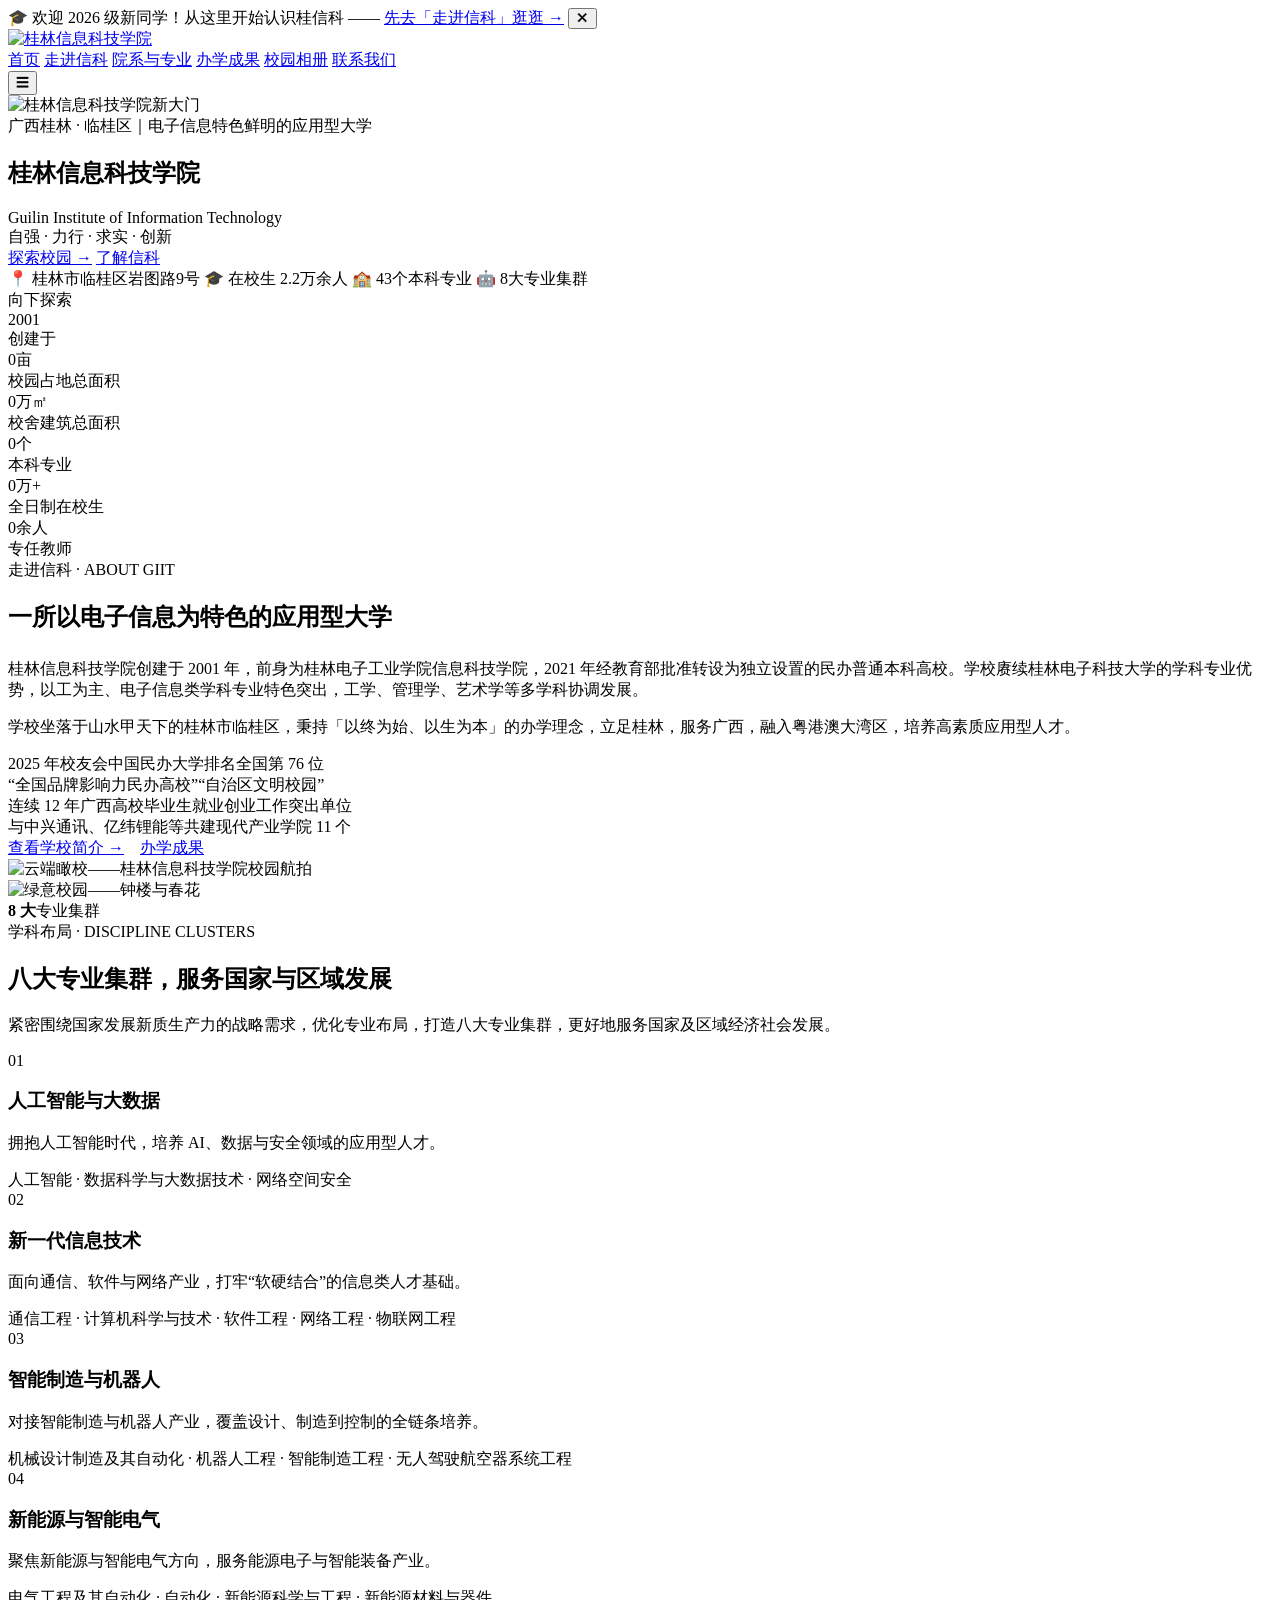
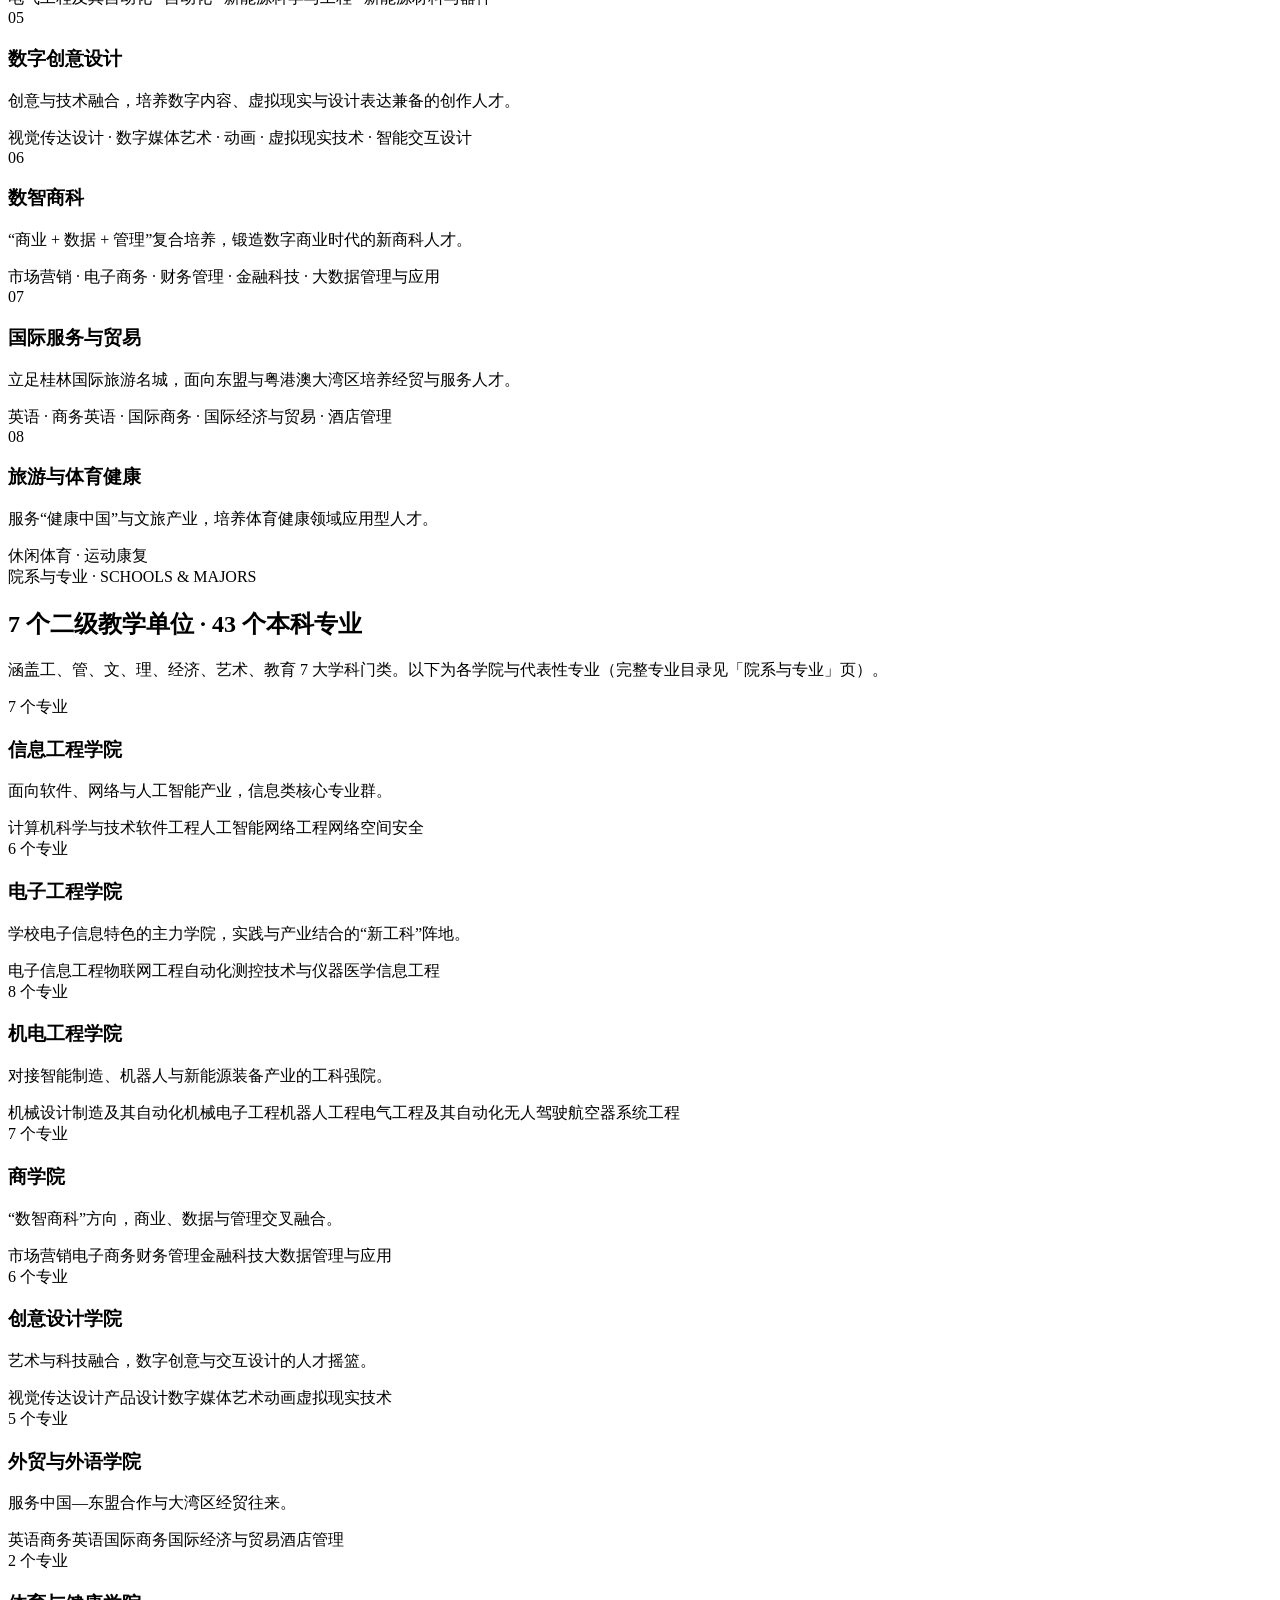
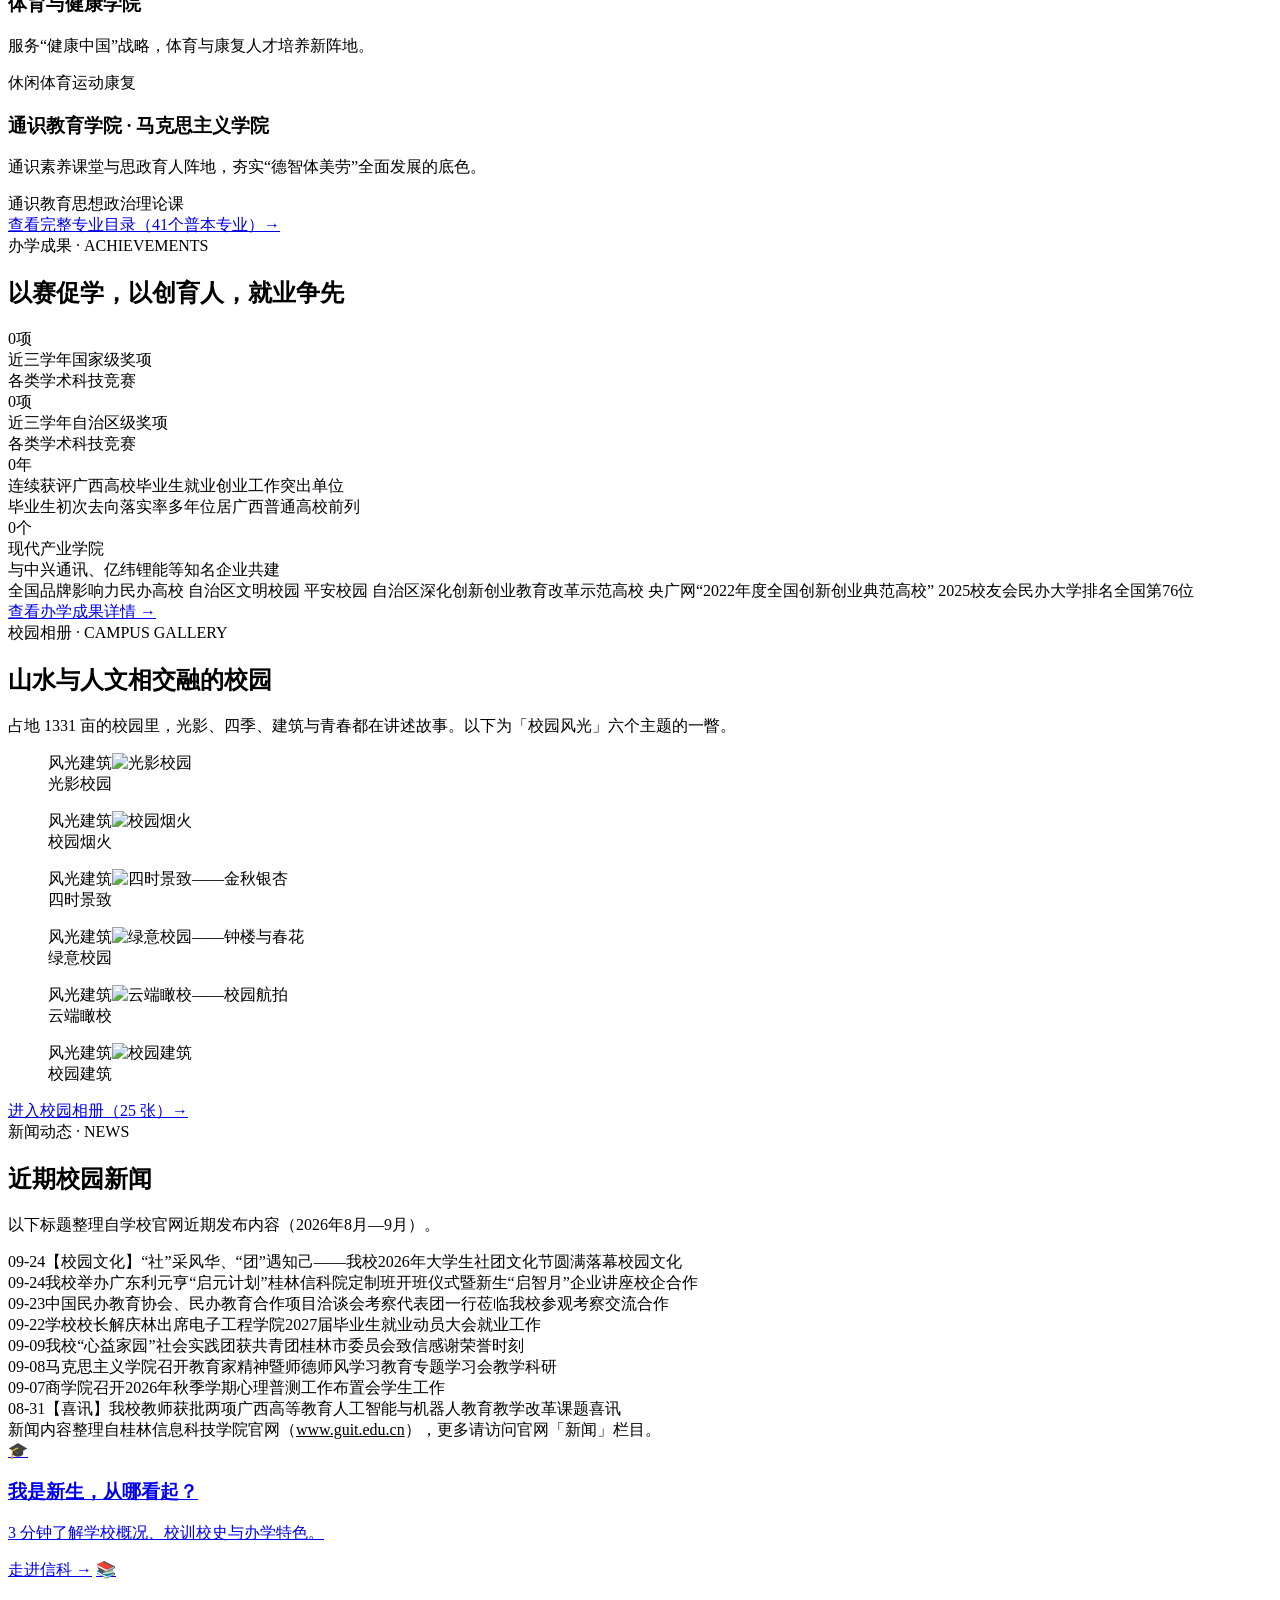
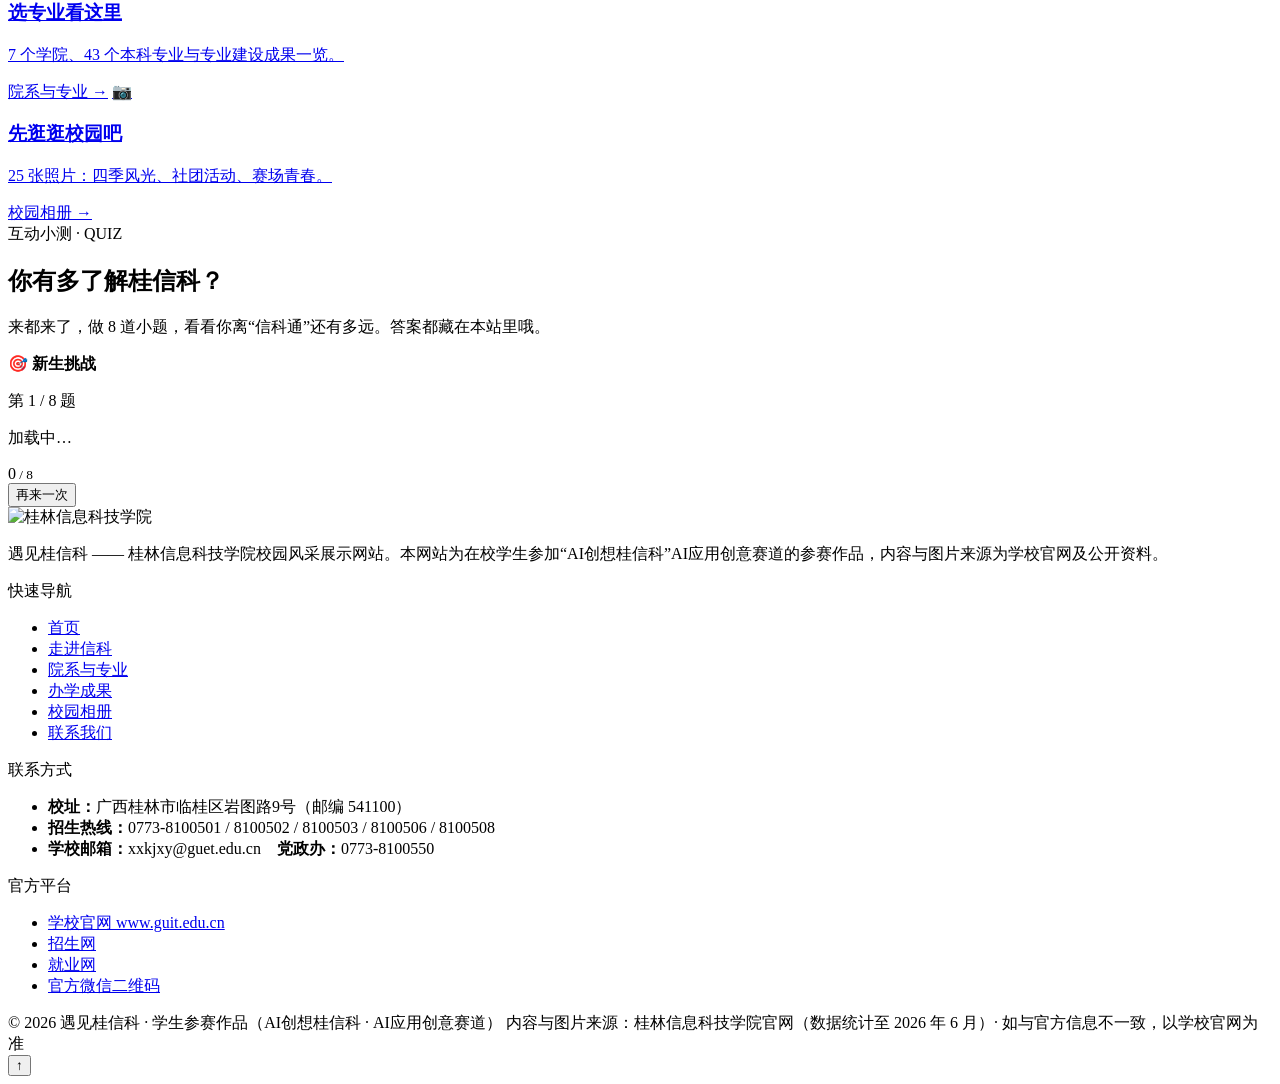
==== index.html @ e8f22104 "Add files via upload" ====
<!DOCTYPE html>
<html lang="zh-CN">
<head>
<meta charset="UTF-8">
<meta name="viewport" content="width=device-width, initial-scale=1.0">
<title>遇见桂信科 | 桂林信息科技学院校园风采展示网站</title>
<meta name="description" content="遇见桂信科——桂林信息科技学院（GIIT）校园风采展示网站：学校简介、院系专业、办学成果、校园相册与联系方式。校训：自强 力行 求实 创新。">
<link rel="icon" href="assets/img/favicon.png">
<link rel="stylesheet" href="assets/css/style.css">
</head>
<body>

<!-- 顶部公告 -->
<div class="topbar" id="topbar">
  <div class="container">
    <span>🎓 欢迎 2026 级新同学！从这里开始认识桂信科 —— <a href="about.html">先去「走进信科」逛逛 →</a></span>
    <button class="tb-close" title="关闭" aria-label="关闭">✕</button>
  </div>
</div>

<!-- 页头导航 -->
<header class="site-header">
  <div class="container nav">
    <a class="brand" href="index.html"><img src="assets/img/logo-red.png" alt="桂林信息科技学院"></a>
    <nav class="nav-menu">
      <a href="index.html" class="active">首页</a>
      <a href="about.html">走进信科</a>
      <a href="majors.html">院系与专业</a>
      <a href="honors.html">办学成果</a>
      <a href="campus.html">校园相册</a>
      <a href="contact.html">联系我们</a>
    </nav>
    <button class="nav-burger" aria-label="菜单">☰</button>
  </div>
</header>

<!-- 主视觉 -->
<section class="hero">
  <img class="hero-bg" src="assets/img/hero-gate-1440.jpg"
       srcset="assets/img/hero-gate-1440.jpg 1440w, assets/img/hero-gate-2560.jpg 2560w"
       sizes="100vw" alt="桂林信息科技学院新大门">
  <div class="container">
    <span class="hero-kicker"><span class="dot"></span>广西桂林 · 临桂区｜电子信息特色鲜明的应用型大学</span>
    <h1>桂林信息科技学院</h1>
    <div class="hero-en">Guilin Institute of Information Technology</div>
    <div class="hero-motto">自强 · 力行 · 求实 · 创新</div>
    <div class="hero-actions">
      <a class="btn btn-red" href="campus.html">探索校园 →</a>
      <a class="btn btn-ghost" href="about.html">了解信科</a>
    </div>
    <div class="hero-chips">
      <span class="chip">📍 桂林市临桂区岩图路9号</span>
      <span class="chip">🎓 在校生 2.2万余人</span>
      <span class="chip">🏫 43个本科专业</span>
      <span class="chip">🤖 8大专业集群</span>
    </div>
  </div>
  <div class="hero-scroll">向下探索</div>
</section>

<!-- 数据速览 -->
<section class="stats">
  <div class="container">
    <div class="stats-grid">
      <div class="stat reveal"><div class="num"><span class="counter" data-count="2001">2001</span></div><div class="lbl">创建于</div></div>
      <div class="stat reveal" data-delay="80"><div class="num"><span class="counter" data-count="1331">0</span><span class="unit">亩</span></div><div class="lbl">校园占地总面积</div></div>
      <div class="stat reveal" data-delay="160"><div class="num"><span class="counter" data-count="58.72" data-dec="2">0</span><span class="unit">万㎡</span></div><div class="lbl">校舍建筑总面积</div></div>
      <div class="stat reveal" data-delay="240"><div class="num"><span class="counter" data-count="43">0</span><span class="unit">个</span></div><div class="lbl">本科专业</div></div>
      <div class="stat reveal" data-delay="320"><div class="num"><span class="counter" data-count="2.2" data-dec="1">0</span><span class="unit">万+</span></div><div class="lbl">全日制在校生</div></div>
      <div class="stat reveal" data-delay="400"><div class="num"><span class="counter" data-count="1330">0</span><span class="unit">余人</span></div><div class="lbl">专任教师</div></div>
    </div>
  </div>
</section>

<!-- 走进信科（预览） -->
<section class="section">
  <div class="container about-split">
    <div class="about-text">
      <div class="sec-head" style="margin-bottom:26px">
        <span class="eyebrow">走进信科 · ABOUT GIIT</span>
        <h2 class="sec-title">一所以电子信息为特色的应用型大学</h2>
      </div>
      <p>桂林信息科技学院创建于 2001 年，前身为桂林电子工业学院信息科技学院，2021 年经教育部批准转设为独立设置的民办普通本科高校。学校赓续桂林电子科技大学的学科专业优势，<span class="hl">以工为主、电子信息类学科专业特色突出</span>，工学、管理学、艺术学等多学科协调发展。</p>
      <p>学校坐落于山水甲天下的桂林市临桂区，秉持「<span class="hl">以终为始、以生为本</span>」的办学理念，立足桂林，服务广西，融入粤港澳大湾区，培养高素质应用型人才。</p>
      <div class="about-points">
        <div class="pt">2025 年校友会中国民办大学排名全国第 76 位</div>
        <div class="pt">“全国品牌影响力民办高校”“自治区文明校园”</div>
        <div class="pt">连续 12 年广西高校毕业生就业创业工作突出单位</div>
        <div class="pt">与中兴通讯、亿纬锂能等共建现代产业学院 11 个</div>
      </div>
      <a class="btn btn-red" href="about.html">查看学校简介 →</a>
      <a class="btn btn-line" href="honors.html" style="margin-left:12px">办学成果</a>
    </div>
    <div class="about-imgs reveal">
      <div class="im-main"><img src="assets/img/gallery/fg-5.jpg" alt="云端瞰校——桂林信息科技学院校园航拍" loading="lazy"></div>
      <div class="im-sub"><img src="assets/img/gallery/fg-4.jpg" alt="绿意校园——钟楼与春花" loading="lazy"></div>
      <div class="badge"><b>8 大</b><span>专业集群</span></div>
    </div>
  </div>
</section>

<!-- 八大专业集群 -->
<section class="section white">
  <div class="container">
    <div class="sec-head center">
      <span class="eyebrow">学科布局 · DISCIPLINE CLUSTERS</span>
      <h2 class="sec-title">八大专业集群，服务国家与区域发展</h2>
      <p class="sec-sub">紧密围绕国家发展新质生产力的战略需求，优化专业布局，打造八大专业集群，更好地服务国家及区域经济社会发展。</p>
    </div>
    <div class="grid-2x4">
      <div class="card reveal"><div class="no">01</div><h3>人工智能与大数据</h3><p>拥抱人工智能时代，培养 AI、数据与安全领域的应用型人才。</p><div class="tagline">人工智能 · 数据科学与大数据技术 · 网络空间安全</div></div>
      <div class="card reveal" data-delay="60"><div class="no">02</div><h3>新一代信息技术</h3><p>面向通信、软件与网络产业，打牢“软硬结合”的信息类人才基础。</p><div class="tagline">通信工程 · 计算机科学与技术 · 软件工程 · 网络工程 · 物联网工程</div></div>
      <div class="card reveal" data-delay="120"><div class="no">03</div><h3>智能制造与机器人</h3><p>对接智能制造与机器人产业，覆盖设计、制造到控制的全链条培养。</p><div class="tagline">机械设计制造及其自动化 · 机器人工程 · 智能制造工程 · 无人驾驶航空器系统工程</div></div>
      <div class="card reveal" data-delay="180"><div class="no">04</div><h3>新能源与智能电气</h3><p>聚焦新能源与智能电气方向，服务能源电子与智能装备产业。</p><div class="tagline">电气工程及其自动化 · 自动化 · 新能源科学与工程 · 新能源材料与器件</div></div>
      <div class="card reveal"><div class="no">05</div><h3>数字创意设计</h3><p>创意与技术融合，培养数字内容、虚拟现实与设计表达兼备的创作人才。</p><div class="tagline">视觉传达设计 · 数字媒体艺术 · 动画 · 虚拟现实技术 · 智能交互设计</div></div>
      <div class="card reveal" data-delay="60"><div class="no">06</div><h3>数智商科</h3><p>“商业 + 数据 + 管理”复合培养，锻造数字商业时代的新商科人才。</p><div class="tagline">市场营销 · 电子商务 · 财务管理 · 金融科技 · 大数据管理与应用</div></div>
      <div class="card reveal" data-delay="120"><div class="no">07</div><h3>国际服务与贸易</h3><p>立足桂林国际旅游名城，面向东盟与粤港澳大湾区培养经贸与服务人才。</p><div class="tagline">英语 · 商务英语 · 国际商务 · 国际经济与贸易 · 酒店管理</div></div>
      <div class="card reveal" data-delay="180"><div class="no">08</div><h3>旅游与体育健康</h3><p>服务“健康中国”与文旅产业，培养体育健康领域应用型人才。</p><div class="tagline">休闲体育 · 运动康复</div></div>
    </div>
  </div>
</section>

<!-- 院系与专业（预览） -->
<section class="section">
  <div class="container">
    <div class="sec-head">
      <span class="eyebrow">院系与专业 · SCHOOLS &amp; MAJORS</span>
      <h2 class="sec-title">7 个二级教学单位 · 43 个本科专业</h2>
      <p class="sec-sub">涵盖工、管、文、理、经济、艺术、教育 7 大学科门类。以下为各学院与代表性专业（完整专业目录见「院系与专业」页）。</p>
    </div>
    <div class="grid-2x4">
      <div class="card college-card reveal"><span class="count">7 个专业</span><h3>信息工程学院</h3><p>面向软件、网络与人工智能产业，信息类核心专业群。</p><div class="majors"><span class="hot">计算机科学与技术</span><span>软件工程</span><span>人工智能</span><span>网络工程</span><span>网络空间安全</span></div></div>
      <div class="card college-card reveal" data-delay="60"><span class="count">6 个专业</span><h3>电子工程学院</h3><p>学校电子信息特色的主力学院，实践与产业结合的“新工科”阵地。</p><div class="majors"><span class="hot">电子信息工程</span><span>物联网工程</span><span>自动化</span><span>测控技术与仪器</span><span>医学信息工程</span></div></div>
      <div class="card college-card reveal" data-delay="120"><span class="count">8 个专业</span><h3>机电工程学院</h3><p>对接智能制造、机器人与新能源装备产业的工科强院。</p><div class="majors"><span class="hot">机械设计制造及其自动化</span><span>机械电子工程</span><span>机器人工程</span><span>电气工程及其自动化</span><span>无人驾驶航空器系统工程</span></div></div>
      <div class="card college-card reveal" data-delay="180"><span class="count">7 个专业</span><h3>商学院</h3><p>“数智商科”方向，商业、数据与管理交叉融合。</p><div class="majors"><span class="hot">市场营销</span><span>电子商务</span><span>财务管理</span><span>金融科技</span><span>大数据管理与应用</span></div></div>
      <div class="card college-card reveal"><span class="count">6 个专业</span><h3>创意设计学院</h3><p>艺术与科技融合，数字创意与交互设计的人才摇篮。</p><div class="majors"><span>视觉传达设计</span><span>产品设计</span><span>数字媒体艺术</span><span>动画</span><span>虚拟现实技术</span></div></div>
      <div class="card college-card reveal" data-delay="60"><span class="count">5 个专业</span><h3>外贸与外语学院</h3><p>服务中国—东盟合作与大湾区经贸往来。</p><div class="majors"><span>英语</span><span>商务英语</span><span>国际商务</span><span>国际经济与贸易</span><span>酒店管理</span></div></div>
      <div class="card college-card reveal" data-delay="120"><span class="count">2 个专业</span><h3>体育与健康学院</h3><p>服务“健康中国”战略，体育与康复人才培养新阵地。</p><div class="majors"><span>休闲体育</span><span>运动康复</span></div></div>
      <div class="card college-card reveal" data-delay="180"><h3>通识教育学院 · 马克思主义学院</h3><p>通识素养课堂与思政育人阵地，夯实“德智体美劳”全面发展的底色。</p><div class="majors"><span>通识教育</span><span>思想政治理论课</span></div></div>
    </div>
    <div class="sec-more">
      <a class="btn btn-red" href="majors.html">查看完整专业目录（41个普本专业）→</a>
    </div>
  </div>
</section>

<!-- 办学成果（预览） -->
<section class="section white">
  <div class="container">
    <div class="sec-head">
      <span class="eyebrow">办学成果 · ACHIEVEMENTS</span>
      <h2 class="sec-title">以赛促学，以创育人，就业争先</h2>
    </div>
    <div class="result-cards">
      <div class="result-card reveal"><div class="num"><span class="counter" data-count="428">0</span><span class="unit">项</span></div><div class="lb">近三学年国家级奖项</div><div class="ps">各类学术科技竞赛</div></div>
      <div class="result-card reveal" data-delay="80"><div class="num"><span class="counter" data-count="2010">0</span><span class="unit">项</span></div><div class="lb">近三学年自治区级奖项</div><div class="ps">各类学术科技竞赛</div></div>
      <div class="result-card reveal" data-delay="160"><div class="num"><span class="counter" data-count="12">0</span><span class="unit">年</span></div><div class="lb">连续获评广西高校毕业生就业创业工作突出单位</div><div class="ps">毕业生初次去向落实率多年位居广西普通高校前列</div></div>
      <div class="result-card reveal" data-delay="240"><div class="num"><span class="counter" data-count="11">0</span><span class="unit">个</span></div><div class="lb">现代产业学院</div><div class="ps">与中兴通讯、亿纬锂能等知名企业共建</div></div>
    </div>
    <div class="honor-chips reveal">
      <span>全国品牌影响力民办高校</span>
      <span>自治区文明校园</span>
      <span>平安校园</span>
      <span>自治区深化创新创业教育改革示范高校</span>
      <span>央广网“2022年度全国创新创业典范高校”</span>
      <span>2025校友会民办大学排名全国第76位</span>
    </div>
    <div class="sec-more"><a class="btn btn-line" href="honors.html">查看办学成果详情 →</a></div>
  </div>
</section>

<!-- 校园相册（预览） -->
<section class="section">
  <div class="container">
    <div class="sec-head">
      <span class="eyebrow">校园相册 · CAMPUS GALLERY</span>
      <h2 class="sec-title">山水与人文相交融的校园</h2>
      <p class="sec-sub">占地 1331 亩的校园里，光影、四季、建筑与青春都在讲述故事。以下为「校园风光」六个主题的一瞥。</p>
    </div>
    <div class="g-grid">
      <figure class="g-item reveal"><span class="g-cat">风光建筑</span><img src="assets/img/gallery/fg-1.jpg" alt="光影校园" loading="lazy"><figcaption class="g-cap">光影校园</figcaption></figure>
      <figure class="g-item reveal" data-delay="60"><span class="g-cat">风光建筑</span><img src="assets/img/gallery/fg-2.jpg" alt="校园烟火" loading="lazy"><figcaption class="g-cap">校园烟火</figcaption></figure>
      <figure class="g-item reveal" data-delay="120"><span class="g-cat">风光建筑</span><img src="assets/img/gallery/fg-3.jpg" alt="四时景致——金秋银杏" loading="lazy"><figcaption class="g-cap">四时景致</figcaption></figure>
      <figure class="g-item reveal" data-delay="180"><span class="g-cat">风光建筑</span><img src="assets/img/gallery/fg-4.jpg" alt="绿意校园——钟楼与春花" loading="lazy"><figcaption class="g-cap">绿意校园</figcaption></figure>
      <figure class="g-item reveal" data-delay="240"><span class="g-cat">风光建筑</span><img src="assets/img/gallery/fg-5.jpg" alt="云端瞰校——校园航拍" loading="lazy"><figcaption class="g-cap">云端瞰校</figcaption></figure>
      <figure class="g-item reveal" data-delay="300"><span class="g-cat">风光建筑</span><img src="assets/img/gallery/fg-6.jpg" alt="校园建筑" loading="lazy"><figcaption class="g-cap">校园建筑</figcaption></figure>
    </div>
    <div class="sec-more"><a class="btn btn-red" href="campus.html">进入校园相册（25 张）→</a></div>
  </div>
</section>

<!-- 新闻动态 -->
<section class="section white">
  <div class="container">
    <div class="sec-head">
      <span class="eyebrow">新闻动态 · NEWS</span>
      <h2 class="sec-title">近期校园新闻</h2>
      <p class="sec-sub">以下标题整理自学校官网近期发布内容（2026年8月—9月）。</p>
    </div>
    <div class="news-wrap">
      <div class="news-item reveal"><span class="n-date">09-24</span><span class="n-main"><span class="n-title">【校园文化】“社”采风华、“团”遇知己——我校2026年大学生社团文化节圆满落幕<span class="n-tag">校园文化</span></span></span></div>
      <div class="news-item reveal" data-delay="60"><span class="n-date">09-24</span><span class="n-main"><span class="n-title">我校举办广东利元亨“启元计划”桂林信科院定制班开班仪式暨新生“启智月”企业讲座<span class="n-tag">校企合作</span></span></span></div>
      <div class="news-item reveal"><span class="n-date">09-23</span><span class="n-main"><span class="n-title">中国民办教育协会、民办教育合作项目洽谈会考察代表团一行莅临我校参观考察<span class="n-tag">交流合作</span></span></span></div>
      <div class="news-item reveal" data-delay="60"><span class="n-date">09-22</span><span class="n-main"><span class="n-title">学校校长解庆林出席电子工程学院2027届毕业生就业动员大会<span class="n-tag">就业工作</span></span></span></div>
      <div class="news-item reveal"><span class="n-date">09-09</span><span class="n-main"><span class="n-title">我校“心益家园”社会实践团获共青团桂林市委员会致信感谢<span class="n-tag">荣誉时刻</span></span></span></div>
      <div class="news-item reveal" data-delay="60"><span class="n-date">09-08</span><span class="n-main"><span class="n-title">马克思主义学院召开教育家精神暨师德师风学习教育专题学习会<span class="n-tag">教学科研</span></span></span></div>
      <div class="news-item reveal"><span class="n-date">09-07</span><span class="n-main"><span class="n-title">商学院召开2026年秋季学期心理普测工作布置会<span class="n-tag">学生工作</span></span></span></div>
      <div class="news-item reveal" data-delay="60"><span class="n-date">08-31</span><span class="n-main"><span class="n-title">【喜讯】我校教师获批两项广西高等教育人工智能与机器人教育教学改革课题<span class="n-tag">喜讯</span></span></span></div>
    </div>
    <div class="news-note">新闻内容整理自桂林信息科技学院官网（<a href="https://www.guit.edu.cn/" target="_blank" rel="noopener" style="color:var(--red)">www.guit.edu.cn</a>），更多请访问官网「新闻」栏目。</div>
  </div>
</section>

<!-- 快捷入口 -->
<section class="section tight">
  <div class="container">
    <div class="quick-cards">
      <a class="quick-card reveal" href="about.html"><span class="qc-ico">🎓</span><h3>我是新生，从哪看起？</h3><p>3 分钟了解学校概况、校训校史与办学特色。</p><span class="go">走进信科 →</span></a>
      <a class="quick-card reveal" data-delay="80" href="majors.html"><span class="qc-ico">📚</span><h3>选专业看这里</h3><p>7 个学院、43 个本科专业与专业建设成果一览。</p><span class="go">院系与专业 →</span></a>
      <a class="quick-card reveal" data-delay="160" href="campus.html"><span class="qc-ico">📷</span><h3>先逛逛校园吧</h3><p>25 张照片：四季风光、社团活动、赛场青春。</p><span class="go">校园相册 →</span></a>
    </div>
  </div>
</section>

<!-- 新生小测试 -->
<section class="section">
  <div class="container">
    <div class="sec-head">
      <span class="eyebrow">互动小测 · QUIZ</span>
      <h2 class="sec-title">你有多了解桂信科？</h2>
      <p class="sec-sub">来都来了，做 8 道小题，看看你离“信科通”还有多远。答案都藏在本站里哦。</p>
    </div>
    <div class="quiz reveal" id="quiz">
      <div class="quiz-body">
        <div class="quiz-head">
          <h3 style="color:var(--ink);font-size:16px">🎯 新生挑战</h3>
          <span class="quiz-progress">第 1 / 8 题</span>
        </div>
        <p class="q-text">加载中…</p>
        <div class="q-opts"></div>
        <p class="q-feedback"></p>
        <div class="quiz-bar"><i></i></div>
      </div>
      <div class="quiz-result">
        <div class="score">0<small> / 8</small></div>
        <div class="msg"></div>
        <div class="sub"></div>
        <button type="button" class="btn btn-red quiz-again">再来一次</button>
      </div>
    </div>
  </div>
</section>

<!-- 页脚 -->
<footer class="footer">
  <div class="container">
    <div class="f-grid">
      <div class="f-brand">
        <img src="assets/img/logo-white.png" alt="桂林信息科技学院">
        <p>遇见桂信科 —— 桂林信息科技学院校园风采展示网站。本网站为在校学生参加“AI创想桂信科”AI应用创意赛道的参赛作品，内容与图片来源为学校官网及公开资料。</p>
      </div>
      <div>
        <div class="f-title">快速导航</div>
        <ul class="f-links">
          <li><a href="index.html">首页</a></li>
          <li><a href="about.html">走进信科</a></li>
          <li><a href="majors.html">院系与专业</a></li>
          <li><a href="honors.html">办学成果</a></li>
          <li><a href="campus.html">校园相册</a></li>
          <li><a href="contact.html">联系我们</a></li>
        </ul>
      </div>
      <div>
        <div class="f-title">联系方式</div>
        <ul class="f-contact">
          <li><b>校址：</b>广西桂林市临桂区岩图路9号（邮编 541100）</li>
          <li><b>招生热线：</b>0773-8100501 / 8100502 / 8100503 / 8100506 / 8100508</li>
          <li><b>学校邮箱：</b>xxkjxy@guet.edu.cn　<b>党政办：</b>0773-8100550</li>
        </ul>
      </div>
      <div>
        <div class="f-title">官方平台</div>
        <ul class="f-links">
          <li><a href="https://www.guit.edu.cn/" target="_blank" rel="noopener">学校官网 www.guit.edu.cn</a></li>
          <li><a href="https://www.guit.edu.cn/zs/" target="_blank" rel="noopener">招生网</a></li>
          <li><a href="https://www.guit.edu.cn/xjy/" target="_blank" rel="noopener">就业网</a></li>
          <li><a href="contact.html">官方微信二维码</a></li>
        </ul>
      </div>
    </div>
    <div class="f-bottom">
      <span>© <span class="js-year">2026</span> 遇见桂信科 · 学生参赛作品（AI创想桂信科 · AI应用创意赛道）</span>
      <span>内容与图片来源：桂林信息科技学院官网（数据统计至 2026 年 6 月）· 如与官方信息不一致，以学校官网为准</span>
    </div>
  </div>
</footer>

<button class="backtop" aria-label="返回顶部">↑</button>
<script src="assets/js/main.js"></script>
</body>
</html>
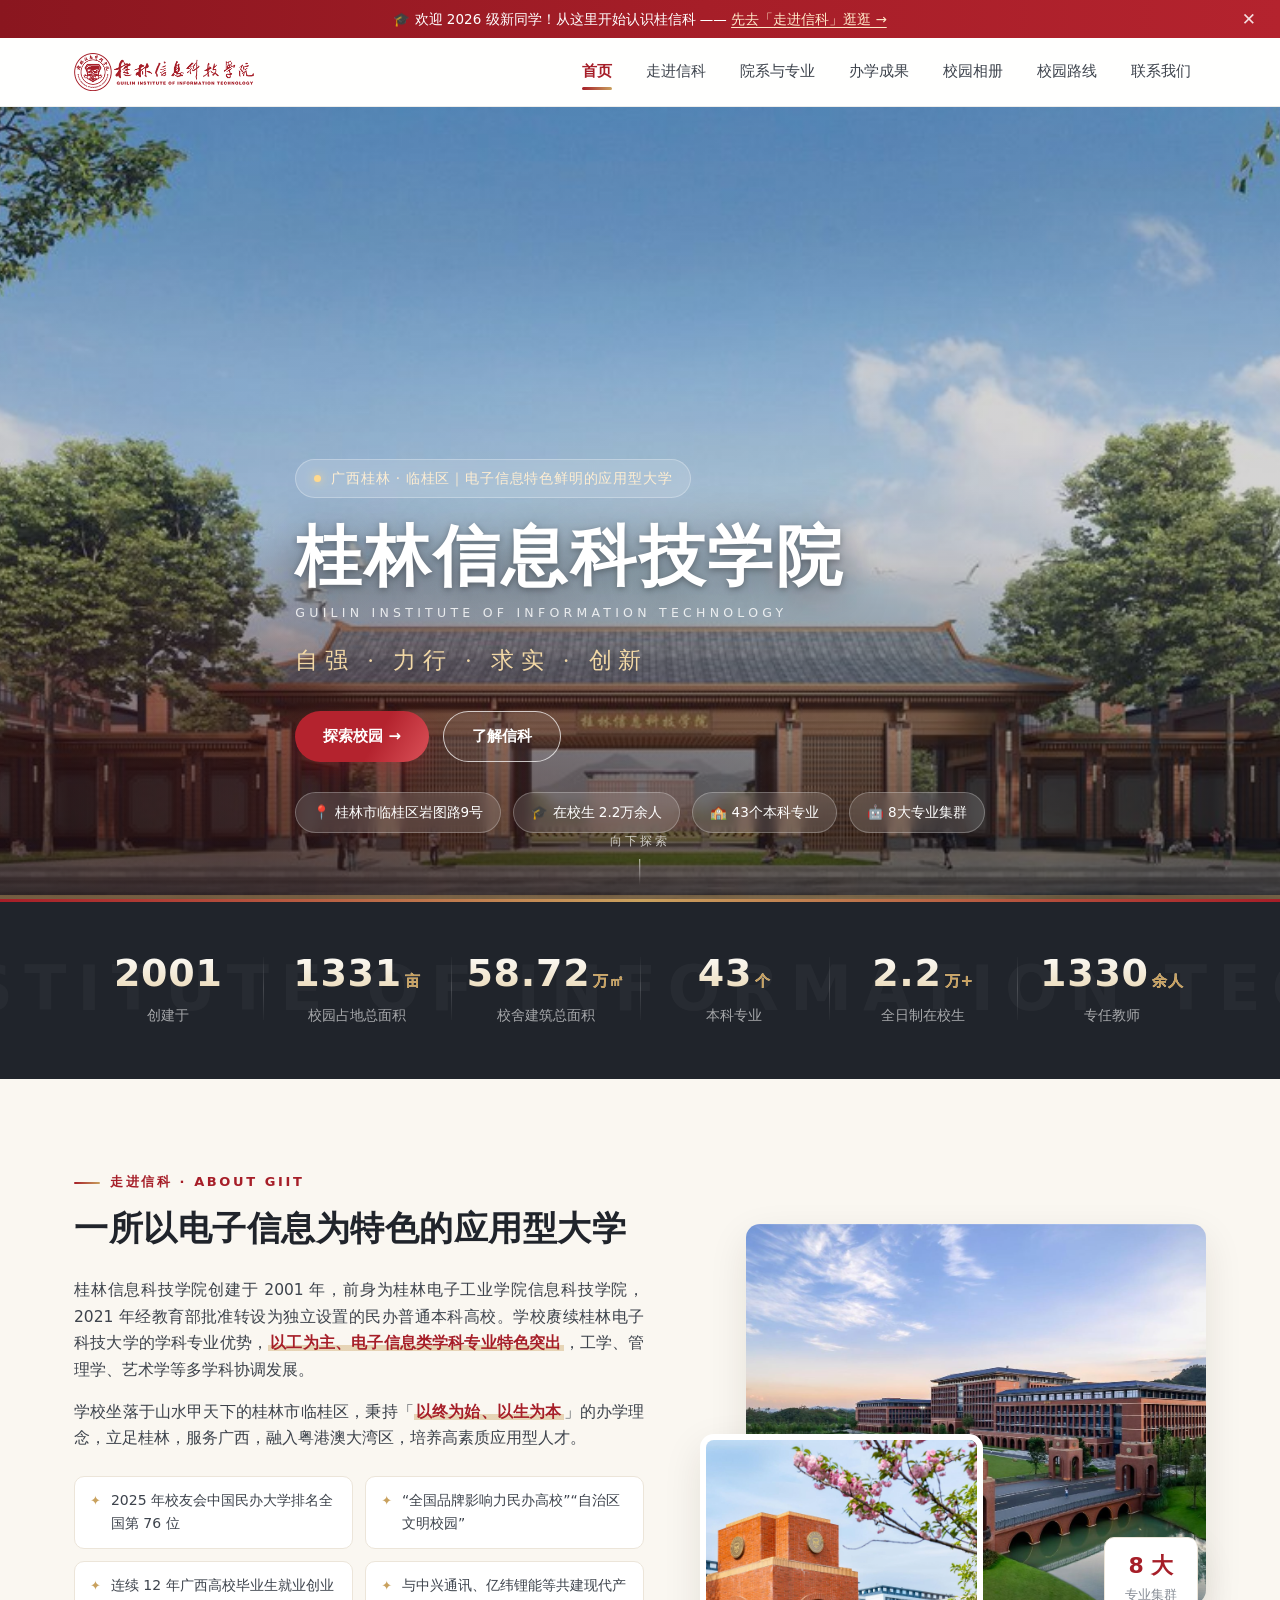
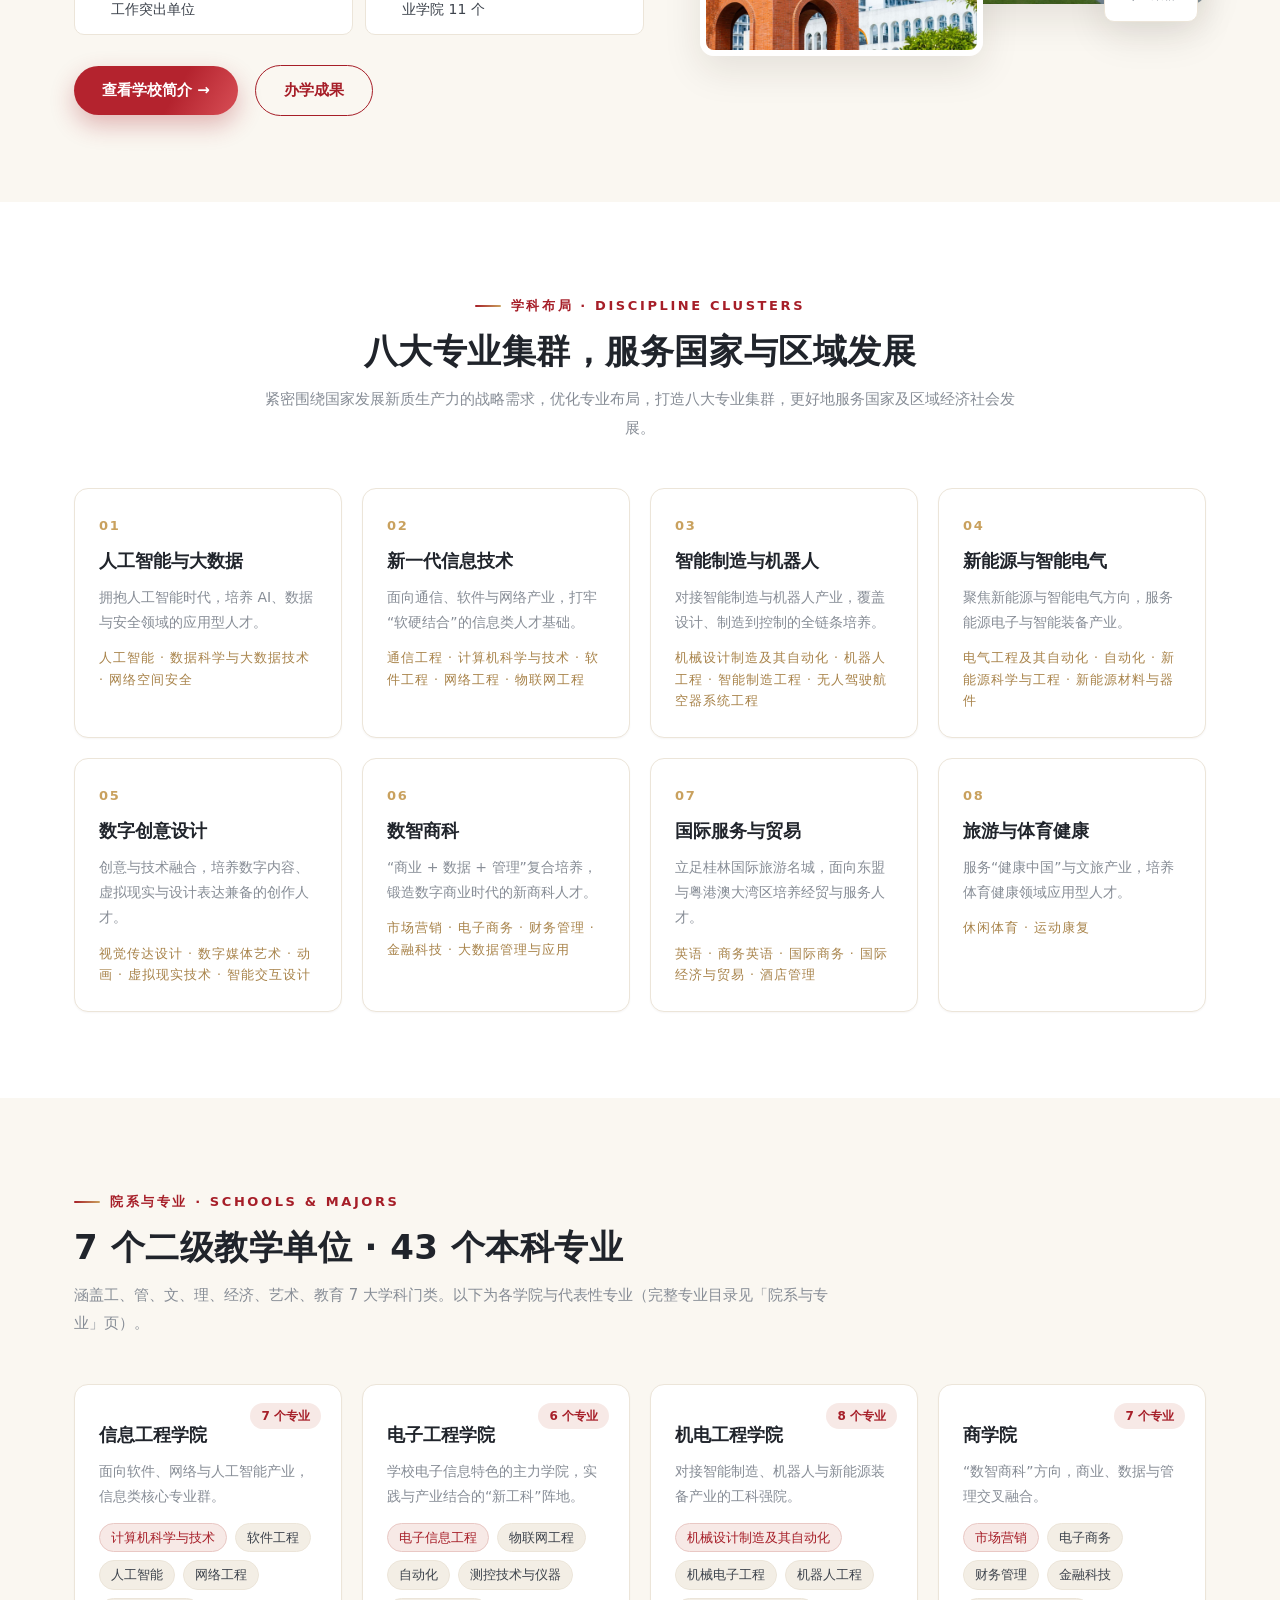
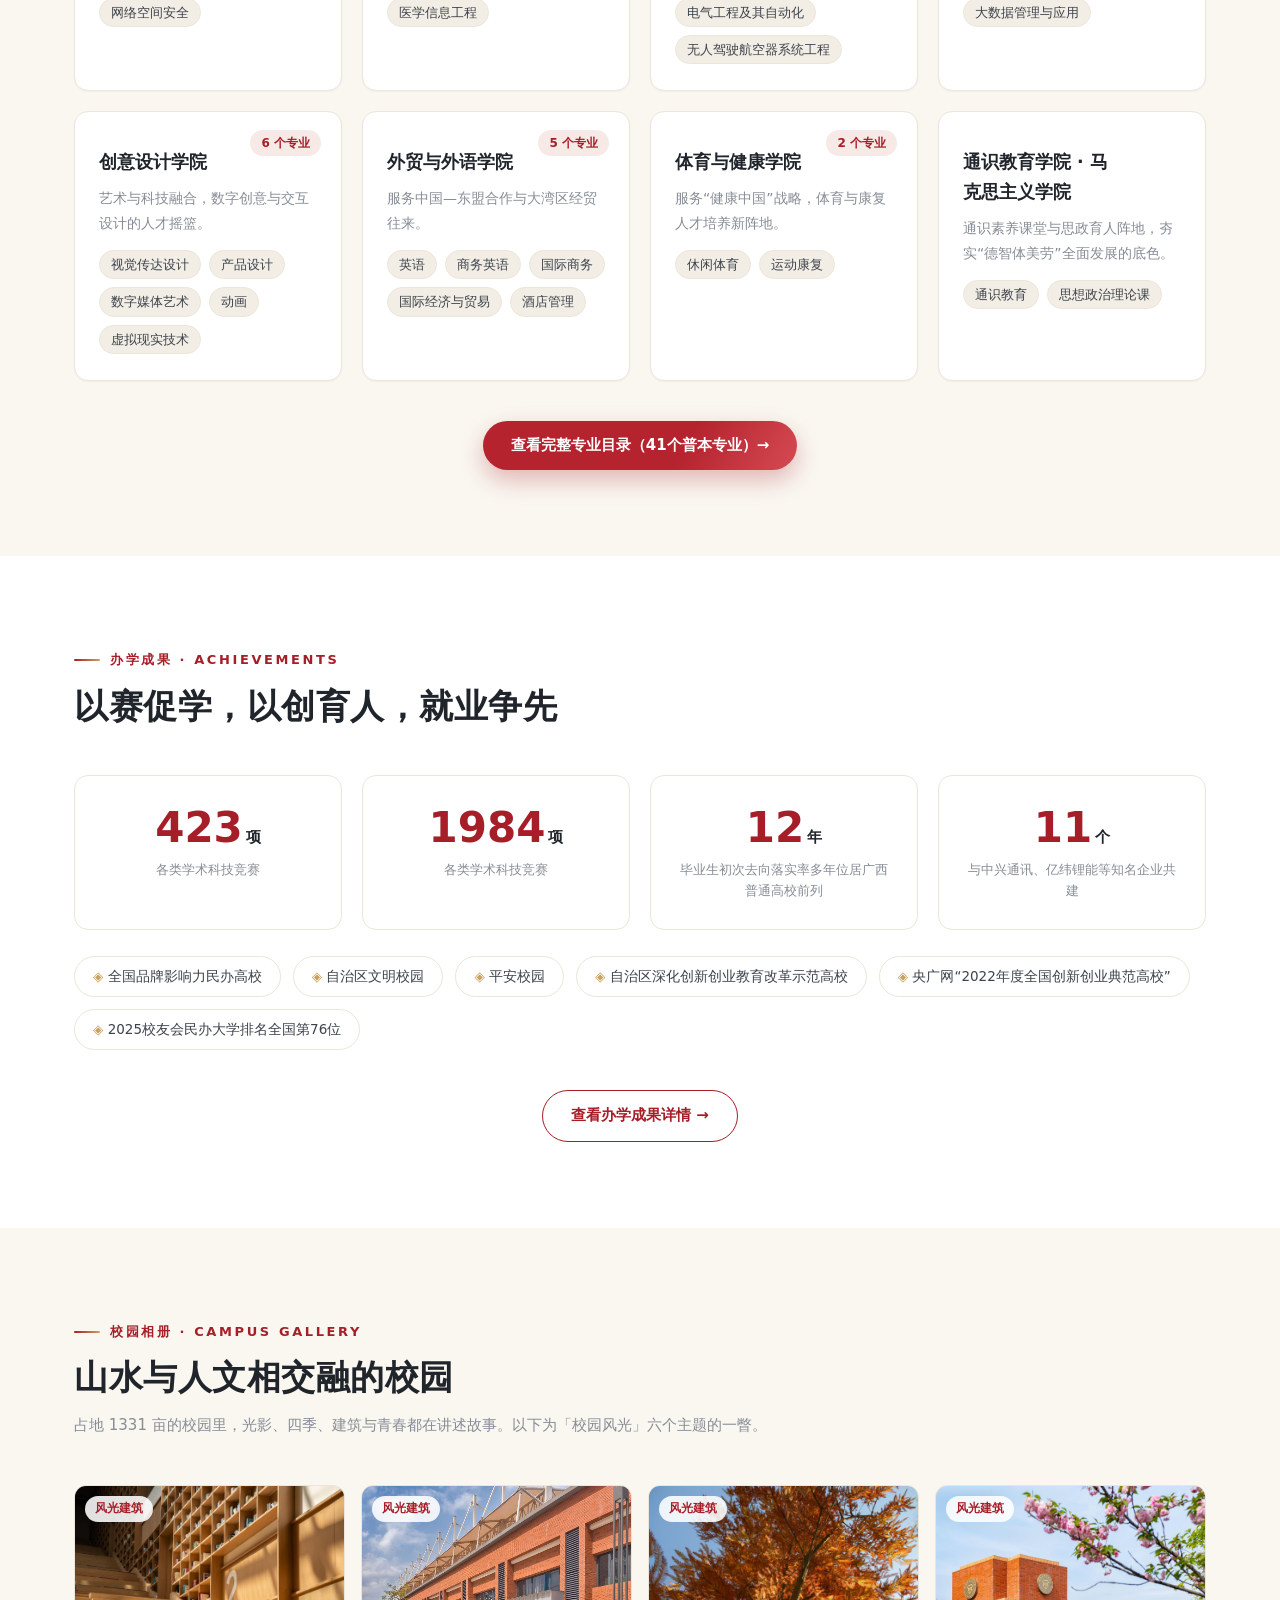
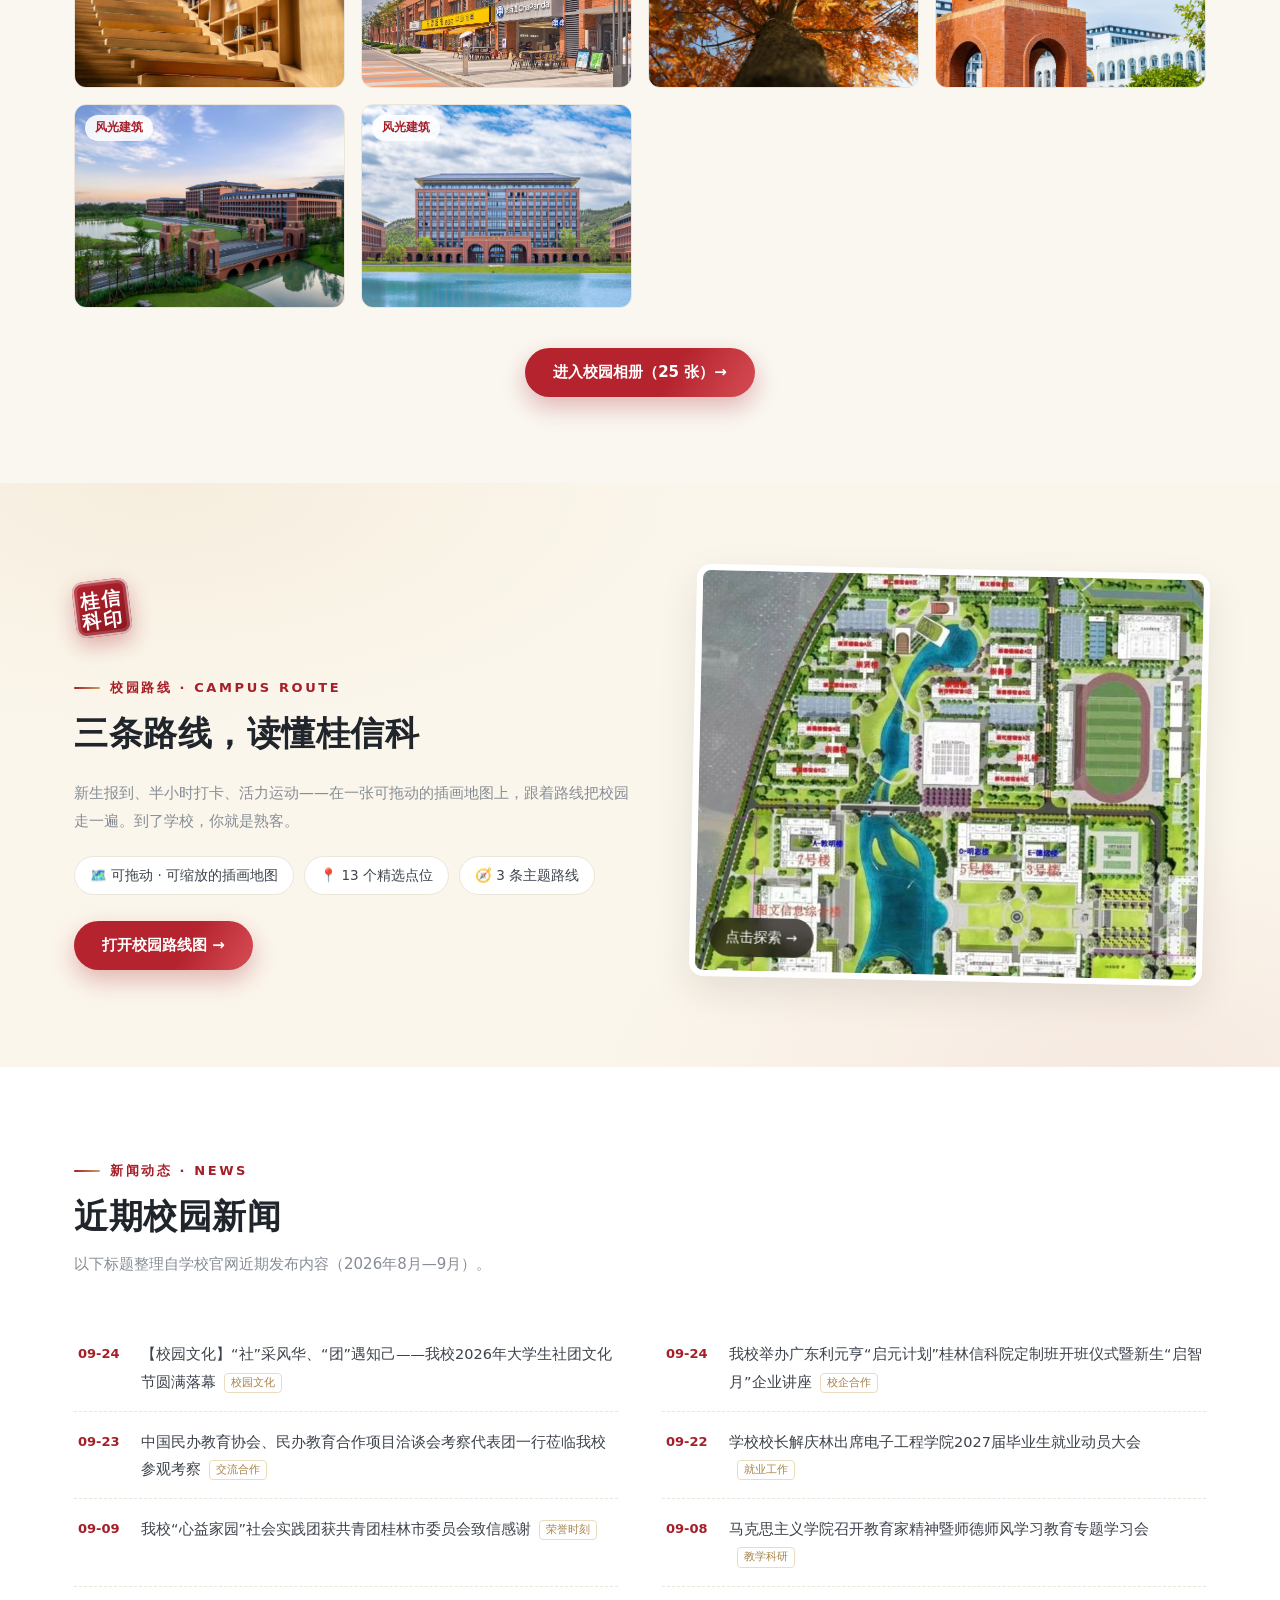
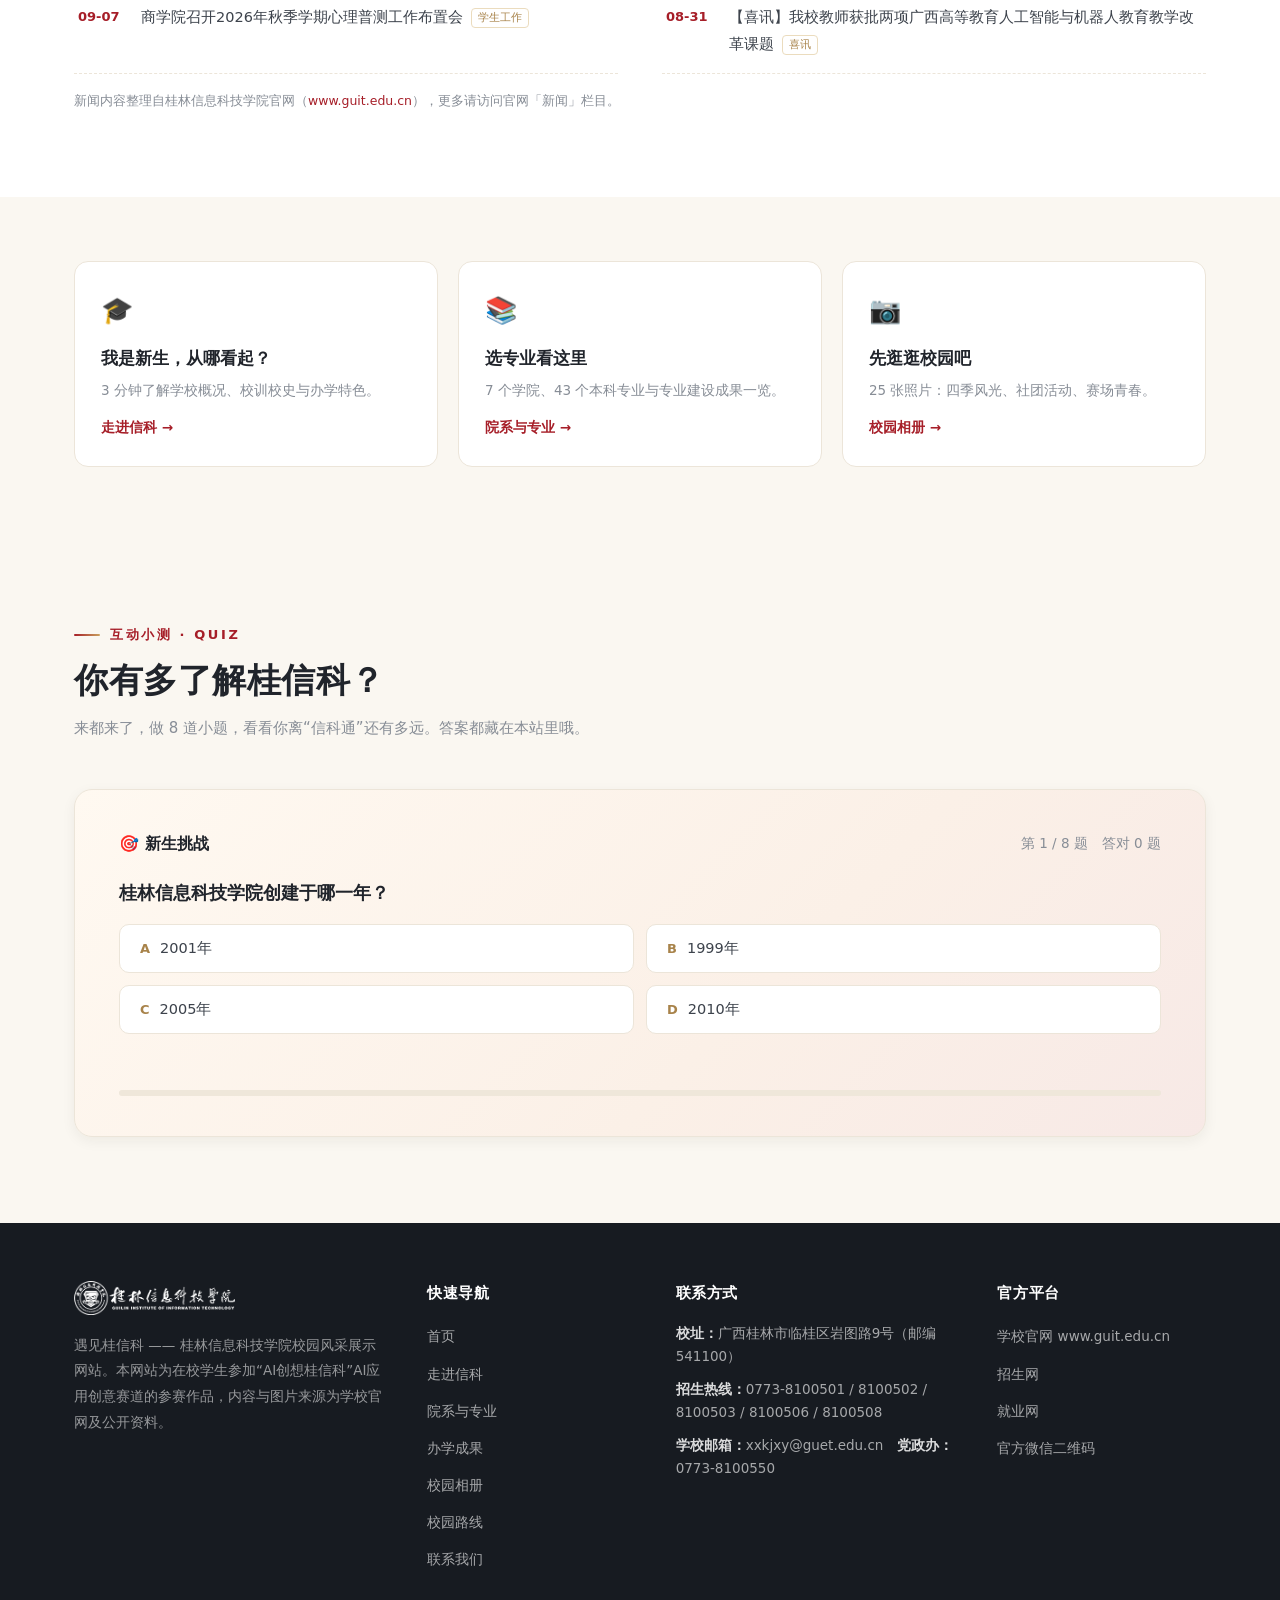
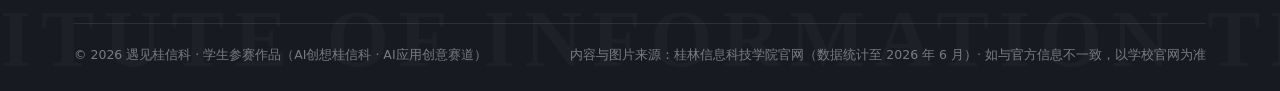
==== commit 444741b6: "质感升级 + 新增互动校园路线图（13站点/3路线/可拖动地图）；文档同步更新" ====
--- a/index.html
+++ b/index.html
@@ -7,6 +7,7 @@
 <meta name="description" content="遇见桂信科——桂林信息科技学院（GIIT）校园风采展示网站：学校简介、院系专业、办学成果、校园相册与联系方式。校训：自强 力行 求实 创新。">
 <link rel="icon" href="assets/img/favicon.png">
 <link rel="stylesheet" href="assets/css/style.css">
+<link rel="stylesheet" href="assets/css/polish.css">
 </head>
 <body>
 
@@ -28,6 +29,7 @@
       <a href="majors.html">院系与专业</a>
       <a href="honors.html">办学成果</a>
       <a href="campus.html">校园相册</a>
+      <a href="route.html">校园路线</a>
       <a href="contact.html">联系我们</a>
     </nav>
     <button class="nav-burger" aria-label="菜单">☰</button>
@@ -186,6 +188,30 @@
       <figure class="g-item reveal" data-delay="300"><span class="g-cat">风光建筑</span><img src="assets/img/gallery/fg-6.jpg" alt="校园建筑" loading="lazy"><figcaption class="g-cap">校园建筑</figcaption></figure>
     </div>
     <div class="sec-more"><a class="btn btn-red" href="campus.html">进入校园相册（25 张）→</a></div>
+  </div>
+</section>
+
+<!-- 校园路线 -->
+<section class="section tint">
+  <div class="container route-promo">
+    <div>
+      <span class="seal">桂信科印</span>
+      <div class="sec-head" style="margin:20px 0 22px">
+        <span class="eyebrow">校园路线 · CAMPUS ROUTE</span>
+        <h2 class="sec-title">三条路线，读懂桂信科</h2>
+      </div>
+      <p class="sec-sub">新生报到、半小时打卡、活力运动——在一张可拖动的插画地图上，跟着路线把校园走一遍。到了学校，你就是熟客。</p>
+      <div class="rp-points">
+        <span>🗺️ 可拖动 · 可缩放的插画地图</span>
+        <span>📍 13 个精选点位</span>
+        <span>🧭 3 条主题路线</span>
+      </div>
+      <a class="btn btn-red" href="route.html">打开校园路线图 →</a>
+    </div>
+    <a class="route-promo-map" href="route.html">
+      <img src="assets/img/map/campus-map-thumb.jpg" alt="校园插画地图预览" loading="lazy">
+      <span class="rp-badge">点击探索 →</span>
+    </a>
   </div>
 </section>
 
@@ -267,6 +293,7 @@
           <li><a href="majors.html">院系与专业</a></li>
           <li><a href="honors.html">办学成果</a></li>
           <li><a href="campus.html">校园相册</a></li>
+          <li><a href="route.html">校园路线</a></li>
           <li><a href="contact.html">联系我们</a></li>
         </ul>
       </div>
@@ -297,5 +324,6 @@
 
 <button class="backtop" aria-label="返回顶部">↑</button>
 <script src="assets/js/main.js"></script>
+<script src="assets/js/route.js"></script>
 </body>
 </html>
--- a/assets/css/style.css
+++ b/assets/css/style.css
@@ -0,0 +1,575 @@
+/* ============================================================
+   遇见桂信科 · 桂林信息科技学院校园风采展示网站
+   样式系统 style.css
+   ============================================================ */
+
+:root{
+  --red:#A61E28;
+  --red-2:#8A161F;
+  --red-3:#C0392B;
+  --red-soft:#F7E9E6;
+  --gold:#C9A15E;
+  --gold-2:#A8834A;
+  --gold-soft:#EBDCBE;
+  --ink:#20242B;
+  --ink-2:#2B3038;
+  --text:#3D434C;
+  --muted:#878D96;
+  --paper:#FAF7F1;
+  --card:#FFFFFF;
+  --line:#ECE5D9;
+  --line-2:#F3EEE5;
+  --shadow-s:0 4px 14px rgba(40,28,16,.06);
+  --shadow-m:0 14px 38px rgba(40,28,16,.10);
+  --radius:14px;
+  --radius-s:10px;
+  --w:1180px;
+  --font-sans:"Microsoft YaHei","PingFang SC","Noto Sans SC","Source Han Sans SC",system-ui,-apple-system,"Segoe UI",Arial,sans-serif;
+  --font-serif:"Songti SC","Noto Serif SC","Source Han Serif SC","SimSun",serif;
+  --font-kai:"KaiTi","STKaiti","楷体","Kaiti SC",serif;
+}
+
+*{margin:0;padding:0;box-sizing:border-box}
+html{scroll-behavior:smooth}
+body{
+  font-family:var(--font-sans);
+  color:var(--text);
+  background:var(--paper);
+  line-height:1.7;
+  -webkit-font-smoothing:antialiased;
+}
+img{display:block;max-width:100%}
+a{color:inherit;text-decoration:none}
+ul{list-style:none}
+button{font-family:inherit;cursor:pointer}
+::selection{background:rgba(166,30,40,.85);color:#fff}
+
+.container{max-width:var(--w);margin:0 auto;padding:0 24px}
+
+/* ---------- 顶部公告条 ---------- */
+.topbar{
+  background:linear-gradient(90deg,var(--red-2),var(--red) 55%,#B4232E);
+  color:#fff;font-size:13.5px;position:relative;z-index:60;
+}
+.topbar .container{display:flex;align-items:center;justify-content:center;gap:10px;min-height:38px;padding-top:6px;padding-bottom:6px}
+.topbar a{color:#FFE9C9;text-decoration:underline;text-underline-offset:3px}
+.topbar a:hover{color:#fff}
+.tb-close{
+  position:absolute;right:18px;top:50%;transform:translateY(-50%);
+  background:none;border:0;color:rgba(255,255,255,.85);font-size:17px;line-height:1;
+  padding:4px 6px;border-radius:6px;
+}
+.tb-close:hover{background:rgba(255,255,255,.15);color:#fff}
+
+/* ---------- 页头导航 ---------- */
+.site-header{
+  position:sticky;top:0;z-index:50;
+  background:rgba(255,255,255,.93);
+  -webkit-backdrop-filter:blur(12px);backdrop-filter:blur(12px);
+  border-bottom:1px solid rgba(32,28,20,.08);
+  transition:box-shadow .25s;
+}
+.site-header.scrolled{box-shadow:0 6px 24px rgba(40,28,16,.08)}
+.nav{display:flex;align-items:center;justify-content:space-between;height:68px}
+.brand{display:flex;align-items:center;gap:12px}
+.brand img{height:38px;width:auto}
+.nav-menu{display:flex;gap:4px}
+.nav-menu a{
+  display:block;padding:9px 15px;border-radius:9px;
+  color:var(--text);font-size:15px;font-weight:500;
+  transition:color .2s,background .2s;position:relative;
+}
+.nav-menu a:hover{color:var(--red);background:var(--red-soft)}
+.nav-menu a.active{color:var(--red);font-weight:700}
+.nav-menu a.active::after{
+  content:"";position:absolute;left:15px;right:15px;bottom:4px;height:3px;
+  border-radius:3px;background:linear-gradient(90deg,var(--red),var(--gold));
+}
+.nav-burger{
+  display:none;background:none;border:1px solid var(--line);
+  width:42px;height:42px;border-radius:10px;color:var(--ink);font-size:20px;
+}
+
+/* ---------- 主视觉 hero ---------- */
+.hero{
+  position:relative;min-height:min(88vh,800px);
+  display:flex;align-items:flex-end;overflow:hidden;background:#26303E;
+}
+.hero-bg{position:absolute;inset:0;width:100%;height:100%;object-fit:cover;object-position:center 38%}
+.hero::after{
+  content:"";position:absolute;inset:0;
+  background:
+    linear-gradient(to top, rgba(18,14,12,.68) 0%, rgba(18,14,12,.18) 46%, rgba(18,14,12,.16) 100%),
+    radial-gradient(1200px 500px at 18% 90%, rgba(120,16,24,.38), transparent 60%);
+}
+.hero .container{position:relative;z-index:2;padding-bottom:66px;color:#fff}
+.hero-kicker{
+  display:inline-flex;align-items:center;gap:10px;
+  background:rgba(255,255,255,.14);border:1px solid rgba(255,255,255,.28);
+  -webkit-backdrop-filter:blur(6px);backdrop-filter:blur(6px);
+  padding:7px 18px;border-radius:999px;font-size:13.5px;letter-spacing:.06em;
+  color:#FFEED2;
+}
+.hero-kicker .dot{width:7px;height:7px;border-radius:50%;background:#FFD98E;box-shadow:0 0 10px #FFD98E}
+.hero h1{
+  font-family:var(--font-serif);
+  font-size:clamp(38px,5.8vw,66px);
+  font-weight:700;letter-spacing:.04em;line-height:1.18;
+  margin:20px 0 6px;text-shadow:0 6px 34px rgba(0,0,0,.42);
+}
+.hero-en{
+  font-size:12.5px;letter-spacing:.34em;color:rgba(255,255,255,.82);
+  text-transform:uppercase;font-weight:400;
+}
+.hero-motto{
+  font-family:var(--font-kai);
+  margin-top:18px;font-size:clamp(17px,2vw,23px);
+  letter-spacing:.3em;color:#F3D9A6;text-shadow:0 2px 16px rgba(0,0,0,.4);
+}
+.hero .hero-actions{display:flex;gap:14px;flex-wrap:wrap;margin-top:30px}
+.hero-chips{display:flex;gap:12px;flex-wrap:wrap;margin-top:30px}
+.hero-chips .chip{
+  -webkit-backdrop-filter:blur(6px);backdrop-filter:blur(6px);
+  background:rgba(255,255,255,.13);border:1px solid rgba(255,255,255,.26);
+  color:#fff;padding:8px 17px;border-radius:999px;font-size:13.5px;
+}
+.hero-scroll{
+  position:absolute;left:50%;bottom:14px;transform:translateX(-50%);z-index:3;
+  color:rgba(255,255,255,.7);font-size:12px;letter-spacing:.24em;text-align:center;
+}
+.hero-scroll::after{
+  content:"";display:block;width:1px;height:26px;margin:8px auto 0;
+  background:linear-gradient(rgba(255,255,255,.75),transparent);
+  animation:drop 1.8s ease-in-out infinite;
+}
+@keyframes drop{0%{transform:scaleY(.3);transform-origin:top}55%{transform:scaleY(1)}100%{transform:scaleY(.3);transform-origin:top}}
+
+/* ---------- 按钮 ---------- */
+.btn{
+  display:inline-flex;align-items:center;justify-content:center;gap:9px;
+  padding:12px 28px;border-radius:999px;font-weight:600;font-size:15px;
+  border:0;transition:transform .22s,box-shadow .22s,background .22s,color .22s;
+  white-space:nowrap;
+}
+.btn-red{
+  background:linear-gradient(135deg,#B4232E,#8A161F);color:#fff;
+  box-shadow:0 10px 24px rgba(166,30,40,.30);
+}
+.btn-red:hover{transform:translateY(-2px);box-shadow:0 14px 30px rgba(166,30,40,.38)}
+.btn-ghost{border:1.5px solid rgba(255,255,255,.72);color:#fff;background:rgba(255,255,255,.06)}
+.btn-ghost:hover{background:rgba(255,255,255,.16);transform:translateY(-2px)}
+.btn-line{border:1.5px solid var(--red);color:var(--red);background:transparent}
+.btn-line:hover{background:var(--red-soft);transform:translateY(-2px)}
+.btn-gold{border:1.5px solid var(--gold);color:var(--gold-2);background:transparent}
+.btn-gold:hover{background:#FBF3E3;transform:translateY(-2px)}
+
+/* ---------- 通用区块 ---------- */
+.section{padding:86px 0}
+.section.tight{padding:64px 0}
+.section.white{background:#fff}
+.section.dark{background:var(--ink);color:rgba(255,255,255,.8)}
+.sec-head{margin-bottom:46px}
+.sec-head.center{text-align:center}
+.sec-head.center .eyebrow{justify-content:center}
+.eyebrow{
+  display:inline-flex;align-items:center;gap:10px;
+  color:var(--red);font-weight:700;font-size:13px;letter-spacing:.2em;
+}
+.eyebrow::before{content:"";width:26px;height:2px;border-radius:2px;background:linear-gradient(90deg,var(--red),var(--gold))}
+.sec-title{
+  font-size:clamp(24px,3.2vw,34px);color:var(--ink);
+  margin:12px 0 10px;font-weight:800;letter-spacing:.01em;line-height:1.35;
+}
+.dark .sec-title{color:#fff}
+.sec-sub{color:var(--muted);max-width:760px;font-size:15px}
+.sec-head.center .sec-sub{margin:0 auto}
+.sec-more{margin-top:40px;text-align:center}
+
+/* ---------- 数据速览 ---------- */
+.stats{background:var(--ink);position:relative}
+.stats::before{
+  content:"";position:absolute;top:0;left:0;right:0;height:3px;
+  background:linear-gradient(90deg,var(--red),var(--gold),var(--red));
+}
+.stats-grid{display:grid;grid-template-columns:repeat(6,1fr);padding:46px 0}
+.stat{text-align:center;color:#fff;position:relative;padding:6px 10px}
+.stat+.stat::before{
+  content:"";position:absolute;left:0;top:14%;bottom:14%;width:1px;
+  background:linear-gradient(rgba(255,255,255,.02),rgba(255,255,255,.16),rgba(255,255,255,.02));
+}
+.stat .num{
+  font-size:clamp(26px,3vw,38px);font-weight:800;letter-spacing:.02em;
+  font-variant-numeric:tabular-nums;line-height:1.2;
+  background:linear-gradient(180deg,#fff,#E8D5AF);
+  -webkit-background-clip:text;background-clip:text;-webkit-text-fill-color:transparent;color:#fff;
+}
+.stat .num .unit{font-size:15px;font-weight:600;margin-left:3px;-webkit-text-fill-color:#C9A15E}
+.stat .lbl{color:rgba(255,255,255,.6);font-size:13.5px;margin-top:7px}
+
+/* ---------- 卡片网格 ---------- */
+.grid-2{display:grid;grid-template-columns:1fr 1fr;gap:26px}
+.grid-3{display:grid;grid-template-columns:repeat(3,1fr);gap:22px}
+.grid-4{display:grid;grid-template-columns:repeat(4,1fr);gap:20px}
+.grid-2x4{display:grid;grid-template-columns:repeat(4,1fr);gap:20px}
+
+.card{
+  background:var(--card);border:1px solid var(--line);border-radius:var(--radius);
+  padding:26px 24px;transition:transform .28s,box-shadow .28s,border-color .28s;
+  position:relative;overflow:hidden;
+}
+.card:hover{transform:translateY(-5px);box-shadow:var(--shadow-m);border-color:#E3C9C4}
+.card .no{
+  font-size:13px;font-weight:800;letter-spacing:.14em;color:var(--gold);
+  font-variant-numeric:tabular-nums;
+}
+.card h3{color:var(--ink);font-size:17.5px;margin:10px 0 8px;font-weight:700}
+.card p{color:var(--muted);font-size:14px;line-height:1.8}
+.card .tagline{color:var(--gold-2);font-size:12.5px;letter-spacing:.08em;margin-top:12px}
+
+/* 学院卡 */
+.college-card .count{
+  position:absolute;top:18px;right:20px;font-size:12px;
+  color:var(--red);background:var(--red-soft);border-radius:999px;padding:3px 11px;font-weight:700;
+}
+.college-card .majors{margin-top:14px;display:flex;flex-wrap:wrap;gap:8px}
+.college-card .majors span{
+  font-size:12.5px;color:var(--text);background:var(--line-2);
+  border:1px solid var(--line);padding:3px 11px;border-radius:999px;
+}
+.college-card .majors span.hot{color:var(--red);border-color:#E9C8C4;background:var(--red-soft)}
+
+/* ---------- 走进信科（首页分栏） ---------- */
+.about-split{display:grid;grid-template-columns:1.06fr .94fr;gap:56px;align-items:center}
+.about-text p{color:var(--text);font-size:15.5px;margin-bottom:16px;text-align:justify}
+.about-text .hl{color:var(--red);font-weight:700}
+.about-points{display:grid;grid-template-columns:1fr 1fr;gap:12px;margin:24px 0 30px}
+.about-points .pt{
+  display:flex;gap:10px;align-items:flex-start;background:#fff;
+  border:1px solid var(--line);border-radius:var(--radius-s);padding:12px 15px;font-size:14px;color:var(--text);
+}
+.about-points .pt::before{
+  content:"✦";color:var(--gold);font-size:13px;line-height:1.9;flex:none;
+}
+.about-imgs{position:relative;padding:0 0 52px 46px}
+.about-imgs .im-main{border-radius:var(--radius);overflow:hidden;box-shadow:var(--shadow-m)}
+.about-imgs .im-main img{width:100%;height:380px;object-fit:cover}
+.about-imgs .im-sub{
+  position:absolute;left:0;bottom:0;width:56%;border-radius:var(--radius);
+  overflow:hidden;border:6px solid #fff;box-shadow:var(--shadow-m);
+}
+.about-imgs .im-sub img{width:100%;height:210px;object-fit:cover}
+.about-imgs .badge{
+  position:absolute;right:8px;bottom:34px;background:#fff;border:1px solid var(--line);
+  border-radius:var(--radius-s);padding:14px 20px;box-shadow:var(--shadow-m);text-align:center;
+}
+.about-imgs .badge b{display:block;font-size:22px;color:var(--red);font-weight:800;line-height:1.3}
+.about-imgs .badge span{font-size:12.5px;color:var(--muted)}
+
+/* ---------- 成果数字卡 ---------- */
+.result-cards{display:grid;grid-template-columns:repeat(4,1fr);gap:20px}
+.result-card{
+  background:#fff;border:1px solid var(--line);border-radius:var(--radius);
+  padding:28px 24px;text-align:center;transition:transform .28s,box-shadow .28s;
+}
+.result-card:hover{transform:translateY(-5px);box-shadow:var(--shadow-m)}
+.result-card .num{
+  font-size:clamp(28px,3.4vw,42px);font-weight:800;color:var(--red);
+  font-variant-numeric:tabular-nums;line-height:1.15;
+}
+.result-card .num .unit{font-size:15px;font-weight:600;color:var(--ink);margin-left:3px}
+.result-card .lb{color:var(--text);font-size:14.5px;margin-top:8px;font-weight:600}
+.result-card .ps{color:var(--muted);font-size:12.5px;margin-top:6px}
+
+/* 荣誉 chips */
+.honor-chips{display:flex;flex-wrap:wrap;gap:12px;margin-top:26px}
+.honor-chips span{
+  background:#fff;border:1px solid var(--line);border-radius:999px;
+  padding:8px 18px;font-size:13.5px;color:var(--text);
+}
+.honor-chips span::before{content:"◈ ";color:var(--gold)}
+
+/* ---------- 相册 ---------- */
+.g-filter{display:flex;flex-wrap:wrap;gap:10px;margin-bottom:28px}
+.g-filter button{
+  padding:9px 20px;border-radius:999px;border:1px solid var(--line);
+  background:#fff;color:var(--text);font-size:14px;transition:.2s;
+}
+.g-filter button:hover{border-color:var(--red);color:var(--red)}
+.g-filter button.active{
+  background:linear-gradient(135deg,#B4232E,#8A161F);color:#fff;border-color:transparent;
+  box-shadow:0 8px 18px rgba(166,30,40,.26);
+}
+.g-grid{display:grid;grid-template-columns:repeat(4,1fr);gap:16px}
+.g-item{
+  position:relative;border-radius:12px;overflow:hidden;cursor:zoom-in;
+  aspect-ratio:4/3;background:#E8E4DC;border:1px solid var(--line);
+}
+.g-item img{width:100%;height:100%;object-fit:cover;transition:transform .55s ease}
+.g-item:hover img{transform:scale(1.07)}
+.g-item .g-cap{
+  position:absolute;left:0;right:0;bottom:0;padding:30px 14px 11px;
+  background:linear-gradient(transparent,rgba(20,14,10,.72));
+  color:#fff;font-size:13.5px;line-height:1.5;
+}
+.g-item .g-cat{
+  position:absolute;top:10px;left:10px;font-size:11.5px;padding:3px 10px;
+  border-radius:999px;background:rgba(255,255,255,.88);color:var(--red);font-weight:700;
+}
+.g-item.hide{display:none}
+
+/* 灯箱 */
+.lb{
+  position:fixed;inset:0;z-index:200;background:rgba(16,13,11,.93);
+  display:none;align-items:center;justify-content:center;flex-direction:column;padding:30px;
+}
+.lb.open{display:flex}
+.lb img{max-width:min(92vw,1240px);max-height:78vh;border-radius:8px;box-shadow:0 30px 80px rgba(0,0,0,.5)}
+.lb-cap{color:#EDE6DA;margin-top:16px;font-size:14.5px;letter-spacing:.03em;text-align:center}
+.lb-count{color:rgba(255,255,255,.45);font-size:12.5px;margin-top:6px}
+.lb-close{
+  position:absolute;top:22px;right:26px;background:none;border:0;color:#fff;
+  font-size:30px;line-height:1;opacity:.75;transition:.2s;
+}
+.lb-close:hover{opacity:1;transform:scale(1.06)}
+.lb-nav{
+  position:absolute;top:50%;transform:translateY(-50%);
+  background:rgba(255,255,255,.1);border:1px solid rgba(255,255,255,.25);
+  color:#fff;width:52px;height:52px;border-radius:50%;font-size:22px;
+  display:flex;align-items:center;justify-content:center;transition:.2s;
+}
+.lb-nav:hover{background:rgba(255,255,255,.24)}
+.lb-prev{left:26px}
+.lb-next{right:26px}
+
+/* ---------- 时间轴 ---------- */
+.timeline{position:relative;padding-left:36px}
+.timeline::before{
+  content:"";position:absolute;left:9px;top:8px;bottom:8px;width:2px;
+  background:linear-gradient(var(--red),var(--gold));
+  border-radius:2px;
+}
+.tl-item{position:relative;padding-bottom:34px}
+.tl-item:last-child{padding-bottom:0}
+.tl-item::before{
+  content:"";position:absolute;left:-34px;top:7px;width:12px;height:12px;border-radius:50%;
+  background:var(--red);border:3px solid #fff;box-shadow:0 0 0 3px rgba(166,30,40,.18);
+}
+.tl-year{
+  display:inline-block;font-weight:800;color:var(--red);font-size:15px;
+  letter-spacing:.06em;font-variant-numeric:tabular-nums;
+}
+.tl-item h3{color:var(--ink);font-size:16.5px;margin:6px 0 6px;font-weight:700}
+.tl-item p{color:var(--muted);font-size:14.5px}
+
+/* ---------- 数据表 ---------- */
+.m-table{width:100%;border-collapse:collapse;background:#fff;border-radius:12px;overflow:hidden;border:1px solid var(--line);box-shadow:var(--shadow-s)}
+.m-table th{
+  background:var(--ink);color:#fff;font-weight:600;padding:13px 18px;
+  font-size:14px;text-align:left;letter-spacing:.04em;white-space:nowrap;
+}
+.m-table td{padding:11px 18px;border-top:1px solid var(--line-2);font-size:14.5px;color:var(--text)}
+.m-table tr:hover td{background:#FCFAF5}
+.m-table tr.hide{display:none}
+.cchip{display:inline-block;padding:2px 11px;border-radius:999px;background:var(--red-soft);color:var(--red);font-size:12.5px;font-weight:600;white-space:nowrap}
+.code{font-variant-numeric:tabular-nums;color:var(--muted);font-size:13.5px}
+.m-filter{display:flex;flex-wrap:wrap;gap:9px;margin-bottom:22px}
+.m-filter button{
+  padding:8px 18px;border-radius:999px;border:1px solid var(--line);background:#fff;
+  color:var(--text);font-size:13.5px;transition:.2s;
+}
+.m-filter button:hover{border-color:var(--red);color:var(--red)}
+.m-filter button.active{background:var(--red);color:#fff;border-color:transparent;box-shadow:0 6px 16px rgba(166,30,40,.25)}
+
+/* ---------- 新闻 ---------- */
+.news-wrap{display:grid;grid-template-columns:1fr 1fr;gap:0 44px}
+.news-item{
+  display:flex;gap:15px;padding:16px 4px;border-bottom:1px dashed var(--line);
+  align-items:flex-start;transition:background .2s;
+}
+.news-item:hover{background:#FCFAF5}
+.news-item .n-date{
+  color:var(--red);font-weight:700;font-size:13px;min-width:48px;
+  font-variant-numeric:tabular-nums;padding-top:3px;
+}
+.news-item .n-main{flex:1}
+.news-item .n-title{color:var(--text);font-size:14.5px;line-height:1.65}
+.news-item .n-tag{
+  display:inline-block;font-size:11px;color:var(--gold-2);border:1px solid var(--gold-soft);
+  border-radius:4px;padding:0 6px;margin-left:8px;white-space:nowrap;vertical-align:1px;
+}
+.news-note{margin-top:16px;color:var(--muted);font-size:12.5px}
+
+/* ---------- 快捷入口 ---------- */
+.quick-cards{display:grid;grid-template-columns:repeat(3,1fr);gap:20px}
+.quick-card{
+  display:block;background:#fff;border:1px solid var(--line);border-radius:var(--radius);
+  padding:26px;transition:transform .26s,box-shadow .26s;position:relative;overflow:hidden;
+}
+.quick-card:hover{transform:translateY(-5px);box-shadow:var(--shadow-m)}
+.quick-card .qc-ico{font-size:26px}
+.quick-card h3{color:var(--ink);font-size:17px;margin:12px 0 6px}
+.quick-card p{color:var(--muted);font-size:13.5px}
+.quick-card .go{color:var(--red);font-size:13.5px;font-weight:600;margin-top:14px;display:inline-block}
+.quick-card::after{
+  content:"";position:absolute;left:0;top:0;height:4px;width:100%;
+  background:linear-gradient(90deg,var(--red),var(--gold));transform:scaleX(0);
+  transform-origin:left;transition:transform .3s;
+}
+.quick-card:hover::after{transform:scaleX(1)}
+
+/* ---------- 小测试 ---------- */
+.quiz{
+  background:linear-gradient(135deg,#FFF9F1,#FBF0E7 60%,#F7E9E6);
+  border:1px solid var(--line);border-radius:18px;padding:40px 44px;
+  box-shadow:var(--shadow-s);
+}
+.quiz-head{display:flex;align-items:center;justify-content:space-between;gap:16px;flex-wrap:wrap}
+.quiz-progress{color:var(--muted);font-size:13.5px;font-variant-numeric:tabular-nums}
+.q-text{font-size:18px;font-weight:700;color:var(--ink);margin:22px 0 6px;line-height:1.6}
+.q-opts{display:grid;grid-template-columns:1fr 1fr;gap:12px;margin-top:16px}
+.opt{
+  text-align:left;background:#fff;border:1.5px solid var(--line);padding:14px 20px;
+  border-radius:10px;font-size:14.5px;color:var(--text);transition:.18s;display:flex;gap:10px;align-items:center;
+}
+.opt .oi{color:var(--gold-2);font-weight:700;font-size:13px}
+.opt:hover{border-color:var(--red);color:var(--red);transform:translateY(-1px)}
+.opt.right{background:#EAF7EE;border-color:#3FA05C;color:#276B3A}
+.opt.right .oi{color:#276B3A}
+.opt.wrong{background:#FBECEC;border-color:#C0392B;color:#96271C}
+.opt.wrong .oi{color:#96271C}
+.q-feedback{margin-top:14px;font-size:13.5px;color:var(--gold-2);min-height:22px}
+.quiz-result{text-align:center;padding:26px 0 10px;display:none}
+.quiz-result .score{font-size:56px;font-weight:800;color:var(--red);line-height:1.1;font-variant-numeric:tabular-nums}
+.quiz-result .score small{font-size:20px;color:var(--muted);font-weight:600}
+.quiz-result .msg{font-size:17px;color:var(--ink);font-weight:700;margin:12px 0 4px}
+.quiz-result .sub{color:var(--muted);font-size:14px;margin-bottom:24px}
+.quiz-bar{height:6px;border-radius:3px;background:#EFE7DA;overflow:hidden;margin-top:20px}
+.quiz-bar i{display:block;height:100%;width:0;border-radius:3px;background:linear-gradient(90deg,var(--red),var(--gold));transition:width .4s}
+
+/* ---------- 子页头图 ---------- */
+.page-hero{position:relative;height:330px;display:flex;align-items:center;overflow:hidden;background:#2A2F38}
+.page-hero img{position:absolute;inset:0;width:100%;height:100%;object-fit:cover}
+.page-hero::after{
+  content:"";position:absolute;inset:0;
+  background:linear-gradient(90deg,rgba(18,14,12,.72),rgba(18,14,12,.28) 65%,rgba(18,14,12,.34));
+}
+.page-hero .container{position:relative;z-index:2;color:#fff;width:100%;text-align:center}
+.page-hero h1{font-size:clamp(28px,4vw,40px);font-weight:800;letter-spacing:.06em;text-shadow:0 4px 24px rgba(0,0,0,.4)}
+.page-hero .crumb{margin-top:12px;font-size:13px;color:rgba(255,255,255,.75);letter-spacing:.06em}
+.page-hero .crumb a:hover{color:#fff}
+.page-hero .p-sub{margin:14px auto 0;color:rgba(255,255,255,.85);font-size:14.5px;max-width:640px;text-shadow:0 2px 12px rgba(0,0,0,.4)}
+
+/* ---------- 联系 ---------- */
+.contact-grid{display:grid;grid-template-columns:1fr 1fr;gap:22px}
+.contact-card{
+  background:#fff;border:1px solid var(--line);border-radius:var(--radius);
+  padding:28px 28px;transition:transform .26s,box-shadow .26s;
+}
+.contact-card:hover{transform:translateY(-4px);box-shadow:var(--shadow-m)}
+.contact-card .cc-head{display:flex;align-items:center;gap:12px;margin-bottom:16px}
+.contact-card .cc-ico{
+  width:42px;height:42px;border-radius:12px;background:var(--red-soft);
+  display:flex;align-items:center;justify-content:center;color:var(--red);flex:none;
+}
+.contact-card .cc-ico svg{width:20px;height:20px}
+.contact-card h3{color:var(--ink);font-size:16.5px}
+.contact-card .cc-sub{color:var(--muted);font-size:12.5px}
+.contact-card ul li{
+  display:flex;gap:10px;padding:7px 0;font-size:14.5px;color:var(--text);
+  border-bottom:1px dashed var(--line-2);align-items:baseline;
+}
+.contact-card ul li:last-child{border-bottom:0}
+.contact-card ul li .k{color:var(--muted);font-size:13px;min-width:64px;flex:none}
+.contact-card ul li a{color:var(--red);word-break:break-all}
+.contact-card ul li a:hover{text-decoration:underline}
+.qr-row{display:flex;align-items:center;gap:18px;margin-top:8px}
+.qr-row img{width:118px;height:118px;border-radius:10px;border:1px solid var(--line)}
+.qr-row .qr-txt{font-size:13px;color:var(--muted);line-height:1.9}
+.qr-row .qr-txt b{color:var(--ink);display:block;font-size:14px}
+.notice{
+  margin-top:26px;background:#FBF6EC;border:1px solid var(--gold-soft);
+  border-radius:var(--radius-s);padding:16px 22px;font-size:13.5px;color:var(--gold-2);
+}
+.notice b{color:var(--gold-2)}
+
+/* ---------- 页脚 ---------- */
+.footer{background:#171B21;color:rgba(255,255,255,.7);margin-top:0}
+.f-grid{display:grid;grid-template-columns:1.5fr 1fr 1.35fr 1fr;gap:40px;padding:58px 0 40px}
+.f-brand img{height:34px;margin-bottom:18px;opacity:.95}
+.f-brand p{font-size:13.5px;line-height:1.9;color:rgba(255,255,255,.55)}
+.f-title{color:#fff;font-weight:700;font-size:15px;margin-bottom:16px;letter-spacing:.04em}
+.f-links li{margin-bottom:10px}
+.f-links a{font-size:13.5px;color:rgba(255,255,255,.62);transition:color .2s}
+.f-links a:hover{color:#fff}
+.f-contact li{font-size:13.5px;margin-bottom:10px;line-height:1.7;color:rgba(255,255,255,.62)}
+.f-contact b{color:rgba(255,255,255,.85);font-weight:600}
+.f-bottom{
+  border-top:1px solid rgba(255,255,255,.09);padding:20px 0 26px;
+  display:flex;justify-content:space-between;gap:16px;flex-wrap:wrap;
+  font-size:12.5px;color:rgba(255,255,255,.42);
+}
+.f-bottom a{color:rgba(255,255,255,.55)}
+.f-bottom a:hover{color:#fff}
+
+/* ---------- 返回顶部 ---------- */
+.backtop{
+  position:fixed;right:26px;bottom:32px;z-index:90;
+  width:46px;height:46px;border-radius:50%;border:0;
+  background:linear-gradient(135deg,#B4232E,#8A161F);color:#fff;font-size:19px;
+  display:flex;align-items:center;justify-content:center;
+  box-shadow:0 10px 24px rgba(166,30,40,.34);
+  opacity:0;pointer-events:none;transform:translateY(8px);
+  transition:opacity .3s,transform .3s;
+}
+.backtop.show{opacity:1;pointer-events:auto;transform:none}
+.backtop:hover{transform:translateY(-3px)}
+
+/* ---------- 出现动画 ---------- */
+.reveal{opacity:0;transform:translateY(28px);transition:opacity .75s ease,transform .75s cubic-bezier(.2,.7,.3,1)}
+.reveal.in{opacity:1;transform:none}
+
+/* ---------- 平板适配 ---------- */
+@media (max-width:1024px){
+  .stats-grid{grid-template-columns:repeat(3,1fr);row-gap:30px}
+  .stat:nth-child(4)::before{display:none}
+  .grid-4,.grid-2x4{grid-template-columns:repeat(2,1fr)}
+  .g-grid{grid-template-columns:repeat(3,1fr)}
+  .about-split{grid-template-columns:1fr;gap:40px}
+  .f-grid{grid-template-columns:1fr 1fr}
+}
+@media (max-width:920px){
+  .nav-menu{
+    position:absolute;top:68px;left:0;right:0;display:none;flex-direction:column;
+    background:#fff;border-bottom:1px solid var(--line);padding:14px 20px 20px;gap:4px;
+    box-shadow:0 20px 40px rgba(40,28,16,.12);
+  }
+  .nav-menu a{padding:12px 14px;font-size:15.5px}
+  .nav-burger{display:flex;align-items:center;justify-content:center}
+  body.nav-open .nav-menu{display:flex}
+  .grid-3{grid-template-columns:1fr}
+  .news-wrap{grid-template-columns:1fr}
+  .quiz{padding:28px 22px}
+  .q-opts{grid-template-columns:1fr}
+  .contact-grid{grid-template-columns:1fr}
+  .result-cards{grid-template-columns:repeat(2,1fr)}
+  .quick-cards{grid-template-columns:1fr}
+}
+@media (max-width:640px){
+  .section{padding:60px 0}
+  .stats-grid{grid-template-columns:repeat(2,1fr)}
+  .stat:nth-child(3)::before,.stat:nth-child(5)::before{display:none}
+  .grid-4,.grid-2x4,.g-grid{grid-template-columns:repeat(2,1fr)}
+  .result-cards{grid-template-columns:1fr 1fr}
+  .hero .container{padding-bottom:48px}
+  .hero-chips .chip{font-size:12.5px;padding:6px 13px}
+  .about-imgs{padding:0 0 40px 20px}
+  .about-imgs .im-sub img{height:150px}
+  .about-points{grid-template-columns:1fr}
+  .f-grid{grid-template-columns:1fr;gap:28px}
+  .lb-nav{width:42px;height:42px}
+  .lb-prev{left:8px}.lb-next{right:8px}
+  .m-table{display:block;overflow-x:auto}
+}
+@media (max-width:640px){
+  .hero-scroll{display:none}
+}
--- a/assets/css/polish.css
+++ b/assets/css/polish.css
@@ -0,0 +1,188 @@
+/* ============================================================
+   质感升级 + 校园路线页样式 polish.css（在 style.css 之后加载）
+   ============================================================ */
+
+/* ---------- 顶部滚动进度条 ---------- */
+.sp-bar{position:fixed;top:0;left:0;height:3px;width:0;z-index:120;
+  background:linear-gradient(90deg,#A61E28,#C9A15E);
+  box-shadow:0 0 10px rgba(166,30,40,.45);pointer-events:none}
+
+/* ---------- 标题排版优化 ---------- */
+h1,h2,h3{text-wrap:balance}
+.sec-title{letter-spacing:.015em}
+.sec-sub{line-height:1.9}
+
+/* ---------- 主视觉：慢速推近 + 金线收边 ---------- */
+@media (prefers-reduced-motion:no-preference){
+  .hero-bg{animation:heroZoom 30s ease-in-out infinite alternate;transform-origin:center 62%}
+}
+@keyframes heroZoom{from{transform:scale(1)}to{transform:scale(1.075)}}
+.hero::after{box-shadow:inset 0 -4px 0 rgba(201,161,94,.42)}
+.hero h1{text-shadow:0 8px 44px rgba(0,0,0,.5), 0 2px 6px rgba(0,0,0,.3)}
+
+/* ---------- 高亮文字：纸张荧光笔效果 ---------- */
+.hl{color:inherit;font-weight:700;background:linear-gradient(transparent 60%, rgba(201,161,94,.4) 60%, rgba(201,161,94,.4) 92%, transparent 92%);padding:0 2px}
+
+/* ---------- 图片渐显 ---------- */
+img.imgfade{opacity:0;transition:opacity .7s ease}
+img.imgfade.img-in{opacity:1}
+
+/* ---------- 装饰与印章 ---------- */
+.orn{display:flex;align-items:center;gap:14px;justify-content:center;margin:0 0 44px;color:var(--gold)}
+.orn::before,.orn::after{content:"";height:1px;width:72px;background:linear-gradient(90deg,transparent,var(--gold-soft))}
+.orn::after{background:linear-gradient(90deg,var(--gold-soft),transparent)}
+.orn i{font-style:normal;font-size:13px;letter-spacing:.3em}
+.seal{display:inline-block;text-align:center;padding:9px 6px 6px;line-height:1.1;width:56px;height:56px;
+  background:linear-gradient(145deg,#B4232E,#8A161F);color:#fff;font-family:var(--font-kai);
+  font-weight:700;font-size:19px;line-height:1.12;letter-spacing:2px;text-align:center;
+  border-radius:10px;transform:rotate(-7deg);
+  box-shadow:inset 0 0 0 2px rgba(255,255,255,.6), inset 0 0 0 5px rgba(255,255,255,.16), 0 8px 20px rgba(166,30,40,.32)}
+.seal.sm{width:42px;height:42px;font-size:14px;letter-spacing:1px;border-radius:8px}
+
+/* ---------- 数据条水印 ---------- */
+.stats{overflow:hidden}
+.stats .stats-grid{position:relative;z-index:2}
+.stats::after{content:"GUILIN INSTITUTE OF INFORMATION TECHNOLOGY";position:absolute;
+  left:50%;top:50%;transform:translate(-50%,-50%);z-index:1;
+  font-size:62px;font-weight:800;letter-spacing:.18em;white-space:nowrap;
+  color:rgba(255,255,255,.035);pointer-events:none}
+
+/* ---------- 按钮流光 ---------- */
+.btn-red{background-image:linear-gradient(120deg,#B4232E 30%,#D2474F 46%,#B4232E 62%);
+  background-size:220% 100%;background-position:0 0}
+.btn-red:hover{background-position:100% 0}
+
+/* ---------- 卡片细节 ---------- */
+.card{box-shadow:inset 0 1px 0 rgba(255,255,255,.7), 0 1px 2px rgba(40,28,16,.04)}
+.card:hover{border-color:#E2C9A8;box-shadow:0 18px 44px rgba(40,28,16,.13)}
+
+/* ---------- 相册图注滑动 + 灯箱柔化 ---------- */
+.g-item .g-cap{transform:translateY(10px);opacity:0;transition:.35s}
+.g-item:hover .g-cap{transform:none;opacity:1}
+.g-item .g-cat{transition:.3s}
+.g-item:hover .g-cat{background:rgba(255,255,255,.96)}
+@media (hover:none){.g-item .g-cap{transform:none;opacity:1}}
+.lb{-webkit-backdrop-filter:blur(14px);backdrop-filter:blur(14px);background:rgba(16,13,11,.82)}
+.lb.open img{animation:lbIn .4s cubic-bezier(.2,.8,.3,1)}
+@keyframes lbIn{from{opacity:0;transform:scale(.96)}to{opacity:1;transform:none}}
+
+/* ---------- 页脚水印 + 细节 ---------- */
+.footer{position:relative;overflow:hidden}
+.footer .f-mark{position:absolute;left:50%;bottom:-16px;transform:translateX(-50%);
+  font-size:80px;font-weight:800;letter-spacing:.12em;white-space:nowrap;
+  color:rgba(255,255,255,.028);pointer-events:none;font-family:var(--font-serif)}
+:focus-visible{outline:2px solid var(--gold);outline-offset:2px;border-radius:4px}
+html{scroll-padding-top:84px}
+::-webkit-scrollbar{width:11px;height:11px}
+::-webkit-scrollbar-track{background:#EFE9DD}
+::-webkit-scrollbar-thumb{background:#C9B48F;border-radius:8px;border:3px solid #EFE9DD}
+::-webkit-scrollbar-thumb:hover{background:#B4232E}
+
+/* ---------- 首页：校园路线推广区 ---------- */
+.section.tint{background:
+  radial-gradient(900px 420px at 12% 0%, rgba(201,161,94,.10), transparent 60%),
+  radial-gradient(900px 420px at 88% 100%, rgba(166,30,40,.06), transparent 60%),
+  #FBF6EC}
+.route-promo{display:grid;grid-template-columns:1.05fr .95fr;gap:52px;align-items:center}
+.rp-points{display:flex;flex-wrap:wrap;gap:10px;margin:20px 0 26px}
+.rp-points span{background:#fff;border:1px solid var(--line);border-radius:999px;padding:7px 15px;font-size:13.5px;color:var(--text)}
+.route-promo-map{position:relative;display:block;border-radius:var(--radius);overflow:hidden;
+  box-shadow:var(--shadow-m);border:6px solid #fff;transform:rotate(1.2deg);transition:transform .4s}
+.route-promo-map:hover{transform:rotate(0) translateY(-4px)}
+.route-promo-map img{width:100%;height:400px;object-fit:cover}
+.route-promo-map .rp-badge{position:absolute;left:14px;bottom:14px;background:rgba(20,14,10,.72);color:#fff;
+  -webkit-backdrop-filter:blur(6px);backdrop-filter:blur(6px);padding:8px 16px;border-radius:999px;font-size:13.5px}
+.route-promo .seal{margin-bottom:14px}
+
+/* ============================================================
+   校园路线页
+   ============================================================ */
+.route-tabs{display:flex;flex-wrap:wrap;gap:10px;margin-bottom:22px}
+.route-tab{display:flex;align-items:center;gap:10px;padding:11px 20px;border-radius:12px;border:1.5px solid var(--line);background:#fff;
+  color:var(--ink);font-size:14.5px;font-weight:600;transition:.22s}
+.route-tab i{width:12px;height:12px;border-radius:50%;background:var(--rc,#8A8F98);
+  box-shadow:0 0 0 4px rgba(138,143,152,.14)}
+.route-tab small{color:var(--muted);font-weight:400;font-size:12px;margin-left:2px}
+.route-tab:hover{border-color:#D8C7A4;transform:translateY(-2px)}
+.route-tab.active{border-color:transparent;background:var(--ink);color:#fff;box-shadow:0 12px 26px rgba(32,36,43,.28)}
+.route-tab.active small{color:rgba(255,255,255,.62)}
+
+.map-wrap{display:grid;grid-template-columns:1fr 336px;gap:20px;align-items:stretch}
+.map-viewport{position:relative;height:660px;border-radius:16px;overflow:hidden;background:#EDE7DA;
+  border:1px solid var(--line);box-shadow:var(--shadow-m);cursor:grab;touch-action:none}
+.map-viewport.grabbing{cursor:grabbing}
+.map-stage{position:absolute;left:0;top:0;width:1295px;height:1275px;transform-origin:0 0;will-change:transform}
+.map-stage.fly{transition:transform .7s cubic-bezier(.22,.8,.28,1)}
+.map-stage img{width:1295px;height:1275px;display:block;user-select:none;-webkit-user-drag:none}
+.map-svg{position:absolute;left:0;top:0;width:1295px;height:1275px}
+.map-hint{position:absolute;left:14px;top:14px;z-index:5;background:rgba(20,14,10,.66);color:#fff;font-size:12.5px;
+  padding:7px 14px;border-radius:999px;-webkit-backdrop-filter:blur(6px);backdrop-filter:blur(6px);pointer-events:none}
+.map-zoombar{position:absolute;right:14px;bottom:14px;z-index:5;display:flex;flex-direction:column;gap:8px}
+.map-zoombar button{width:42px;height:42px;border-radius:12px;border:0;background:rgba(255,255,255,.94);
+  color:var(--ink);font-size:19px;box-shadow:0 8px 20px rgba(40,28,16,.18);transition:.2s;line-height:1}
+.map-zoombar button:hover{background:#fff;transform:translateY(-2px)}
+.map-legend{position:absolute;left:14px;bottom:14px;z-index:5;display:flex;flex-wrap:wrap;gap:8px;max-width:70%}
+.map-legend span{background:rgba(255,255,255,.92);border-radius:999px;padding:5px 12px;font-size:12px;color:var(--ink);
+  display:inline-flex;align-items:center;gap:6px;box-shadow:0 4px 12px rgba(40,28,16,.12)}
+.map-legend span i{width:9px;height:9px;border-radius:50%;background:var(--rc,#8A8F98)}
+
+.map-svg .route-path{fill:none;stroke-linecap:round;stroke-linejoin:round;opacity:0;transition:opacity .5s}
+.map-svg .route-path.on{opacity:1;stroke-dasharray:4 13;animation:routedash 1.4s linear infinite}
+@keyframes routedash{to{stroke-dashoffset:-34}}
+.map-svg .route-glow{fill:none;stroke-linecap:round;stroke-linejoin:round;opacity:0;transition:opacity .5s}
+.map-svg .route-glow.on{opacity:.16}
+.map-svg .stop{cursor:pointer}
+.map-svg .stop .halo{fill:rgba(255,255,255,.85);stroke:rgba(32,36,43,.16);stroke-width:2}
+.map-svg .stop .dot{fill:#8A8F98;stroke:#fff;stroke-width:3;transition:.25s}
+.map-svg .stop text{font-family:var(--font-sans);font-size:13px;font-weight:700;fill:#fff;text-anchor:middle;dominant-baseline:central;pointer-events:none}
+.map-svg .stop .lbl{display:none;font-size:15px;font-weight:700;fill:#20242B;paint-order:stroke;stroke:rgba(255,255,255,.92);stroke-width:5px}
+.map-svg .stop:hover .dot{transform:scale(1.2);transform-box:fill-box;transform-origin:center}
+.map-svg .stop:hover .lbl,.map-svg .stop.active .lbl{display:block}
+.map-svg .stop.active .halo{fill:rgba(255,255,255,.95)}
+
+.stop-panel{background:#fff;border:1px solid var(--line);border-radius:16px;overflow:hidden;box-shadow:var(--shadow-m);
+  display:flex;flex-direction:column;min-height:660px}
+.stop-ph{height:250px;position:relative;background:
+  radial-gradient(340px 200px at 20% 0%, rgba(201,161,94,.28), transparent 70%),
+  linear-gradient(150deg,#F6EEE0,#EFE4D2);display:flex;align-items:center;justify-content:center;overflow:hidden;flex:none}
+.stop-ph img{width:100%;height:100%;object-fit:cover}
+.stop-ph span{font-family:var(--font-kai);font-size:60px;color:rgba(166,30,40,.42);border:3px solid rgba(166,30,40,.3);
+  width:118px;height:118px;border-radius:22px;display:flex;align-items:center;justify-content:center;transform:rotate(-6deg);
+  box-shadow:inset 0 0 0 6px rgba(166,30,40,.07)}
+.stop-body{padding:22px 24px 8px;flex:1}
+.stop-tag{display:inline-block;font-size:12px;color:var(--red);background:var(--red-soft);border-radius:999px;padding:3px 12px;font-weight:700}
+.stop-body h3{color:var(--ink);font-size:19px;margin:12px 0 8px}
+.stop-body p{color:var(--text);font-size:14.5px;line-height:1.95}
+.stop-nav{display:flex;align-items:center;justify-content:space-between;gap:10px;padding:14px 18px;border-top:1px solid var(--line-2)}
+.stop-nav button{border:1px solid var(--line);background:#fff;border-radius:10px;padding:8px 14px;font-size:13.5px;color:var(--text);transition:.2s}
+.stop-nav button:hover{color:var(--red);border-color:#E3C9C4}
+.stop-nav span{color:var(--muted);font-size:12.5px;font-variant-numeric:tabular-nums}
+.map-note{margin-top:16px;color:var(--muted);font-size:12.5px}
+
+.route-card{background:#fff;border:1px solid var(--line);border-radius:16px;padding:26px;transition:.28s;position:relative;overflow:hidden;cursor:pointer}
+.route-card::before{content:"";position:absolute;left:0;top:0;right:0;height:4px;background:var(--rc,#8A8F98);opacity:.85}
+.route-card[data-route="a"]{--rc:#A61E28}
+.route-card[data-route="b"]{--rc:#C9A15E}
+.route-card[data-route="c"]{--rc:#3E7C8F}
+.route-card:hover{transform:translateY(-5px);box-shadow:var(--shadow-m)}
+.route-card.active{border-color:var(--rc);box-shadow:0 16px 38px rgba(40,28,16,.14)}
+.rc-head{display:flex;align-items:center;gap:10px;flex-wrap:wrap}
+.rc-head h3{color:var(--ink);font-size:18px;margin:0}
+.rc-dot{width:13px;height:13px;border-radius:50%;background:var(--rc,#8A8F98)}
+.rc-time{margin-left:auto;color:var(--muted);font-size:12.5px}
+.route-card>p{color:var(--text);font-size:14px;margin:14px 0;line-height:1.9}
+.rc-stops{display:flex;flex-wrap:wrap;gap:6px;align-items:center;color:var(--muted);font-size:13px;margin-bottom:18px}
+.rc-stops b{color:#C9A15E;font-weight:400}
+
+@media (max-width:1024px){
+  .map-wrap{grid-template-columns:1fr}
+  .map-viewport{height:520px}
+  .stop-panel{min-height:0}
+  .route-promo{grid-template-columns:1fr;gap:30px}
+}
+@media (max-width:640px){
+  .map-viewport{height:420px}
+  .stats::after{font-size:38px}
+  .route-tab{padding:9px 14px;font-size:13.5px}
+  .route-promo-map img{height:280px}
+}
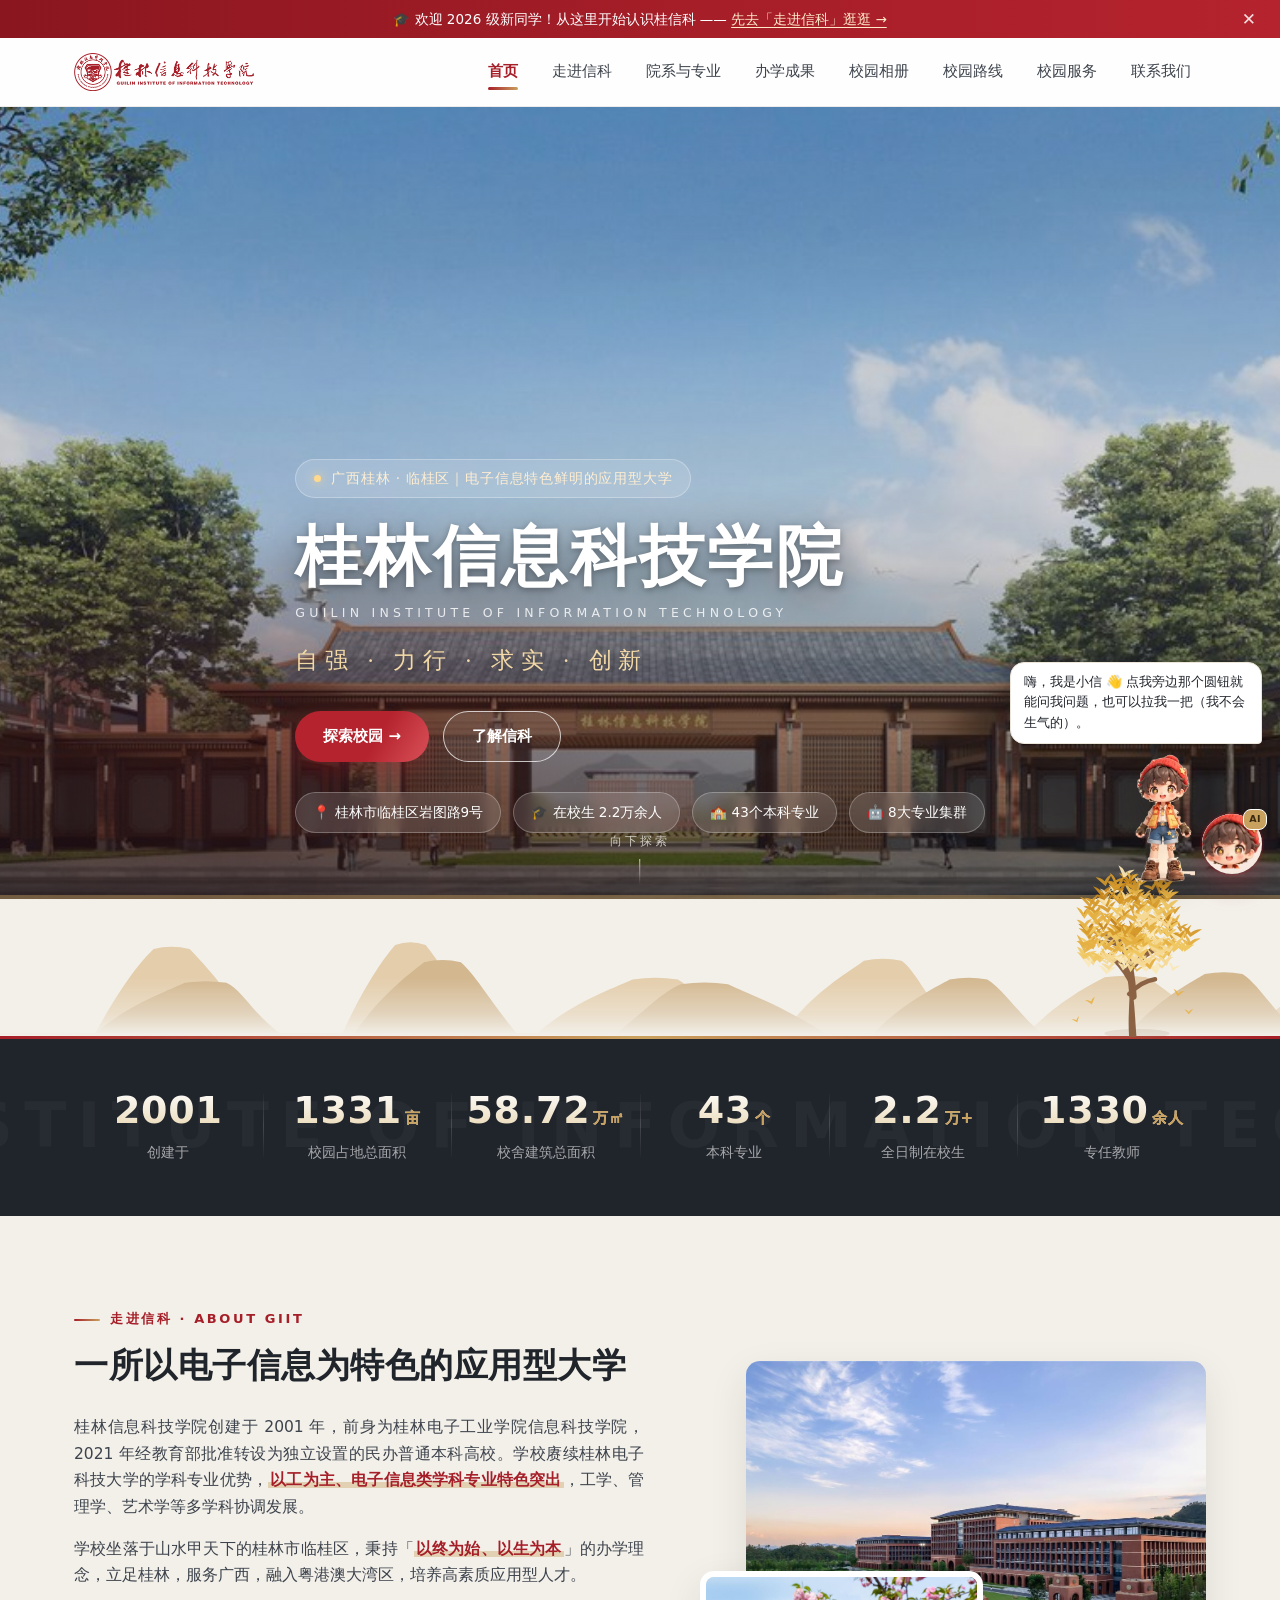
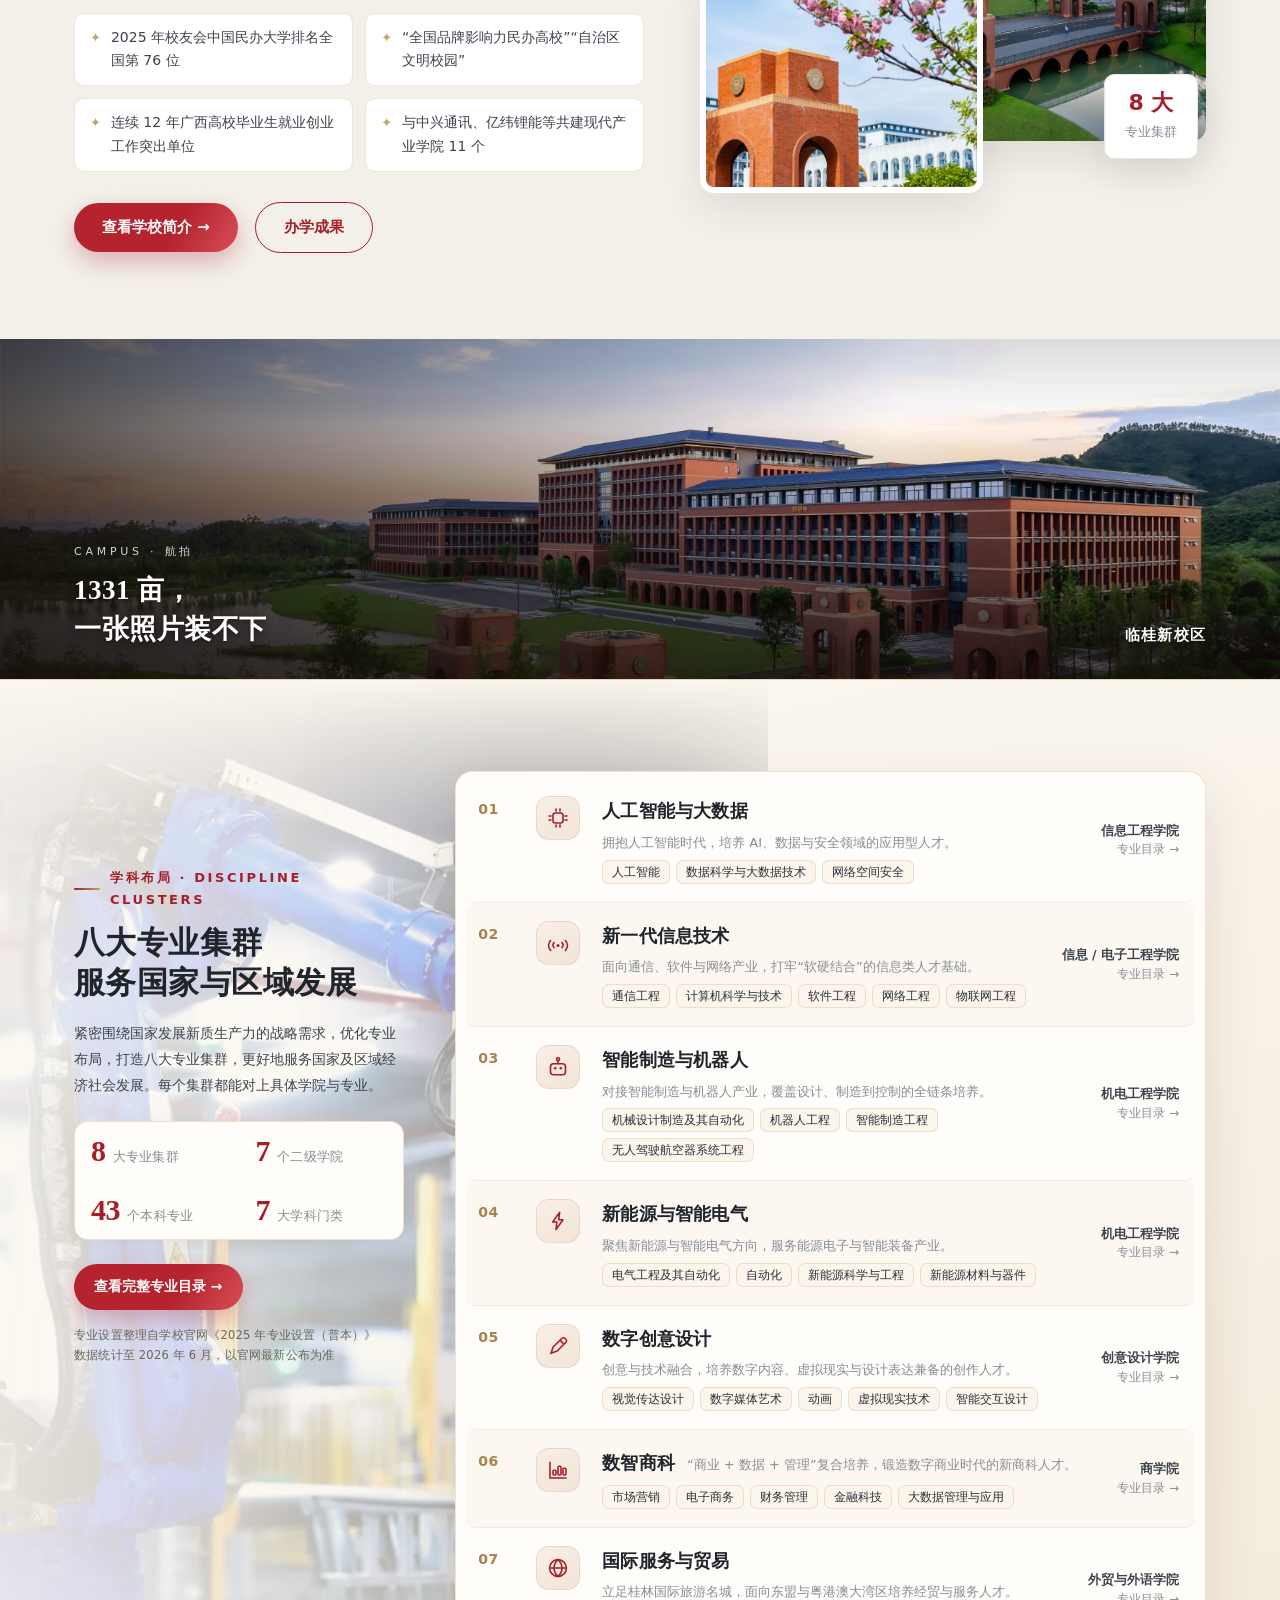
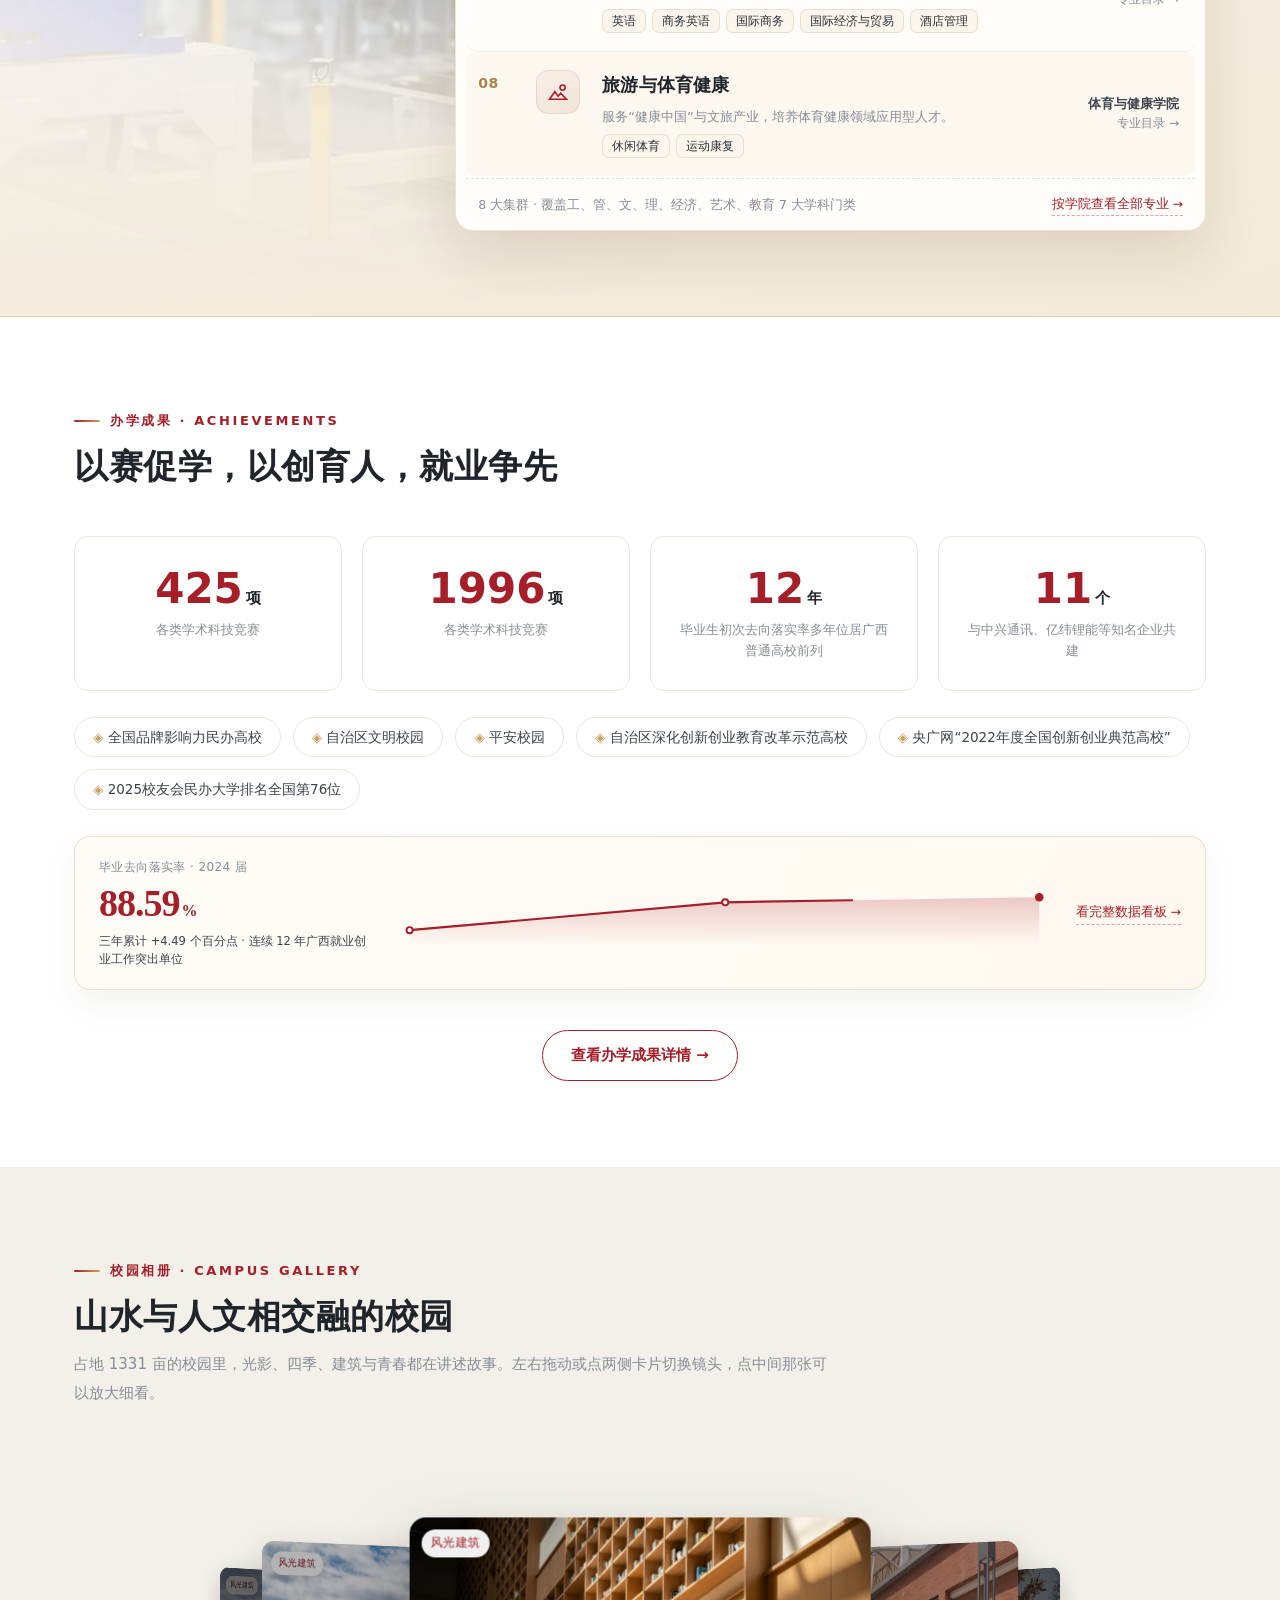
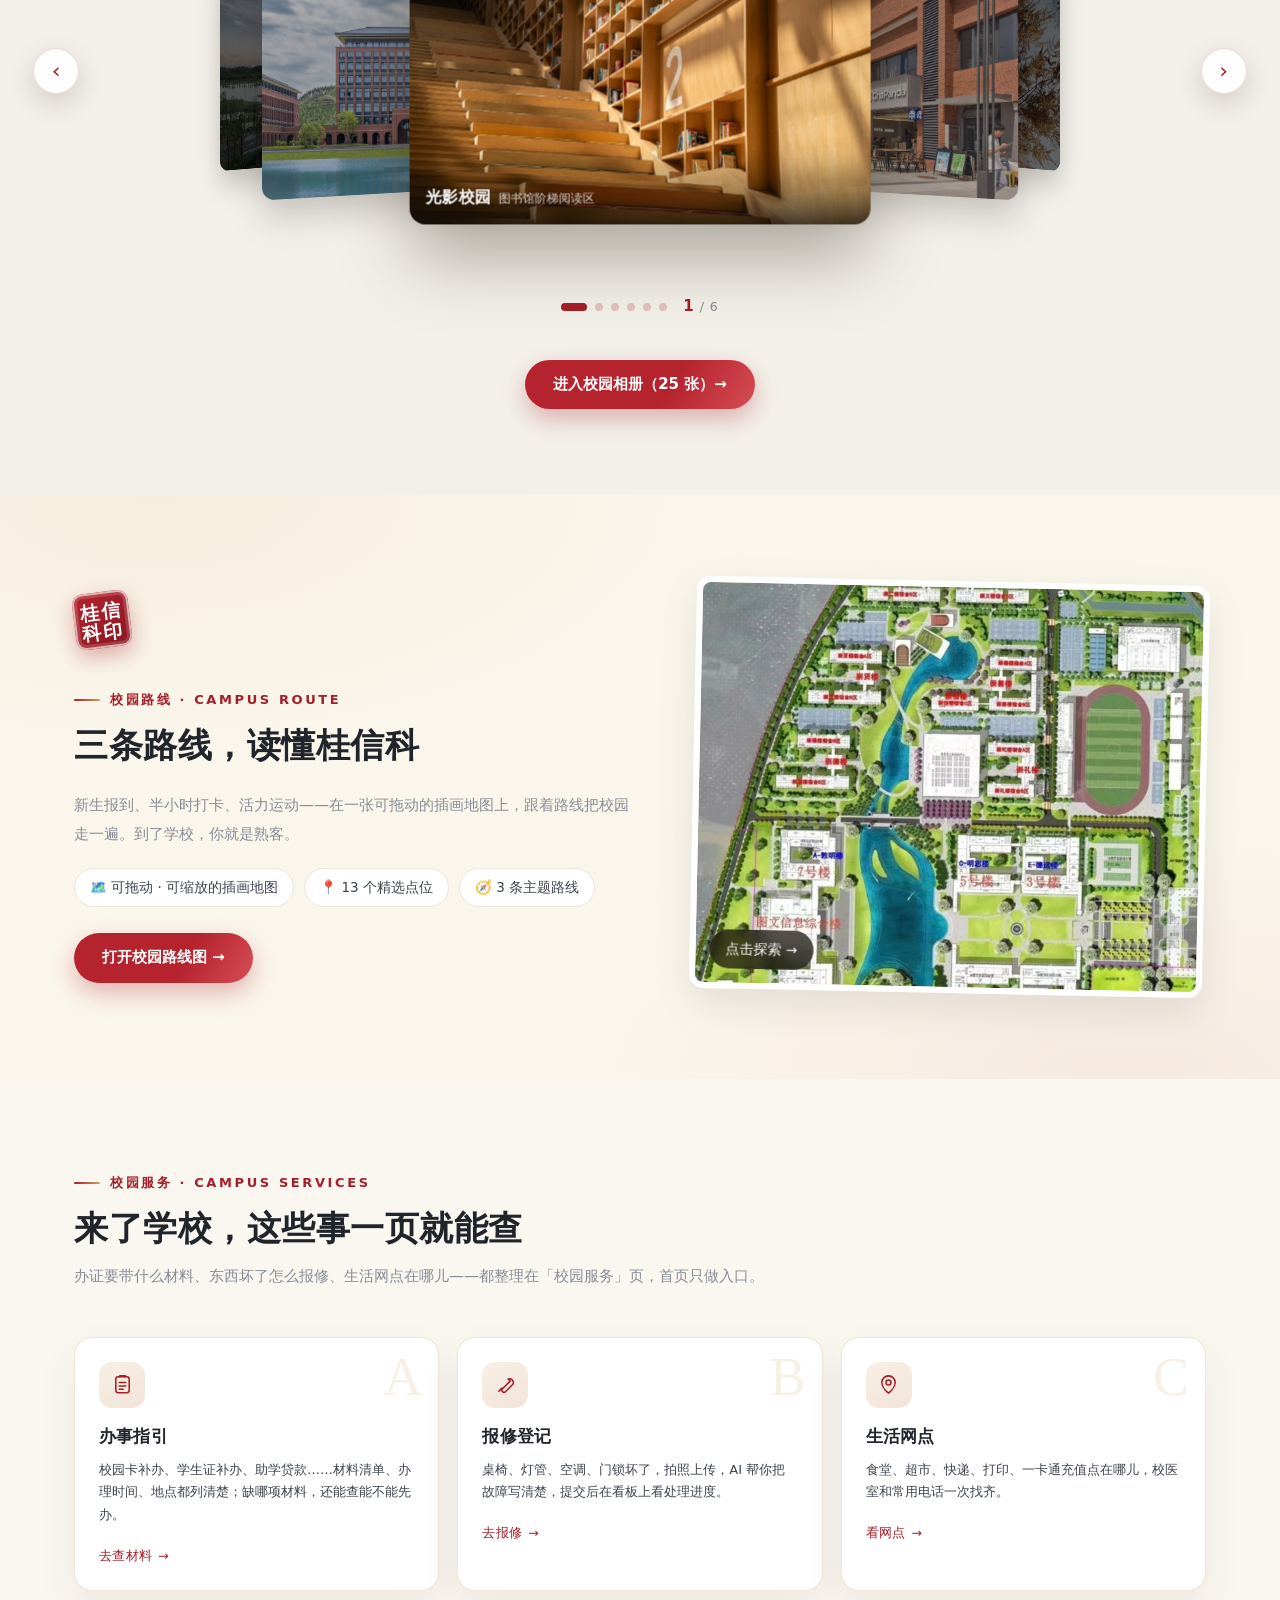
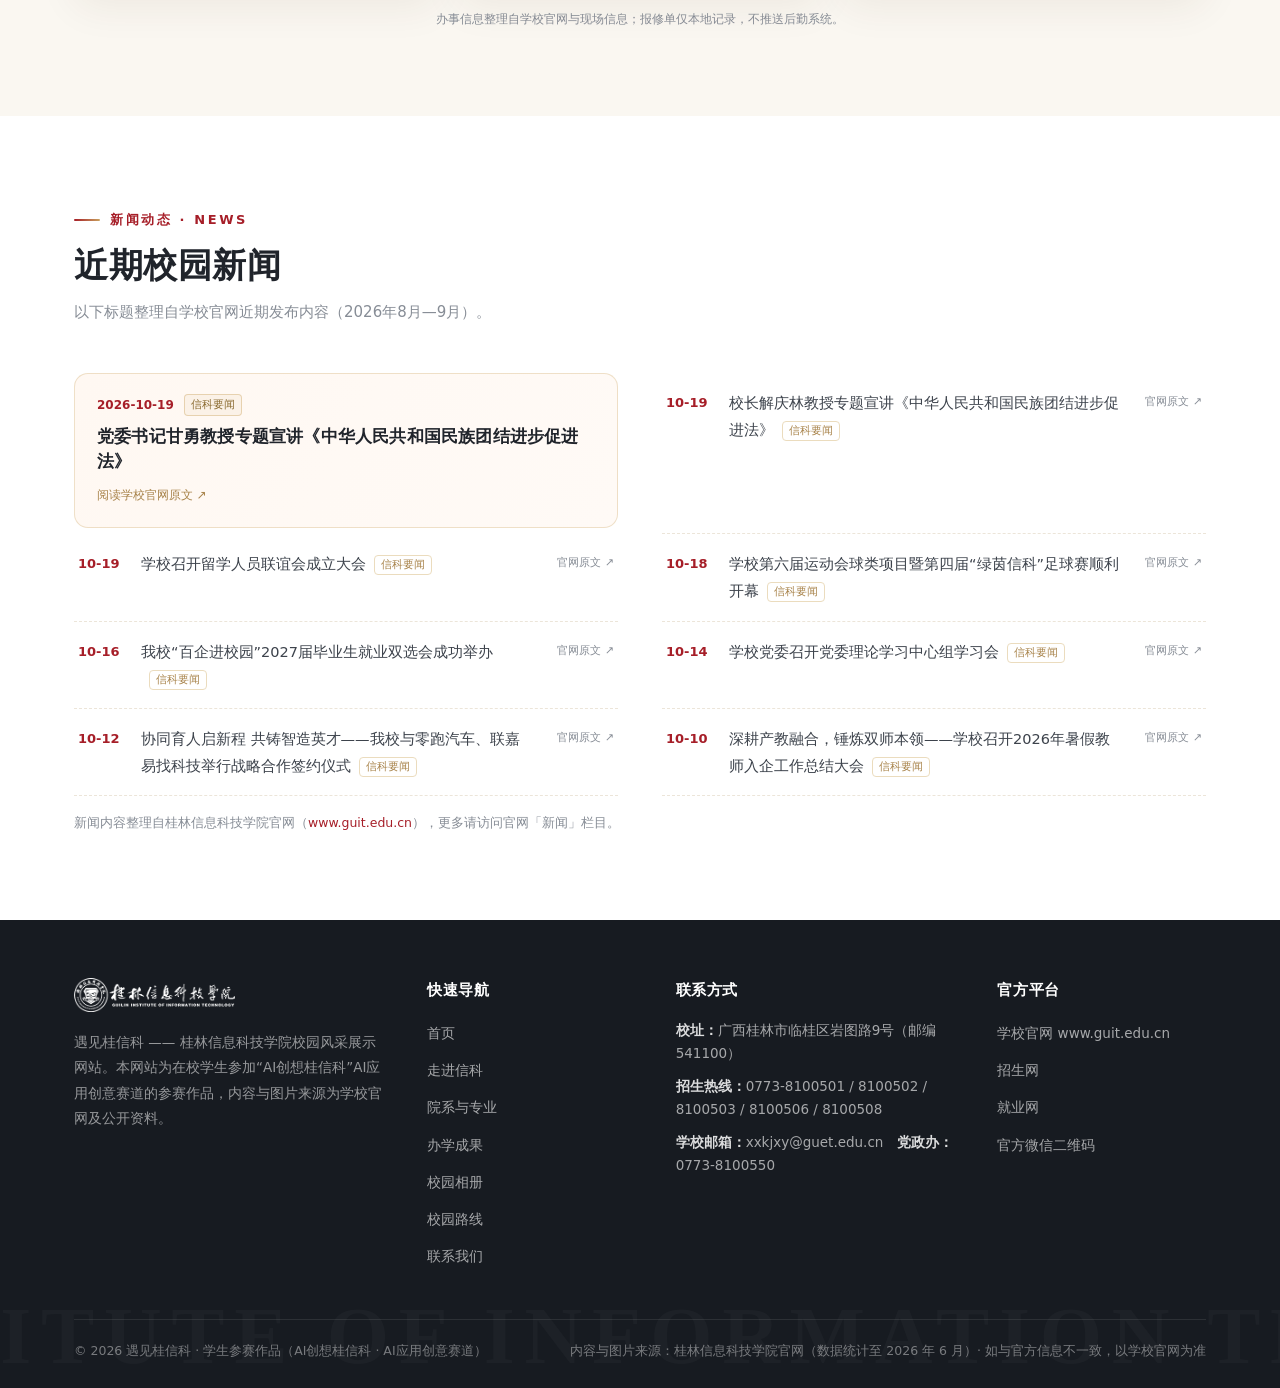
==== commit e17b0632: "校园服务页 + 全站背景/栏目照片带 + 校园相册说明卡 + 走进信科片头视频；八大集群与相册封面流" ====
--- a/index.html
+++ b/index.html
@@ -8,8 +8,15 @@
 <link rel="icon" href="assets/img/favicon.png">
 <link rel="stylesheet" href="assets/css/style.css">
 <link rel="stylesheet" href="assets/css/polish.css">
+<link rel="stylesheet" href="assets/css/assistant.css">
+<link rel="stylesheet" href="assets/css/mtn-bg.css">
+<link rel="stylesheet" href="assets/css/clusters.css">
+<link rel="stylesheet" href="assets/css/gallery-fan.css">
+<link rel="stylesheet" href="assets/css/home.css">
 </head>
-<body>
+<body class="pg-index">
+
+
 
 <!-- 顶部公告 -->
 <div class="topbar" id="topbar">
@@ -30,6 +37,7 @@
       <a href="honors.html">办学成果</a>
       <a href="campus.html">校园相册</a>
       <a href="route.html">校园路线</a>
+      <a href="services.html">校园服务</a>
       <a href="contact.html">联系我们</a>
     </nav>
     <button class="nav-burger" aria-label="菜单">☰</button>
@@ -60,6 +68,12 @@
   <div class="hero-scroll">向下探索</div>
 </section>
 
+<div class="mtn-top" aria-hidden="true">
+  <span class="mtn-hills"></span>
+  <span class="ginkgo g-sm"></span>
+  <span class="ginkgo g-lg"></span>
+</div>
+
 <!-- 数据速览 -->
 <section class="stats">
   <div class="container">
@@ -100,48 +114,95 @@
     </div>
   </div>
 </section>
-
-<!-- 八大专业集群 -->
-<section class="section white">
-  <div class="container">
-    <div class="sec-head center">
-      <span class="eyebrow">学科布局 · DISCIPLINE CLUSTERS</span>
-      <h2 class="sec-title">八大专业集群，服务国家与区域发展</h2>
-      <p class="sec-sub">紧密围绕国家发展新质生产力的战略需求，优化专业布局，打造八大专业集群，更好地服务国家及区域经济社会发展。</p>
-    </div>
-    <div class="grid-2x4">
-      <div class="card reveal"><div class="no">01</div><h3>人工智能与大数据</h3><p>拥抱人工智能时代，培养 AI、数据与安全领域的应用型人才。</p><div class="tagline">人工智能 · 数据科学与大数据技术 · 网络空间安全</div></div>
-      <div class="card reveal" data-delay="60"><div class="no">02</div><h3>新一代信息技术</h3><p>面向通信、软件与网络产业，打牢“软硬结合”的信息类人才基础。</p><div class="tagline">通信工程 · 计算机科学与技术 · 软件工程 · 网络工程 · 物联网工程</div></div>
-      <div class="card reveal" data-delay="120"><div class="no">03</div><h3>智能制造与机器人</h3><p>对接智能制造与机器人产业，覆盖设计、制造到控制的全链条培养。</p><div class="tagline">机械设计制造及其自动化 · 机器人工程 · 智能制造工程 · 无人驾驶航空器系统工程</div></div>
-      <div class="card reveal" data-delay="180"><div class="no">04</div><h3>新能源与智能电气</h3><p>聚焦新能源与智能电气方向，服务能源电子与智能装备产业。</p><div class="tagline">电气工程及其自动化 · 自动化 · 新能源科学与工程 · 新能源材料与器件</div></div>
-      <div class="card reveal"><div class="no">05</div><h3>数字创意设计</h3><p>创意与技术融合，培养数字内容、虚拟现实与设计表达兼备的创作人才。</p><div class="tagline">视觉传达设计 · 数字媒体艺术 · 动画 · 虚拟现实技术 · 智能交互设计</div></div>
-      <div class="card reveal" data-delay="60"><div class="no">06</div><h3>数智商科</h3><p>“商业 + 数据 + 管理”复合培养，锻造数字商业时代的新商科人才。</p><div class="tagline">市场营销 · 电子商务 · 财务管理 · 金融科技 · 大数据管理与应用</div></div>
-      <div class="card reveal" data-delay="120"><div class="no">07</div><h3>国际服务与贸易</h3><p>立足桂林国际旅游名城，面向东盟与粤港澳大湾区培养经贸与服务人才。</p><div class="tagline">英语 · 商务英语 · 国际商务 · 国际经济与贸易 · 酒店管理</div></div>
-      <div class="card reveal" data-delay="180"><div class="no">08</div><h3>旅游与体育健康</h3><p>服务“健康中国”与文旅产业，培养体育健康领域应用型人才。</p><div class="tagline">休闲体育 · 运动康复</div></div>
-    </div>
-  </div>
-</section>
-
-<!-- 院系与专业（预览） -->
-<section class="section">
-  <div class="container">
-    <div class="sec-head">
-      <span class="eyebrow">院系与专业 · SCHOOLS &amp; MAJORS</span>
-      <h2 class="sec-title">7 个二级教学单位 · 43 个本科专业</h2>
-      <p class="sec-sub">涵盖工、管、文、理、经济、艺术、教育 7 大学科门类。以下为各学院与代表性专业（完整专业目录见「院系与专业」页）。</p>
-    </div>
-    <div class="grid-2x4">
-      <div class="card college-card reveal"><span class="count">7 个专业</span><h3>信息工程学院</h3><p>面向软件、网络与人工智能产业，信息类核心专业群。</p><div class="majors"><span class="hot">计算机科学与技术</span><span>软件工程</span><span>人工智能</span><span>网络工程</span><span>网络空间安全</span></div></div>
-      <div class="card college-card reveal" data-delay="60"><span class="count">6 个专业</span><h3>电子工程学院</h3><p>学校电子信息特色的主力学院，实践与产业结合的“新工科”阵地。</p><div class="majors"><span class="hot">电子信息工程</span><span>物联网工程</span><span>自动化</span><span>测控技术与仪器</span><span>医学信息工程</span></div></div>
-      <div class="card college-card reveal" data-delay="120"><span class="count">8 个专业</span><h3>机电工程学院</h3><p>对接智能制造、机器人与新能源装备产业的工科强院。</p><div class="majors"><span class="hot">机械设计制造及其自动化</span><span>机械电子工程</span><span>机器人工程</span><span>电气工程及其自动化</span><span>无人驾驶航空器系统工程</span></div></div>
-      <div class="card college-card reveal" data-delay="180"><span class="count">7 个专业</span><h3>商学院</h3><p>“数智商科”方向，商业、数据与管理交叉融合。</p><div class="majors"><span class="hot">市场营销</span><span>电子商务</span><span>财务管理</span><span>金融科技</span><span>大数据管理与应用</span></div></div>
-      <div class="card college-card reveal"><span class="count">6 个专业</span><h3>创意设计学院</h3><p>艺术与科技融合，数字创意与交互设计的人才摇篮。</p><div class="majors"><span>视觉传达设计</span><span>产品设计</span><span>数字媒体艺术</span><span>动画</span><span>虚拟现实技术</span></div></div>
-      <div class="card college-card reveal" data-delay="60"><span class="count">5 个专业</span><h3>外贸与外语学院</h3><p>服务中国—东盟合作与大湾区经贸往来。</p><div class="majors"><span>英语</span><span>商务英语</span><span>国际商务</span><span>国际经济与贸易</span><span>酒店管理</span></div></div>
-      <div class="card college-card reveal" data-delay="120"><span class="count">2 个专业</span><h3>体育与健康学院</h3><p>服务“健康中国”战略，体育与康复人才培养新阵地。</p><div class="majors"><span>休闲体育</span><span>运动康复</span></div></div>
-      <div class="card college-card reveal" data-delay="180"><h3>通识教育学院 · 马克思主义学院</h3><p>通识素养课堂与思政育人阵地，夯实“德智体美劳”全面发展的底色。</p><div class="majors"><span>通识教育</span><span>思想政治理论课</span></div></div>
-    </div>
-    <div class="sec-more">
-      <a class="btn btn-red" href="majors.html">查看完整专业目录（41个普本专业）→</a>
+<section class="pg-band bright b-index" aria-label="1331 亩，一张照片装不下">
+  <div class="pg-in">
+    <div class="container">
+      <div><div class="pg-kicker">CAMPUS · 航拍</div><h2 class="pg-title">1331 亩，<br>一张照片装不下</h2></div>
+      <div class="pg-note"><b>临桂新校区</b></div>
+    </div>
+  </div>
+</section>
+
+
+<!-- 八大专业集群（左说明 + 右清单，机械臂照片做左栏底） -->
+<section class="section white theme-l" id="clusters">
+  <div class="cl-photo" aria-hidden="true"><img src="assets/img/clusters/robot-arm-color.webp" alt=""></div>
+  <div class="container">
+    <div class="cl-wrap">
+      <div class="cl-aside">
+        <div class="sec-head">
+          <span class="eyebrow">学科布局 · DISCIPLINE CLUSTERS</span>
+          <h2 class="sec-title">八大专业集群<br>服务国家与区域发展</h2>
+        </div>
+        <p class="cl-lead">紧密围绕国家发展新质生产力的战略需求，优化专业布局，打造八大专业集群，更好地服务国家及区域经济社会发展。每个集群都能对上具体学院与专业。</p>
+        <div class="cl-kpi">
+          <div><b>8</b><span>大专业集群</span></div>
+          <div><b>7</b><span>个二级学院</span></div>
+          <div><b>43</b><span>个本科专业</span></div>
+          <div><b>7</b><span>大学科门类</span></div>
+        </div>
+        <a class="btn btn-red" href="majors.html">查看完整专业目录 →</a>
+        <p class="cl-note">专业设置整理自学校官网《2025 年专业设置（普本）》<br>数据统计至 2026 年 6 月，以官网最新公布为准</p>
+      </div>
+      <div class="cl-list">
+        <article class="cl-item">
+          <span class="cl-no">01</span>
+          <span class="cl-ico" aria-hidden="true"><svg viewBox="0 0 24 24" fill="none" stroke="currentColor" stroke-width="1.6" stroke-linecap="round"><rect x="7" y="7" width="10" height="10" rx="2.5"/><path d="M10 3v2M14 3v2M10 19v2M14 19v2M3 10h2M3 14h2M19 10h2M19 14h2"/></svg></span>
+          <div class="cl-main"><h3 class="cl-name">人工智能与大数据</h3><p class="cl-desc">拥抱人工智能时代，培养 AI、数据与安全领域的应用型人才。</p></div>
+          <div class="cl-tags"><span>人工智能</span><span>数据科学与大数据技术</span><span>网络空间安全</span></div>
+          <a class="cl-go" href="majors.html"><b>信息工程学院</b>专业目录 <i>→</i></a>
+        </article>
+        <article class="cl-item">
+          <span class="cl-no">02</span>
+          <span class="cl-ico" aria-hidden="true"><svg viewBox="0 0 24 24" fill="none" stroke="currentColor" stroke-width="1.6" stroke-linecap="round"><path d="M4.6 19.4a7 7 0 010-9.9"/><path d="M19.4 19.4a7 7 0 000-9.9"/><path d="M8.1 16.6a3.6 3.6 0 010-5"/><path d="M15.9 16.6a3.6 3.6 0 000-5"/><circle cx="12" cy="14.4" r="1.5" fill="currentColor" stroke="none"/></svg></span>
+          <div class="cl-main"><h3 class="cl-name">新一代信息技术</h3><p class="cl-desc">面向通信、软件与网络产业，打牢“软硬结合”的信息类人才基础。</p></div>
+          <div class="cl-tags"><span>通信工程</span><span>计算机科学与技术</span><span>软件工程</span><span>网络工程</span><span>物联网工程</span></div>
+          <a class="cl-go" href="majors.html"><b>信息 / 电子工程学院</b>专业目录 <i>→</i></a>
+        </article>
+        <article class="cl-item">
+          <span class="cl-no">03</span>
+          <span class="cl-ico" aria-hidden="true"><svg viewBox="0 0 24 24" fill="none" stroke="currentColor" stroke-width="1.6" stroke-linecap="round"><rect x="4.5" y="8.8" width="15" height="11" rx="3"/><circle cx="9.2" cy="13.2" r="1.3" fill="currentColor" stroke="none"/><circle cx="14.8" cy="13.2" r="1.3" fill="currentColor" stroke="none"/><path d="M12 8.8V5.9"/><circle cx="12" cy="4.3" r="1.5"/></svg></span>
+          <div class="cl-main"><h3 class="cl-name">智能制造与机器人</h3><p class="cl-desc">对接智能制造与机器人产业，覆盖设计、制造到控制的全链条培养。</p></div>
+          <div class="cl-tags"><span>机械设计制造及其自动化</span><span>机器人工程</span><span>智能制造工程</span><span>无人驾驶航空器系统工程</span></div>
+          <a class="cl-go" href="majors.html"><b>机电工程学院</b>专业目录 <i>→</i></a>
+        </article>
+        <article class="cl-item">
+          <span class="cl-no">04</span>
+          <span class="cl-ico" aria-hidden="true"><svg viewBox="0 0 24 24" fill="none" stroke="currentColor" stroke-width="1.6" stroke-linecap="round"><path d="M13.6 3.4L6.7 13h4.2l-.9 7.6L17 10.8h-4.3l.9-7.4z" stroke-linejoin="round"/></svg></span>
+          <div class="cl-main"><h3 class="cl-name">新能源与智能电气</h3><p class="cl-desc">聚焦新能源与智能电气方向，服务能源电子与智能装备产业。</p></div>
+          <div class="cl-tags"><span>电气工程及其自动化</span><span>自动化</span><span>新能源科学与工程</span><span>新能源材料与器件</span></div>
+          <a class="cl-go" href="majors.html"><b>机电工程学院</b>专业目录 <i>→</i></a>
+        </article>
+        <article class="cl-item">
+          <span class="cl-no">05</span>
+          <span class="cl-ico" aria-hidden="true"><svg viewBox="0 0 24 24" fill="none" stroke="currentColor" stroke-width="1.6" stroke-linecap="round"><path d="M5 19.2l2.2-6.2L16 4.3a2 2 0 012.9 0l1 1a2 2 0 010 2.9L11.1 17 5 19.2z"/><path d="M14.4 6.6l3.1 3.1"/></svg></span>
+          <div class="cl-main"><h3 class="cl-name">数字创意设计</h3><p class="cl-desc">创意与技术融合，培养数字内容、虚拟现实与设计表达兼备的创作人才。</p></div>
+          <div class="cl-tags"><span>视觉传达设计</span><span>数字媒体艺术</span><span>动画</span><span>虚拟现实技术</span><span>智能交互设计</span></div>
+          <a class="cl-go" href="majors.html"><b>创意设计学院</b>专业目录 <i>→</i></a>
+        </article>
+        <article class="cl-item">
+          <span class="cl-no">06</span>
+          <span class="cl-ico" aria-hidden="true"><svg viewBox="0 0 24 24" fill="none" stroke="currentColor" stroke-width="1.6" stroke-linecap="round"><path d="M4 4.2V20h16"/><rect x="7" y="12.2" width="3" height="4.8" rx="1"/><rect x="12" y="8.2" width="3" height="8.8" rx="1"/><rect x="17" y="10.2" width="3" height="6.8" rx="1"/></svg></span>
+          <div class="cl-main"><h3 class="cl-name">数智商科</h3><p class="cl-desc">“商业 + 数据 + 管理”复合培养，锻造数字商业时代的新商科人才。</p></div>
+          <div class="cl-tags"><span>市场营销</span><span>电子商务</span><span>财务管理</span><span>金融科技</span><span>大数据管理与应用</span></div>
+          <a class="cl-go" href="majors.html"><b>商学院</b>专业目录 <i>→</i></a>
+        </article>
+        <article class="cl-item">
+          <span class="cl-no">07</span>
+          <span class="cl-ico" aria-hidden="true"><svg viewBox="0 0 24 24" fill="none" stroke="currentColor" stroke-width="1.6" stroke-linecap="round"><circle cx="12" cy="12" r="8.4"/><path d="M3.6 12h16.8"/><path d="M12 3.6c2.6 2.3 4 5.3 4 8.4s-1.4 6.1-4 8.4c-2.6-2.3-4-5.3-4-8.4s1.4-6.1 4-8.4z"/></svg></span>
+          <div class="cl-main"><h3 class="cl-name">国际服务与贸易</h3><p class="cl-desc">立足桂林国际旅游名城，面向东盟与粤港澳大湾区培养经贸与服务人才。</p></div>
+          <div class="cl-tags"><span>英语</span><span>商务英语</span><span>国际商务</span><span>国际经济与贸易</span><span>酒店管理</span></div>
+          <a class="cl-go" href="majors.html"><b>外贸与外语学院</b>专业目录 <i>→</i></a>
+        </article>
+        <article class="cl-item">
+          <span class="cl-no">08</span>
+          <span class="cl-ico" aria-hidden="true"><svg viewBox="0 0 24 24" fill="none" stroke="currentColor" stroke-width="1.6" stroke-linecap="round"><circle cx="16.6" cy="7.6" r="2.6"/><path d="M3.5 19.2l5.3-7.5 3.4 4.5 2.4-3.1 5.9 6.1z"/></svg></span>
+          <div class="cl-main"><h3 class="cl-name">旅游与体育健康</h3><p class="cl-desc">服务“健康中国”与文旅产业，培养体育健康领域应用型人才。</p></div>
+          <div class="cl-tags"><span>休闲体育</span><span>运动康复</span></div>
+          <a class="cl-go" href="majors.html"><b>体育与健康学院</b>专业目录 <i>→</i></a>
+        </article>
+        <div class="cl-foot"><span>8 大集群 · 覆盖工、管、文、理、经济、艺术、教育 7 大学科门类</span><a href="majors.html">按学院查看全部专业 →</a></div>
+      </div>
     </div>
   </div>
 </section>
@@ -167,29 +228,109 @@
       <span>央广网“2022年度全国创新创业典范高校”</span>
       <span>2025校友会民办大学排名全国第76位</span>
     </div>
+
+    <div class="honor-chart reveal" id="honorChart">
+      <div class="hc-left">
+        <span class="hc-k">毕业去向落实率 · 2024 届</span>
+        <strong>88.59<small>%</small></strong>
+        <span class="hc-note">三年累计 +4.49 个百分点 · 连续 12 年广西就业创业工作突出单位</span>
+      </div>
+      <svg class="hc-spark" viewBox="0 0 760 74" aria-label="2022 至 2024 届毕业去向落实率：84.1%、87.9%、88.59%">
+        <defs>
+          <linearGradient id="hcGrad" x1="0" y1="0" x2="0" y2="1">
+            <stop offset="0%" stop-color="#A61E28" stop-opacity=".22"/>
+            <stop offset="100%" stop-color="#A61E28" stop-opacity="0"/>
+          </linearGradient>
+        </defs>
+        <path class="area" d="M10,56.5 L380,23.8 L748,17.8 L748,74 L10,74 Z"/>
+        <path class="line" d="M10,56.5 L380,23.8 L748,17.8"/>
+        <circle cx="10" cy="56.5" r="3.6" fill="#fff" stroke="#A61E28" stroke-width="2.2"/>
+        <circle cx="380" cy="23.8" r="3.6" fill="#fff" stroke="#A61E28" stroke-width="2.2"/>
+        <circle cx="748" cy="17.8" r="5" fill="#A61E28"/>
+      </svg>
+      <a class="hc-more" href="honors.html#databoard">看完整数据看板 →</a>
+    </div>
     <div class="sec-more"><a class="btn btn-line" href="honors.html">查看办学成果详情 →</a></div>
   </div>
 </section>
 
-<!-- 校园相册（预览） -->
-<section class="section">
+<!-- 校园相册（扇形封面流） -->
+<section class="section fan-section" id="galleryFan">
   <div class="container">
     <div class="sec-head">
       <span class="eyebrow">校园相册 · CAMPUS GALLERY</span>
       <h2 class="sec-title">山水与人文相交融的校园</h2>
-      <p class="sec-sub">占地 1331 亩的校园里，光影、四季、建筑与青春都在讲述故事。以下为「校园风光」六个主题的一瞥。</p>
-    </div>
-    <div class="g-grid">
-      <figure class="g-item reveal"><span class="g-cat">风光建筑</span><img src="assets/img/gallery/fg-1.jpg" alt="光影校园" loading="lazy"><figcaption class="g-cap">光影校园</figcaption></figure>
-      <figure class="g-item reveal" data-delay="60"><span class="g-cat">风光建筑</span><img src="assets/img/gallery/fg-2.jpg" alt="校园烟火" loading="lazy"><figcaption class="g-cap">校园烟火</figcaption></figure>
-      <figure class="g-item reveal" data-delay="120"><span class="g-cat">风光建筑</span><img src="assets/img/gallery/fg-3.jpg" alt="四时景致——金秋银杏" loading="lazy"><figcaption class="g-cap">四时景致</figcaption></figure>
-      <figure class="g-item reveal" data-delay="180"><span class="g-cat">风光建筑</span><img src="assets/img/gallery/fg-4.jpg" alt="绿意校园——钟楼与春花" loading="lazy"><figcaption class="g-cap">绿意校园</figcaption></figure>
-      <figure class="g-item reveal" data-delay="240"><span class="g-cat">风光建筑</span><img src="assets/img/gallery/fg-5.jpg" alt="云端瞰校——校园航拍" loading="lazy"><figcaption class="g-cap">云端瞰校</figcaption></figure>
-      <figure class="g-item reveal" data-delay="300"><span class="g-cat">风光建筑</span><img src="assets/img/gallery/fg-6.jpg" alt="校园建筑" loading="lazy"><figcaption class="g-cap">校园建筑</figcaption></figure>
+      <p class="sec-sub">占地 1331 亩的校园里，光影、四季、建筑与青春都在讲述故事。左右拖动或点两侧卡片切换镜头，点中间那张可以放大细看。</p>
+    </div>
+  </div>
+
+  <div class="fan-stage" id="fanStage" aria-label="校园风光图片轮播：左右方向键切换，回车放大">
+    <div class="fan-glow" aria-hidden="true"></div>
+    <div class="fan-track" id="fanTrack">
+      <figure class="fan-card" data-title="光影校园" data-cat="风光建筑" data-desc="图书馆里的阶梯阅读区：整面木质书墙沿台阶铺开，午后阳光从高窗斜射进来，是学生最爱的自习角落。">
+        <img src="assets/img/gallery/fg-1.jpg" alt="光影校园——图书馆阶梯阅读区">
+        <span class="fan-cat">风光建筑</span>
+        <figcaption class="fan-cap"><b>光影校园</b><span>图书馆阶梯阅读区</span></figcaption>
+      </figure>
+      <figure class="fan-card" data-title="校园烟火" data-cat="风光建筑" data-desc="教学楼下就是生活服务街——超市、奶茶店和露天座位一字排开，课间十分钟的烟火气全在这里。">
+        <img src="assets/img/gallery/fg-2.jpg" alt="校园烟火——教学楼下生活服务街">
+        <span class="fan-cat">风光建筑</span>
+        <figcaption class="fan-cap"><b>校园烟火</b><span>教学楼下生活服务街</span></figcaption>
+      </figure>
+      <figure class="fan-card" data-title="四时景致" data-cat="风光建筑" data-desc="抬头看秋天：红橙色的枝叶铺满天空，和蓝天撞出最鲜的一抹秋色，是校园里最好拍的季节。">
+        <img src="assets/img/gallery/fg-3.jpg" alt="四时景致——秋日树冠仰拍">
+        <span class="fan-cat">风光建筑</span>
+        <figcaption class="fan-cap"><b>四时景致</b><span>秋日树冠仰拍</span></figcaption>
+      </figure>
+      <figure class="fan-card" data-title="绿意校园" data-cat="风光建筑" data-desc="春天的钟楼：红砖塔身、拱形门洞，配上一树粉色花枝，是校园里最经典的取景角度。">
+        <img src="assets/img/gallery/fg-4.jpg" alt="绿意校园——钟楼与春日花枝">
+        <span class="fan-cat">风光建筑</span>
+        <figcaption class="fan-cap"><b>绿意校园</b><span>钟楼与春日花枝</span></figcaption>
+      </figure>
+      <figure class="fan-card" data-title="云端瞰校" data-cat="风光建筑" data-desc="从高处望向教学区：三座红砖门楼连着拱桥，湖面、草坪与教学楼依次排开，这是走进校园的第一眼。">
+        <img src="assets/img/gallery/fg-5.jpg" alt="云端瞰校——校门桥与教学区">
+        <span class="fan-cat">风光建筑</span>
+        <figcaption class="fan-cap"><b>云端瞰校</b><span>校门桥与教学区</span></figcaption>
+      </figure>
+      <figure class="fan-card" data-title="校园建筑" data-cat="风光建筑" data-desc="知行楼正面：红色砖墙与拱门门厅一字排开，楼前是水绿与草坪，天光落下来时最有气势。">
+        <img src="assets/img/gallery/fg-6.jpg" alt="校园建筑——知行楼（图书馆）正面">
+        <span class="fan-cat">风光建筑</span>
+        <figcaption class="fan-cap"><b>校园建筑</b><span>知行楼（图书馆）正面</span></figcaption>
+      </figure>
+    </div>
+    <button type="button" class="fan-nav fan-prev" id="fanPrev" aria-label="上一张">‹</button>
+    <button type="button" class="fan-nav fan-next" id="fanNext" aria-label="下一张">›</button>
+  </div>
+
+  <div class="container">
+    <div class="fan-bar">
+      <div class="fan-dots" id="fanDots"></div>
+      <div class="fan-count"><b id="fanIdx">1</b> / 6</div>
     </div>
     <div class="sec-more"><a class="btn btn-red" href="campus.html">进入校园相册（25 张）→</a></div>
   </div>
 </section>
+
+<!-- 放大查看 -->
+<div class="fan-modal" id="fanModal" role="dialog" aria-modal="true" aria-labelledby="fanModalTitle" aria-hidden="true">
+  <div class="fan-modal-box">
+    <div class="fan-modal-imgwrap">
+      <img class="fan-modal-img" id="fanModalImg" src="assets/img/gallery/fg-1.jpg" alt="">
+      <button type="button" class="fan-x" id="fanModalClose" aria-label="关闭">✕</button>
+      <button type="button" class="fan-mnav fan-mprev" id="fanModalPrev" aria-label="上一张">‹</button>
+      <button type="button" class="fan-mnav fan-mnext" id="fanModalNext" aria-label="下一张">›</button>
+    </div>
+    <div class="fan-modal-info">
+      <span class="fan-modal-cat" id="fanModalCat">风光建筑</span>
+      <h3 class="fan-modal-title" id="fanModalTitle"></h3>
+      <p class="fan-modal-desc" id="fanModalDesc"></p>
+      <div class="fan-modal-foot">
+        <span id="fanModalCount">1 / 6</span>
+        <a href="campus.html">在校园相册里看全部 25 张 →</a>
+      </div>
+    </div>
+  </div>
+</div>
 
 <!-- 校园路线 -->
 <section class="section tint">
@@ -215,6 +356,41 @@
   </div>
 </section>
 
+<!-- 校园服务（入口） -->
+<section class="section svc-entry">
+  <div class="container">
+    <div class="sec-head">
+      <span class="eyebrow">校园服务 · CAMPUS SERVICES</span>
+      <h2 class="sec-title">来了学校，这些事一页就能查</h2>
+      <p class="sec-sub">办证要带什么材料、东西坏了怎么报修、生活网点在哪儿——都整理在「校园服务」页，首页只做入口。</p>
+    </div>
+    <div class="se-grid">
+      <a class="se-card" href="services.html#tab-a">
+        <span class="se-key">A</span>
+        <span class="se-ico"><svg viewBox="0 0 24 24" fill="none" stroke="currentColor" stroke-width="1.6" stroke-linecap="round" stroke-linejoin="round"><rect x="5" y="4" width="14" height="16.5" rx="2.5"/><path d="M9 4V2.8h6V4"/><path d="M8.6 10h6.8M8.6 13.5h6.8M8.6 17h4.2"/></svg></span>
+        <h3>办事指引</h3>
+        <p>校园卡补办、学生证补办、助学贷款……材料清单、办理时间、地点都列清楚；缺哪项材料，还能查能不能先办。</p>
+        <span class="se-enter">去查材料 <i>→</i></span>
+      </a>
+      <a class="se-card" href="services.html#tab-b">
+        <span class="se-key">B</span>
+        <span class="se-ico"><svg viewBox="0 0 24 24" fill="none" stroke="currentColor" stroke-width="1.6" stroke-linecap="round" stroke-linejoin="round"><path d="M14.7 6.3a4 4 0 015.2 5.2l-8 8a2.1 2.1 0 01-3-3l8-8z"/><path d="M5 19l3.2-3.2"/></svg></span>
+        <h3>报修登记</h3>
+        <p>桌椅、灯管、空调、门锁坏了，拍照上传，AI 帮你把故障写清楚，提交后在看板上看处理进度。</p>
+        <span class="se-enter">去报修 <i>→</i></span>
+      </a>
+      <a class="se-card" href="services.html#tab-c">
+        <span class="se-key">C</span>
+        <span class="se-ico"><svg viewBox="0 0 24 24" fill="none" stroke="currentColor" stroke-width="1.6" stroke-linecap="round" stroke-linejoin="round"><path d="M12 21s-7-5.1-7-11a7 7 0 1114 0c0 5.9-7 11-7 11z"/><circle cx="12" cy="10" r="2.6"/></svg></span>
+        <h3>生活网点</h3>
+        <p>食堂、超市、快递、打印、一卡通充值点在哪儿，校医室和常用电话一次找齐。</p>
+        <span class="se-enter">看网点 <i>→</i></span>
+      </a>
+    </div>
+    <p class="se-note">办事信息整理自学校官网与现场信息；报修单仅本地记录，不推送后勤系统。</p>
+  </div>
+</section>
+
 <!-- 新闻动态 -->
 <section class="section white">
   <div class="container">
@@ -224,56 +400,48 @@
       <p class="sec-sub">以下标题整理自学校官网近期发布内容（2026年8月—9月）。</p>
     </div>
     <div class="news-wrap">
-      <div class="news-item reveal"><span class="n-date">09-24</span><span class="n-main"><span class="n-title">【校园文化】“社”采风华、“团”遇知己——我校2026年大学生社团文化节圆满落幕<span class="n-tag">校园文化</span></span></span></div>
-      <div class="news-item reveal" data-delay="60"><span class="n-date">09-24</span><span class="n-main"><span class="n-title">我校举办广东利元亨“启元计划”桂林信科院定制班开班仪式暨新生“启智月”企业讲座<span class="n-tag">校企合作</span></span></span></div>
-      <div class="news-item reveal"><span class="n-date">09-23</span><span class="n-main"><span class="n-title">中国民办教育协会、民办教育合作项目洽谈会考察代表团一行莅临我校参观考察<span class="n-tag">交流合作</span></span></span></div>
-      <div class="news-item reveal" data-delay="60"><span class="n-date">09-22</span><span class="n-main"><span class="n-title">学校校长解庆林出席电子工程学院2027届毕业生就业动员大会<span class="n-tag">就业工作</span></span></span></div>
-      <div class="news-item reveal"><span class="n-date">09-09</span><span class="n-main"><span class="n-title">我校“心益家园”社会实践团获共青团桂林市委员会致信感谢<span class="n-tag">荣誉时刻</span></span></span></div>
-      <div class="news-item reveal" data-delay="60"><span class="n-date">09-08</span><span class="n-main"><span class="n-title">马克思主义学院召开教育家精神暨师德师风学习教育专题学习会<span class="n-tag">教学科研</span></span></span></div>
-      <div class="news-item reveal"><span class="n-date">09-07</span><span class="n-main"><span class="n-title">商学院召开2026年秋季学期心理普测工作布置会<span class="n-tag">学生工作</span></span></span></div>
-      <div class="news-item reveal" data-delay="60"><span class="n-date">08-31</span><span class="n-main"><span class="n-title">【喜讯】我校教师获批两项广西高等教育人工智能与机器人教育教学改革课题<span class="n-tag">喜讯</span></span></span></div>
+      <a class="news-head reveal" href="https://www.guit.edu.cn/info/1025/34823.htm" target="_blank" rel="noopener">
+        <span class="nh-top"><span class="nh-date">2026-10-19</span><span class="nh-tag">信科要闻</span></span>
+        <span class="nh-title">党委书记甘勇教授专题宣讲《中华人民共和国民族团结进步促进法》</span>
+        <span class="nh-more">阅读学校官网原文 ↗</span>
+      </a>
+      <a class="news-item reveal" href="https://www.guit.edu.cn/info/1025/34826.htm" target="_blank" rel="noopener">
+        <span class="n-date">10-19</span>
+        <span class="n-main"><span class="n-title">校长解庆林教授专题宣讲《中华人民共和国民族团结进步促进法》<span class="n-tag">信科要闻</span></span></span>
+        <span class="n-out">官网原文 ↗</span>
+      </a>
+      <a class="news-item reveal" href="https://www.guit.edu.cn/info/1025/34813.htm" target="_blank" rel="noopener">
+        <span class="n-date">10-19</span>
+        <span class="n-main"><span class="n-title">学校召开留学人员联谊会成立大会<span class="n-tag">信科要闻</span></span></span>
+        <span class="n-out">官网原文 ↗</span>
+      </a>
+      <a class="news-item reveal" href="https://www.guit.edu.cn/info/1025/34810.htm" target="_blank" rel="noopener">
+        <span class="n-date">10-18</span>
+        <span class="n-main"><span class="n-title">学校第六届运动会球类项目暨第四届“绿茵信科”足球赛顺利开幕<span class="n-tag">信科要闻</span></span></span>
+        <span class="n-out">官网原文 ↗</span>
+      </a>
+      <a class="news-item reveal" href="https://www.guit.edu.cn/info/1025/34775.htm" target="_blank" rel="noopener">
+        <span class="n-date">10-16</span>
+        <span class="n-main"><span class="n-title">我校“百企进校园”2027届毕业生就业双选会成功举办<span class="n-tag">信科要闻</span></span></span>
+        <span class="n-out">官网原文 ↗</span>
+      </a>
+      <a class="news-item reveal" href="https://www.guit.edu.cn/info/1025/34766.htm" target="_blank" rel="noopener">
+        <span class="n-date">10-14</span>
+        <span class="n-main"><span class="n-title">学校党委召开党委理论学习中心组学习会<span class="n-tag">信科要闻</span></span></span>
+        <span class="n-out">官网原文 ↗</span>
+      </a>
+      <a class="news-item reveal" href="https://www.guit.edu.cn/info/1025/34762.htm" target="_blank" rel="noopener">
+        <span class="n-date">10-12</span>
+        <span class="n-main"><span class="n-title">协同育人启新程 共铸智造英才——我校与零跑汽车、联嘉易找科技举行战略合作签约仪式<span class="n-tag">信科要闻</span></span></span>
+        <span class="n-out">官网原文 ↗</span>
+      </a>
+      <a class="news-item reveal" href="https://www.guit.edu.cn/info/1025/34750.htm" target="_blank" rel="noopener">
+        <span class="n-date">10-10</span>
+        <span class="n-main"><span class="n-title">深耕产教融合，锤炼双师本领——学校召开2026年暑假教师入企工作总结大会<span class="n-tag">信科要闻</span></span></span>
+        <span class="n-out">官网原文 ↗</span>
+      </a>
     </div>
     <div class="news-note">新闻内容整理自桂林信息科技学院官网（<a href="https://www.guit.edu.cn/" target="_blank" rel="noopener" style="color:var(--red)">www.guit.edu.cn</a>），更多请访问官网「新闻」栏目。</div>
-  </div>
-</section>
-
-<!-- 快捷入口 -->
-<section class="section tight">
-  <div class="container">
-    <div class="quick-cards">
-      <a class="quick-card reveal" href="about.html"><span class="qc-ico">🎓</span><h3>我是新生，从哪看起？</h3><p>3 分钟了解学校概况、校训校史与办学特色。</p><span class="go">走进信科 →</span></a>
-      <a class="quick-card reveal" data-delay="80" href="majors.html"><span class="qc-ico">📚</span><h3>选专业看这里</h3><p>7 个学院、43 个本科专业与专业建设成果一览。</p><span class="go">院系与专业 →</span></a>
-      <a class="quick-card reveal" data-delay="160" href="campus.html"><span class="qc-ico">📷</span><h3>先逛逛校园吧</h3><p>25 张照片：四季风光、社团活动、赛场青春。</p><span class="go">校园相册 →</span></a>
-    </div>
-  </div>
-</section>
-
-<!-- 新生小测试 -->
-<section class="section">
-  <div class="container">
-    <div class="sec-head">
-      <span class="eyebrow">互动小测 · QUIZ</span>
-      <h2 class="sec-title">你有多了解桂信科？</h2>
-      <p class="sec-sub">来都来了，做 8 道小题，看看你离“信科通”还有多远。答案都藏在本站里哦。</p>
-    </div>
-    <div class="quiz reveal" id="quiz">
-      <div class="quiz-body">
-        <div class="quiz-head">
-          <h3 style="color:var(--ink);font-size:16px">🎯 新生挑战</h3>
-          <span class="quiz-progress">第 1 / 8 题</span>
-        </div>
-        <p class="q-text">加载中…</p>
-        <div class="q-opts"></div>
-        <p class="q-feedback"></p>
-        <div class="quiz-bar"><i></i></div>
-      </div>
-      <div class="quiz-result">
-        <div class="score">0<small> / 8</small></div>
-        <div class="msg"></div>
-        <div class="sub"></div>
-        <button type="button" class="btn btn-red quiz-again">再来一次</button>
-      </div>
-    </div>
   </div>
 </section>
 
@@ -325,5 +493,21 @@
 <button class="backtop" aria-label="返回顶部">↑</button>
 <script src="assets/js/main.js"></script>
 <script src="assets/js/route.js"></script>
+<script src="assets/js/gallery-fan.js"></script>
+<script>
+/* 首页就业率小图：滚到就播放 */
+(function(){
+  var el = document.getElementById('honorChart');
+  if (!el) return;
+  if (!('IntersectionObserver' in window) || (window.matchMedia && window.matchMedia('(prefers-reduced-motion: reduce)').matches)) {
+    el.classList.add('in'); return;
+  }
+  var io = new IntersectionObserver(function(es){
+    es.forEach(function(e){ if (e.isIntersecting) { el.classList.add('in'); io.disconnect(); } });
+  }, { threshold: .3 });
+  io.observe(el);
+})();
+</script>
+<script src="assets/js/assistant.js"></script>
 </body>
 </html>
--- a/assets/css/polish.css
+++ b/assets/css/polish.css
@@ -186,3 +186,82 @@
   .route-tab{padding:9px 14px;font-size:13.5px}
   .route-promo-map img{height:280px}
 }
+
+/* ============================================================
+   开场加载页 · 16:9 全屏 + 两侧文案（index.html）
+   视频铺满窗口，侧边色雾留给站点自己的文字
+   ============================================================ */
+html.intro-open{overflow:hidden}
+.intro{
+  position:fixed;inset:0;z-index:900;overflow:hidden;background:#F4EDEA;
+  transition:opacity .7s ease;
+}
+.intro.is-out{opacity:0;pointer-events:none}
+.intro-media{position:absolute;inset:0;z-index:2;overflow:hidden}
+.intro-video{display:block;width:100%;height:100%;object-fit:cover;object-position:center center}
+
+/* 左栏：压在色雾上的柔光文案区 */
+.intro-panel{
+  position:relative;z-index:3;height:100%;width:min(34vw,480px);
+  display:flex;flex-direction:column;justify-content:center;
+  padding:0 0 0 clamp(36px,4.2vw,76px);
+  background:linear-gradient(90deg,rgba(255,255,255,.95) 0%,rgba(255,255,255,.86) 52%,rgba(255,255,255,0) 100%);
+  transition:opacity .8s ease,transform .8s cubic-bezier(.2,.7,.3,1);
+}
+.intro-logo{width:clamp(158px,12vw,196px);height:auto;display:block;margin-bottom:clamp(18px,2.4vw,28px)}
+.intro-kicker{font-size:11.5px;font-weight:700;letter-spacing:.3em;color:#2E9C8B}
+.intro-title{
+  margin-top:12px;font-family:var(--font-serif);color:#1B2A2C;
+  font-size:clamp(34px,3.4vw,46px);font-weight:800;letter-spacing:.06em;line-height:1.14;
+}
+.intro-sub{margin-top:12px;font-size:13.5px;line-height:1.9;color:#576966;max-width:300px}
+.intro-load{margin-top:clamp(22px,2.8vw,32px);max-width:250px}
+.intro-load-label{display:flex;justify-content:space-between;font-size:10.5px;letter-spacing:.2em;color:#87948F}
+.intro-load-label i{font-style:normal;color:#2E9C8B;font-weight:700}
+.intro-bar{margin-top:9px;height:2px;border-radius:2px;background:rgba(27,42,44,.12);overflow:hidden}
+.intro-bar i{display:block;height:100%;width:0;background:linear-gradient(90deg,#2E9C8B,#8FD3C4);transition:width .25s linear}
+
+/* 右栏：一条竖排细字，压住右侧空白 */
+.intro-aside{
+  position:absolute;right:clamp(20px,2.4vw,38px);top:0;bottom:0;z-index:3;
+  display:flex;flex-direction:column;align-items:center;justify-content:center;gap:16px;
+  transition:opacity .6s ease;
+}
+.intro-aside .ia-line{
+  writing-mode:vertical-rl;text-orientation:mixed;
+  font-size:10px;letter-spacing:.34em;color:rgba(46,66,62,.48);white-space:nowrap;
+}
+.ia-rail{width:1px;height:110px;background:rgba(46,66,62,.14);display:flex;align-items:flex-start}
+.ia-rail i{display:block;width:100%;height:0;background:linear-gradient(to bottom,#2E9C8B,#C9A15E);transition:height .25s linear}
+.intro-skip{
+  position:absolute;right:calc(clamp(18px,2.2vw,34px) + 42px);top:26px;z-index:4;
+  padding:8px 17px;border-radius:999px;cursor:pointer;
+  border:1px solid rgba(27,42,44,.14);background:rgba(255,255,255,.9);color:#28403D;
+  font-size:13px;letter-spacing:.05em;box-shadow:0 4px 14px rgba(27,42,44,.08);
+  transition:background .2s,box-shadow .2s,transform .2s;
+}
+.intro-skip:hover{background:#fff;transform:translateY(-1px);box-shadow:0 8px 20px rgba(27,42,44,.13)}
+
+/* 结尾：文字让位，短片里自己的校名落版居中呈现 */
+.intro.is-finale .intro-panel{opacity:0;transform:translateX(-30px);pointer-events:none}
+.intro.is-finale .intro-aside{opacity:0}
+
+@media (max-width:1024px){
+  .intro-media{position:absolute;inset:0}
+  .intro-aside{display:none}
+  .intro-panel{
+    position:absolute;left:0;right:0;bottom:0;width:auto;height:auto;z-index:3;
+    padding:22px 20px 30px;justify-content:flex-end;align-items:flex-start;
+    background:linear-gradient(to top,rgba(255,255,255,.97) 0%,rgba(255,255,255,.92) 46%,rgba(255,255,255,0) 100%);
+  }
+  .intro-logo{width:142px;margin-bottom:12px}
+  .intro-kicker{font-size:10.5px;letter-spacing:.2em}
+  .intro-title{font-size:30px;margin-top:6px}
+  .intro-sub{font-size:13px;line-height:1.8;margin-top:8px}
+  .intro-load{margin-top:14px;max-width:none}
+  .intro-skip{top:12px;right:12px;padding:7px 14px;font-size:12.5px}
+}
+@media (prefers-reduced-motion:reduce){
+  .intro{transition:none}
+  .intro-panel,.intro-aside{transition:none}
+}
--- a/assets/css/assistant.css
+++ b/assets/css/assistant.css
@@ -0,0 +1,322 @@
+/* ============================================================
+   遇见桂信科 · AI 语音小助手（小信）样式
+   依赖 style.css 的设计变量；后缀统一 xa- 避免冲突
+   ============================================================ */
+
+/* ---------- 根容器：固定在右下角 ---------- */
+.xa-root{
+  position:fixed;right:18px;bottom:18px;z-index:300;
+  display:flex;align-items:flex-end;gap:6px;
+  pointer-events:none;
+  transition:opacity .45s ease;
+  font-family:var(--font-sans);
+}
+.xa-root.xa-hidden{opacity:0;pointer-events:none}
+.xa-root *{pointer-events:auto}
+
+/* ---------- 圆形按钮 ---------- */
+.xa-launcher{
+  position:relative;width:60px;height:60px;border:0;border-radius:50%;padding:0;
+  background:linear-gradient(165deg,#FFF3EC,#F6E7DE);
+  overflow:hidden;isolation:isolate;
+  box-shadow:0 12px 26px rgba(166,30,40,.32),0 0 0 2px rgba(166,30,40,.22),0 2px 0 rgba(255,255,255,.7) inset;
+  cursor:pointer;transition:transform .25s cubic-bezier(.2,.7,.3,1),box-shadow .25s;
+  -webkit-tap-highlight-color:transparent;
+}
+.xa-launcher:hover{transform:translateY(-3px) scale(1.04);box-shadow:0 18px 34px rgba(166,30,40,.4),0 0 0 2px rgba(166,30,40,.4)}
+.xa-launcher:active{transform:translateY(0) scale(.96)}
+.xa-launcher .xa-face{
+  position:absolute;left:50%;top:50%;width:74px;height:74px;
+  transform:translate(-50%,-56%) scale(1.18);
+  object-fit:contain;pointer-events:none;
+  transition:transform .4s cubic-bezier(.2,.8,.3,1.3);
+}
+.xa-launcher:hover .xa-face{transform:translate(-50%,-58%) scale(1.28)}
+.xa-launcher::before{
+  content:"";position:absolute;inset:-7px;border-radius:50%;
+  border:1.5px solid rgba(166,30,40,.28);
+  animation:xaPulse 2.8s ease-out infinite;
+}
+.xa-btn-wrap{position:relative;display:block;flex:none}
+.xa-btn-wrap .xa-badge{
+  position:absolute;top:-5px;right:-5px;z-index:3;
+  background:#C9A15E;color:#3B2A10;font-size:9.5px;font-weight:700;letter-spacing:.4px;
+  padding:1.5px 5px;border-radius:8px;border:1.5px solid #fff;
+  box-shadow:0 2px 6px rgba(40,28,16,.2);
+}
+@keyframes xaPulse{
+  0%{transform:scale(.92);opacity:.85}
+  70%{transform:scale(1.22);opacity:0}
+  100%{transform:scale(1.22);opacity:0}
+}
+
+/* ---------- 小人 ---------- */
+.xa-doll{
+  position:relative;width:62px;height:128px;padding:0;border:0;background:none;
+  cursor:grab;touch-action:none;user-select:none;-webkit-user-select:none;
+  transform-origin:50% 96%;will-change:transform;
+  filter:drop-shadow(0 8px 12px rgba(40,28,16,.20));
+}
+.xa-doll:active{cursor:grabbing}
+.xa-doll-in{display:block;width:100%;height:100%;transform-origin:50% 96%;transition:transform .5s cubic-bezier(.2,.8,.3,1)}
+.xa-doll-bob{display:block;width:100%;height:100%;position:relative;transform-origin:50% 96%;animation:xaBob 3.6s ease-in-out infinite}
+.xa-doll img{position:absolute;inset:0;width:100%;height:100%;object-fit:contain;object-position:bottom center;pointer-events:none;-webkit-user-drag:none}
+.xa-doll .xa-lid{opacity:0}
+.xa-doll.is-blink .xa-face{opacity:0}
+.xa-doll.is-blink .xa-lid{opacity:1}
+.xa-doll::after{
+  content:"";position:absolute;left:50%;bottom:-4px;width:38px;height:9px;
+  transform:translateX(-50%);border-radius:50%;
+  background:radial-gradient(ellipse at center,rgba(60,40,20,.28),rgba(60,40,20,0) 70%);
+  opacity:.75;transition:opacity .3s,width .3s;
+}
+.xa-doll.is-grab .xa-doll-bob{animation:none}
+.xa-doll.is-grab .xa-doll-in{transition:none}
+.xa-doll.is-pulled::after{width:52px;opacity:.45}
+
+/* 说话：有节奏地点头 */
+.xa-doll.is-talk .xa-doll-bob{animation:xaTalk .46s ease-in-out infinite}
+/* 面板打开时的鞠躬 */
+.xa-doll.is-bow .xa-doll-bob{animation:xaBow .8s cubic-bezier(.3,1.2,.5,1)}
+/* 随机小动作 */
+.xa-doll.is-nod .xa-doll-bob{animation:xaNod .72s ease-in-out}
+.xa-doll.is-toe .xa-doll-bob{animation:xaToe .9s ease-in-out}
+.xa-doll.is-look .xa-doll-bob{animation:xaLook 1.5s ease-in-out}
+.xa-doll.is-hop .xa-doll-bob{animation:xaHop .66s cubic-bezier(.3,1.4,.5,1)}
+/* 点他讲解时：抬手指一下 */
+.xa-doll.is-point .xa-doll-bob{animation:xaPoint .9s cubic-bezier(.2,.8,.3,1.2)}
+
+@keyframes xaBob{
+  0%,100%{transform:translateY(0) rotate(-.6deg)}
+  50%{transform:translateY(-3.5px) rotate(.6deg)}
+}
+@keyframes xaTalk{
+  0%,100%{transform:translateY(0) rotate(0)}
+  30%{transform:translateY(-4px) rotate(-2.6deg)}
+  70%{transform:translateY(-3px) rotate(2.6deg)}
+}
+@keyframes xaBow{
+  0%{transform:none}
+  30%{transform:translateY(2px) rotate(0) scale(.97,.96)}
+  60%{transform:translateY(-2px) rotate(0) scale(1.02,1.03)}
+  100%{transform:none}
+}
+@keyframes xaNod{
+  0%,100%{transform:none}
+  25%{transform:translateY(2px) scale(1,.97)}
+  55%{transform:translateY(-3px) scale(1.01,1.02)}
+  80%{transform:translateY(1px) scale(1,.99)}
+}
+@keyframes xaToe{
+  0%,100%{transform:none}
+  20%{transform:translateY(-6px) rotate(-2deg)}
+  40%{transform:translateY(0) rotate(0)}
+  60%{transform:translateY(-6px) rotate(2deg)}
+  80%{transform:translateY(0)}
+}
+@keyframes xaLook{
+  0%,100%{transform:none}
+  18%{transform:translateX(-4px) rotate(-4deg)}
+  40%{transform:translateX(-4px) rotate(-4deg)}
+  62%{transform:translateX(4px) rotate(4deg)}
+  84%{transform:translateX(4px) rotate(4deg)}
+}
+@keyframes xaHop{
+  0%{transform:none}
+  32%{transform:translateY(-17px) scale(1.05,.95)}
+  62%{transform:translateY(0) scale(.94,1.06)}
+  80%{transform:translateY(-3px) scale(1.01,.99)}
+  100%{transform:none}
+}
+@keyframes xaPoint{
+  0%,100%{transform:none}
+  30%{transform:translate(-3px,-8px) rotate(-5deg)}
+  60%{transform:translate(-1px,-4px) rotate(-2deg)}
+}
+
+/* ---------- 对话气泡 ---------- */
+.xa-bubble{
+  position:absolute;right:0;bottom:calc(100% + 10px);
+  width:max-content;max-width:min(252px,calc(100vw - 132px));min-width:110px;
+  background:#fff;color:var(--ink);
+  border:1px solid var(--line);border-radius:14px 14px 4px 14px;
+  padding:9px 12px 9px 13px;font-size:13px;line-height:1.6;
+  box-shadow:0 12px 28px rgba(40,28,16,.16);
+  opacity:0;transform:translateY(8px) scale(.94);transform-origin:100% 100%;
+  transition:opacity .22s ease,transform .28s cubic-bezier(.2,.8,.3,1.1);
+  pointer-events:none;
+}
+.xa-bubble.show{opacity:1;transform:none;pointer-events:auto}
+.xa-bubble b{color:var(--red);font-weight:600}
+.xa-bubble .xa-bub-go{
+  display:inline-block;margin-top:7px;padding:4px 10px;border-radius:999px;
+  background:var(--red);color:#fff;font-size:12px;border:0;cursor:pointer;
+}
+.xa-bubble .xa-bub-go:hover{background:var(--red-2)}
+
+/* ---------- 面板 ---------- */
+.xa-panel{
+  position:fixed;right:18px;bottom:158px;z-index:320;
+  width:376px;max-height:min(620px,calc(100vh - 196px));
+  display:flex;flex-direction:column;overflow:hidden;
+  background:#fff;border:1px solid rgba(40,28,16,.10);border-radius:18px;
+  box-shadow:0 30px 70px rgba(40,28,16,.24),0 2px 0 rgba(255,255,255,.6) inset;
+  opacity:0;transform:translateY(14px) scale(.97);transform-origin:100% 100%;
+  pointer-events:none;transition:opacity .24s ease,transform .3s cubic-bezier(.2,.8,.3,1.05);
+}
+.xa-panel.open{opacity:1;transform:none;pointer-events:auto}
+
+.xa-head{
+  position:relative;display:flex;align-items:center;gap:10px;
+  padding:12px 14px;color:#fff;
+  background:linear-gradient(135deg,#B4232E,#A61E28 55%,#8A161F);
+}
+.xa-head::after{
+  content:"";position:absolute;inset:0;pointer-events:none;
+  background:radial-gradient(120px 60px at 90% -20%,rgba(201,161,94,.35),transparent 70%);
+}
+.xa-ava{
+  width:38px;height:38px;border-radius:12px;overflow:hidden;flex:none;
+  background:rgba(255,255,255,.16);border:1px solid rgba(255,255,255,.35);
+}
+.xa-ava img{width:100%;height:100%;object-fit:cover;object-position:50% 42%;transform:scale(1.16)}
+.xa-meta{flex:1;min-width:0}
+.xa-name{font-size:14px;font-weight:700;letter-spacing:.2px;display:flex;align-items:center;gap:6px}
+.xa-name i{font-style:normal;font-size:9.5px;font-weight:600;background:rgba(255,255,255,.2);
+  border:1px solid rgba(255,255,255,.34);border-radius:6px;padding:1px 5px;letter-spacing:.4px}
+.xa-st{font-size:11px;opacity:.82;display:flex;align-items:center;gap:5px;margin-top:1px}
+.xa-st::before{content:"";width:6px;height:6px;border-radius:50%;background:#8BE28B;box-shadow:0 0 0 2px rgba(139,226,139,.28)}
+.xa-hbtns{display:flex;gap:4px;z-index:1}
+.xa-hbtn{
+  width:30px;height:30px;border:0;border-radius:9px;background:rgba(255,255,255,.14);
+  color:#fff;font-size:14px;line-height:1;display:flex;align-items:center;justify-content:center;
+  cursor:pointer;transition:background .2s,color .2s;
+}
+.xa-hbtn:hover{background:rgba(255,255,255,.26)}
+.xa-hbtn.on{background:#fff;color:var(--red)}
+
+.xa-body{
+  flex:1;overflow-y:auto;padding:14px 13px 6px;background:
+    radial-gradient(120% 60% at 100% 0%,#FFF8EF,transparent 60%),#FBF8F3;
+  scroll-behavior:smooth;
+}
+.xa-body::-webkit-scrollbar{width:6px}
+.xa-body::-webkit-scrollbar-thumb{background:rgba(166,30,40,.22);border-radius:6px}
+
+.xa-row{display:flex;gap:8px;margin-bottom:12px;align-items:flex-end}
+.xa-row.me{flex-direction:row-reverse}
+.xa-fa{width:24px;height:24px;border-radius:8px;flex:none;overflow:hidden;background:#fff;border:1px solid var(--line)}
+.xa-fa img{width:100%;height:100%;object-fit:cover;object-position:50% 40%;transform:scale(1.2)}
+.xa-bub{
+  max-width:78%;padding:9px 12px;border-radius:13px;font-size:13.5px;line-height:1.68;
+  background:#fff;color:var(--text);border:1px solid var(--line);border-radius:13px 13px 13px 4px;
+  box-shadow:var(--shadow-s);word-break:break-word;
+}
+.xa-row.me .xa-bub{
+  background:linear-gradient(135deg,#B4232E,#8A161F);color:#fff;border:0;
+  border-radius:13px 13px 4px 13px;box-shadow:0 8px 18px rgba(166,30,40,.24);
+}
+.xa-bub p{margin:0 0 6px}
+.xa-bub p:last-child{margin-bottom:0}
+.xa-bub ul,.xa-bub ol{margin:4px 0 6px;padding-left:18px;list-style:disc}
+.xa-bub ol{list-style:decimal}
+.xa-bub li{margin:2px 0}
+.xa-bub code{background:rgba(166,30,40,.08);color:var(--red-2);padding:1px 5px;border-radius:5px;font-size:12.5px}
+.xa-bub strong{color:var(--red-2);font-weight:700}
+.xa-row.me .xa-bub strong{color:#FFE6C8}
+.xa-acts{display:flex;flex-wrap:wrap;gap:6px;margin-top:9px}
+.xa-act{
+  border:1px solid rgba(166,30,40,.35);background:#fff;color:var(--red);
+  font-size:12px;padding:4.5px 10px;border-radius:999px;cursor:pointer;
+  transition:background .2s,color .2s,transform .2s;font-family:inherit;
+}
+.xa-act:hover{background:var(--red);color:#fff;transform:translateY(-1px)}
+.xa-err{color:#B4232E;background:#FDF1EF;border-color:#F3D5D0}
+
+.xa-dots{display:inline-flex;gap:4px;padding:3px 0}
+.xa-dots i{width:6px;height:6px;border-radius:50%;background:var(--muted);animation:xaDot 1.1s infinite}
+.xa-dots i:nth-child(2){animation-delay:.16s}
+.xa-dots i:nth-child(3){animation-delay:.32s}
+@keyframes xaDot{0%,60%,100%{opacity:.28;transform:translateY(0)}30%{opacity:1;transform:translateY(-3px)}}
+
+/* 快捷提问 */
+.xa-chips{display:flex;gap:6px;overflow-x:auto;padding:8px 12px;background:#FBF8F3;border-top:1px solid var(--line-2);scrollbar-width:none;-webkit-mask-image:linear-gradient(90deg,#000 calc(100% - 26px),transparent);mask-image:linear-gradient(90deg,#000 calc(100% - 26px),transparent)}
+.xa-chips::-webkit-scrollbar{display:none}
+.xa-chip{
+  flex:none;border:1px solid var(--line);background:#fff;color:var(--text);
+  font-size:12px;padding:5px 10px;border-radius:999px;cursor:pointer;white-space:nowrap;
+  transition:border-color .2s,color .2s,background .2s;font-family:inherit;
+}
+.xa-chip:hover{border-color:rgba(166,30,40,.45);color:var(--red);background:#FFF7F5}
+
+/* 输入区 */
+.xa-inbar{display:flex;align-items:flex-end;gap:7px;padding:9px 10px 10px;background:#fff;border-top:1px solid var(--line)}
+.xa-input{
+  flex:1;min-height:38px;max-height:92px;resize:none;overflow-y:auto;
+  border:1px solid var(--line);border-radius:11px;padding:9px 11px;
+  font-size:13.5px;line-height:1.5;font-family:inherit;color:var(--ink);
+  background:#FCFAF7;outline:none;transition:border-color .2s,background .2s;
+}
+.xa-input:focus{border-color:rgba(166,30,40,.45);background:#fff;box-shadow:0 0 0 3px rgba(166,30,40,.07)}
+.xa-input::placeholder{color:#A9AEB7}
+.xa-send{
+  width:38px;height:38px;flex:none;border:0;border-radius:50%;color:#fff;
+  background:linear-gradient(135deg,#C22F33,#8A161F);
+  display:flex;align-items:center;justify-content:center;
+  box-shadow:0 8px 18px rgba(166,30,40,.3);cursor:pointer;transition:transform .2s,opacity .2s;
+}
+.xa-send:hover{transform:translateY(-1px) scale(1.04)}
+.xa-send:disabled{opacity:.5;transform:none;cursor:not-allowed}
+.xa-send svg{width:17px;height:17px}
+.xa-mic{background:#FBF3F1;color:var(--red);border:1px solid rgba(166,30,40,.22);box-shadow:none}
+.xa-mic.rec{background:var(--red);color:#fff;animation:xaRec 1.1s infinite}
+@keyframes xaRec{0%,100%{box-shadow:0 0 0 0 rgba(166,30,40,.4)}50%{box-shadow:0 0 0 8px rgba(166,30,40,0)}}
+.xa-foot{
+  padding:0 12px 8px;font-size:10.5px;color:var(--muted);background:#fff;
+  display:flex;justify-content:space-between;gap:8px;
+}
+
+/* 讲解高亮圈 */
+.xa-torch{
+  position:fixed;z-index:290;pointer-events:none;border-radius:14px;
+  border:2px dashed rgba(166,30,40,.9);
+  box-shadow:0 0 0 6px rgba(166,30,40,.10),0 18px 60px rgba(166,30,40,.30),0 0 0 4000px rgba(28,20,14,.10);
+  transition:all .45s cubic-bezier(.2,.8,.3,1);
+  opacity:0;
+}
+.xa-torch.on{opacity:1}
+.xa-torch::after{
+  content:attr(data-label);position:absolute;left:50%;top:-30px;transform:translateX(-50%);
+  max-width:70vw;overflow:hidden;text-overflow:ellipsis;
+  background:var(--red);color:#fff;font-size:12px;padding:4px 11px;border-radius:999px;
+  white-space:nowrap;box-shadow:0 8px 18px rgba(166,30,40,.35);
+}
+
+/* ---------- 移动端 ---------- */
+@media (max-width:640px){
+  .xa-root{right:12px;bottom:12px;gap:4px}
+  .xa-doll{width:46px;height:96px}
+  .xa-launcher{width:52px;height:52px}
+  .xa-panel{right:8px;left:8px;bottom:80px;width:auto;max-height:78vh;border-radius:16px}
+  .xa-bubble{max-width:calc(100vw - 120px)}
+}
+@media (prefers-reduced-motion:reduce){
+  .xa-doll,.xa-launcher::before,.xa-dots i{animation:none!important}
+}
+
+/* 站内"返回顶部"抬起来，给助手让位 */
+.backtop{right:26px;bottom:96px}
+.xa-torch.xa-torch-below::after{top:auto;bottom:-30px}
+
+/* ---------- 入场 / 退场 ---------- */
+.xa-root{opacity:0;transform:translateY(26px)}
+.xa-root.xa-in{opacity:1;transform:none;transition:opacity .5s ease,transform .62s cubic-bezier(.2,.8,.3,1.25)}
+.xa-root.xa-hidden{opacity:0;transform:translateY(26px);pointer-events:none}
+.xa-root.xa-hidden *{pointer-events:none!important}
+/* 面板打开时，他鞠一躬然后稍微侧身让位 */
+.xa-root.xa-talking .xa-doll{transform:translate(-6px,-10px) scale(.92)}
+.xa-root.xa-talking .xa-doll::after{opacity:.5}
+@media (max-width:640px){
+  .xa-root.xa-talking .xa-doll{opacity:0;transform:translateY(26px) scale(.7);pointer-events:none}
+  .xa-launcher .xa-face{width:64px;height:64px}
+}
--- a/assets/css/mtn-bg.css
+++ b/assets/css/mtn-bg.css
@@ -0,0 +1,75 @@
+/* ============================================================
+   全站背景：纸纹 + 页头下方的一带远山（8 页通用，不改 style.css）
+   ============================================================ */
+
+/* 纸纹：2.8% 透明，只做质感，不改变底色 */
+body{
+  background-color:var(--paper);
+  background-image:url("data:image/svg+xml,%3Csvg xmlns='http://www.w3.org/2000/svg' width='180' height='180'%3E%3Cfilter id='n'%3E%3CfeTurbulence type='fractalNoise' baseFrequency='.85' numOctaves='3' stitchTiles='stitch'/%3E%3CfeColorMatrix type='saturate' values='0'/%3E%3C/filter%3E%3Crect width='180' height='180' filter='url%28%2523n%29' opacity='.028'/%3E%3C/svg%3E");
+  background-size:180px 180px;
+  background-repeat:repeat;
+}
+
+/* 页头下方：一带远山 + 一棵银杏 */
+.mtn-top{
+  position:relative;height:138px;margin-top:-1px;pointer-events:none;z-index:3;
+}
+.mtn-hills{
+  position:absolute;inset:0;
+  background-image:url("data:image/svg+xml,%3Csvg xmlns='http://www.w3.org/2000/svg' viewBox='0 0 1600 200' preserveAspectRatio='none'%3E%3Cpath d='M0,200 L0,196 L119,196 C151,129 174,94 192,74 Q214,67 237,74 C255,95 285,135 321,196 L428,196 C456,126 479,88 494,68 Q513,60 532,68 C548,90 570,132 601,196 L672,196 C712,153 768,130 791,118 Q819,113 847,118 C869,131 879,157 925,196 L979,196 C1014,138 1060,108 1080,91 Q1103,85 1127,91 C1147,109 1157,144 1196,196 L1284,196 C1322,151 1359,128 1381,115 Q1407,110 1433,115 C1455,129 1480,156 1523,196 L1564,196 C1606,148 1638,122 1662,108 Q1691,103 1720,108 C1743,123 1593,152 1640,196 L1640,200 Z' fill='%23E3CDAB'/%3E%3Cpath d='M0,200 L0,200 L116,200 C154,158 209,135 231,123 Q257,118 283,123 C305,136 311,162 354,200 L441,200 C474,141 512,110 530,93 Q553,87 576,93 C594,111 611,146 648,200 L767,200 C810,159 827,137 851,125 Q881,120 910,125 C934,138 988,162 1036,200 L1089,200 C1124,155 1167,131 1187,118 Q1211,113 1234,118 C1254,132 1266,159 1305,200 L1408,200 C1443,150 1486,124 1506,110 Q1530,105 1553,110 C1573,125 1586,155 1625,200 L1756,200 C1803,144 1870,115 1896,99 Q1929,93 1961,99 C1987,116 1587,150 1640,200 L1640,200 Z' fill='%23D2B78F'/%3E%3C/svg%3E");
+  background-repeat:no-repeat;background-position:bottom center;background-size:100% 100%;
+  -webkit-mask-image:linear-gradient(180deg,#000 0%,#000 58%,rgba(0,0,0,.5) 84%,transparent 100%);
+  mask-image:linear-gradient(180deg,#000 0%,#000 58%,rgba(0,0,0,.5) 84%,transparent 100%);
+}
+.ginkgo{
+  position:absolute;background:url("../img/ginkgo.svg") bottom center / contain no-repeat;
+  transform-origin:bottom center;
+}
+.ginkgo.g-lg{right:5%;bottom:-2px;width:158px;height:206px}
+.ginkgo.g-sm{display:none}
+
+@media (max-width:820px){
+  .mtn-top{height:96px}
+  .ginkgo.g-lg{right:2%;width:96px;height:128px;bottom:-4px}
+  .ginkgo.g-sm{display:none}
+}
+
+
+/* ---------- 每页一条主题照片带 ---------- */
+.pg-band{
+  position:relative;height:340px;display:flex;align-items:flex-end;
+  background-repeat:no-repeat;background-size:cover;background-position:center 46%;
+}
+.pg-band::after{
+  content:"";position:absolute;inset:0;
+  background:
+    linear-gradient(180deg,rgba(20,12,10,.06),rgba(20,12,10,0) 38%,rgba(20,12,10,.50)),
+    linear-gradient(90deg,rgba(20,12,10,.55),rgba(20,12,10,.12) 44%,rgba(20,12,10,0) 62%);
+}
+.pg-band.bright::after{
+  background:
+    linear-gradient(180deg,rgba(20,12,10,.14),rgba(20,12,10,0) 26%,rgba(20,12,10,.74)),
+    linear-gradient(90deg,rgba(20,12,10,.72),rgba(20,12,10,.20) 48%,rgba(20,12,10,0) 70%);
+}
+.pg-band .pg-in{position:relative;z-index:2;width:100%;padding-bottom:30px}
+.pg-band .container{display:flex;align-items:flex-end;justify-content:space-between;gap:22px}
+.pg-kicker{font-size:11px;letter-spacing:.34em;color:rgba(255,255,255,.82);margin-bottom:9px}
+.pg-title{margin:0;font-family:var(--font-serif);font-size:27px;line-height:1.45;color:#fff;
+  letter-spacing:.02em;text-shadow:0 2px 14px rgba(20,10,8,.72),0 1px 3px rgba(20,10,8,.5)}
+.pg-note{font-size:12px;color:rgba(255,255,255,.92);white-space:nowrap;text-align:right;line-height:1.8;text-shadow:0 1px 6px rgba(20,10,8,.75),0 1px 2px rgba(20,10,8,.6)}
+.pg-note b{display:block;font-family:var(--font-serif);font-size:15px;color:#fff;letter-spacing:.08em}
+
+.pg-band.b-index{background-image:url("../img/pagebg/index-band.webp")}
+.pg-band.b-majors{background-image:url("../img/pagebg/majors-band.webp")}
+.pg-band.b-honors{background-image:url("../img/pagebg/honors-band.webp")}
+.pg-band.b-campus{background-image:url("../img/pagebg/campus-band.webp")}
+.pg-band.b-route{background-image:url("../img/pagebg/route-band.webp")}
+.pg-band.b-services{background-image:url("../img/pagebg/services-band.webp")}
+.pg-band.b-contact{background-image:url("../img/pagebg/contact-band.webp")}
+
+@media (max-width:820px){
+  .pg-band{height:230px}
+  .pg-band .container{flex-direction:column;align-items:flex-start;gap:8px}
+  .pg-note{text-align:left}
+  .pg-title{font-size:21px}
+}
--- a/assets/css/clusters.css
+++ b/assets/css/clusters.css
@@ -0,0 +1,361 @@
+/* ============================================================
+   遇见桂信科 · 八大专业集群（左说明 + 右清单）
+   依赖 style.css 变量；只在本页 index.html 使用
+   ============================================================ */
+
+.cl-wrap{
+  display:grid;grid-template-columns:minmax(280px,330px) 1fr;
+  gap:clamp(28px,4vw,60px);align-items:start;
+  margin-top:6px;
+}
+
+/* ---------- 左：说明 + 数字 ---------- */
+.cl-aside{position:sticky;top:96px}
+.cl-aside .sec-head{margin:0 0 18px;text-align:left}
+.cl-aside .sec-title{font-size:clamp(26px,2.4vw,34px);line-height:1.3}
+.cl-lead{
+  font-size:14px;line-height:1.85;color:var(--text);
+  margin:0 0 22px;max-width:34em;
+}
+.cl-kpi{
+  display:grid;grid-template-columns:1fr 1fr;gap:1px;
+  background:rgba(201,161,94,.28);
+  border:1px solid rgba(201,161,94,.30);border-radius:14px;
+  overflow:hidden;margin-bottom:24px;
+  box-shadow:0 10px 26px rgba(80,55,25,.07);
+}
+.cl-kpi div{
+  background:#fff;padding:14px 16px 13px;display:flex;align-items:baseline;gap:7px;
+}
+.cl-kpi b{
+  font-family:var(--font-serif);font-size:30px;line-height:1;color:var(--red);
+  letter-spacing:-.5px;
+}
+.cl-kpi b small{font-size:13px;margin-left:2px;color:var(--gold-2);font-family:var(--font-sans)}
+.cl-kpi span{font-size:12.5px;color:var(--muted);letter-spacing:.3px}
+.cl-aside .btn{font-size:14px;padding:11px 20px}
+.cl-note{margin:16px 0 0;font-size:11.5px;line-height:1.7;color:#9AA0A8;letter-spacing:.2px}
+
+/* ---------- 右：8 行清单 ---------- */
+.cl-list{
+  background:#FFFDFA;border:1px solid rgba(201,161,94,.26);border-radius:18px;
+  box-shadow:0 22px 54px rgba(70,45,20,.10),0 2px 0 #fff inset;
+  padding:6px 10px 4px;overflow:hidden;
+}
+.cl-item{
+  display:grid;grid-template-columns:44px 52px minmax(0,1fr) auto;
+  grid-template-areas:"no ico main go" "no ico tags go";
+  column-gap:14px;row-gap:6px;align-items:center;
+  padding:18px 16px 18px 12px;position:relative;
+  border-bottom:1px solid rgba(120,90,50,.10);
+  transition:background .25s ease,transform .25s ease,box-shadow .25s ease;
+  border-radius:10px;
+}
+.cl-item:last-of-type{border-bottom:0}
+.cl-item::before{
+  content:"";position:absolute;left:2px;top:14px;bottom:14px;width:3px;
+  border-radius:3px;background:transparent;transition:background .25s;
+}
+.cl-item:nth-child(even){
+  background:rgba(250,244,234,.55);
+}
+.cl-item:hover{
+  background:linear-gradient(90deg,#FFF6EC,rgba(255,246,236,0));
+  transform:translateX(3px);
+}
+.cl-item:hover::before{background:var(--red)}
+/* 编号 */
+.cl-no{
+  grid-area:no;font-size:14px;font-weight:700;letter-spacing:.5px;
+  color:var(--gold-2);font-variant-numeric:tabular-nums;
+  padding-top:2px;align-self:start;
+}
+/* 图标 */
+.cl-ico{
+  grid-area:ico;width:44px;height:44px;border-radius:13px;
+  display:flex;align-items:center;justify-content:center;
+  background:linear-gradient(150deg,#F8EFE6,#F2E4D8);
+  color:var(--red);border:1px solid rgba(166,30,40,.10);
+  transition:background .3s,color .3s,transform .3s,border-color .3s;
+  align-self:start;
+}
+.cl-ico svg{width:24px;height:24px;display:block}
+.cl-item:hover .cl-ico{
+  background:linear-gradient(150deg,#B4232E,#8A161F);
+  color:#fff;border-color:transparent;transform:translateY(-1px) scale(1.03);
+}
+/* 名称 + 一句话 */
+.cl-main{grid-area:main;display:flex;flex-wrap:wrap;align-items:baseline;gap:6px 12px;min-width:0}
+.cl-name{
+  font-size:18px;font-weight:700;color:var(--ink);letter-spacing:.2px;
+  transition:color .25s;
+}
+.cl-item:hover .cl-name{color:var(--red)}
+.cl-desc{
+  font-size:13px;color:var(--muted);line-height:1.6;margin:0;font-weight:400;
+  flex:1 1 auto;min-width:0;
+}
+/* 专业胶囊 */
+.cl-tags{grid-area:tags;display:flex;flex-wrap:wrap;gap:6px;min-width:0}
+.cl-tags span{
+  font-size:12px;line-height:1;color:var(--ink-2);
+  padding:5px 9px;border-radius:7px;
+  background:#FBF5EC;border:1px solid rgba(180,140,90,.22);
+  transition:background .25s,border-color .25s,color .25s;
+  white-space:nowrap;
+}
+.cl-item:hover .cl-tags span{background:#fff;border-color:#E4D6C6;color:var(--red-2)}
+/* 学院 / 入口 */
+.cl-go{
+  grid-area:go;align-self:center;justify-self:end;
+  font-size:12px;color:var(--muted);text-align:right;line-height:1.5;
+  white-space:nowrap;transition:color .25s;
+}
+.cl-go b{display:block;font-weight:600;color:var(--text);font-size:12.5px}
+.cl-go i{font-style:normal;display:inline-block;transition:transform .25s}
+.cl-item:hover .cl-go{color:var(--red)}
+.cl-item:hover .cl-go b{color:var(--red)}
+.cl-item:hover .cl-go i{transform:translateX(3px)}
+
+/* 结尾提示 */
+.cl-foot{
+  display:flex;align-items:center;justify-content:space-between;gap:16px;
+  padding:14px 12px 10px;font-size:12.5px;color:var(--muted);
+  border-top:1px dashed rgba(120,90,50,.18);margin-top:2px;
+}
+.cl-foot a{color:var(--red);border-bottom:1px dashed rgba(166,30,40,.4);padding-bottom:1px}
+
+/* ---------- 平板 ---------- */
+@media (max-width:1024px){
+  .cl-wrap{grid-template-columns:1fr;gap:30px}
+  .cl-aside{position:static}
+  .cl-kpi{grid-template-columns:repeat(4,1fr)}
+  .cl-aside .sec-title{font-size:26px}
+}
+/* ---------- 手机：每行变成一张小卡 ---------- */
+@media (max-width:720px){
+  #clusters::before{display:none}
+  .cl-list{background:none;border:0;box-shadow:none;padding:0;border-radius:0;display:grid;gap:12px}
+  .cl-item{
+    grid-template-columns:40px minmax(0,1fr);
+    grid-template-areas:"ico main" "ico tags" "go go";
+    border:1px solid var(--line);border-radius:14px;background:#fff;
+    padding:13px 14px 12px;box-shadow:var(--shadow-s);row-gap:8px;
+  }
+  .cl-item:nth-child(even){background:#fff}
+  .cl-item::before{display:none}
+  .cl-no{
+    position:absolute;top:12px;right:13px;grid-area:unset;
+    font-size:12px;padding-top:0;
+  }
+  .cl-ico{width:40px;height:40px;border-radius:11px}
+  .cl-ico svg{width:21px;height:21px}
+  .cl-main{padding-right:26px}
+  .cl-name{font-size:16px}
+  .cl-desc{font-size:12.5px;flex-basis:100%;color:#8B9199}
+  .cl-go{
+    grid-area:go;justify-self:start;text-align:left;font-size:11.5px;
+    color:var(--muted);display:flex;align-items:center;gap:5px;
+    padding-top:8px;border-top:1px dashed var(--line);width:100%;
+  }
+  .cl-go b{display:inline;font-size:11.5px;color:var(--text)}
+  .cl-go i{margin-left:auto}
+  .cl-kpi{grid-template-columns:1fr 1fr}
+  .cl-foot{padding-left:2px;font-size:12px}
+}
+
+/* ============================================================
+   深色科技底（覆盖浅色版）
+   ============================================================ */
+#clusters.theme-d{
+  position:relative;isolation:isolate;overflow:clip;overflow-clip-margin:0;
+  background:
+    radial-gradient(70% 60% at 88% -8%, rgba(166,30,40,.42), rgba(166,30,40,0) 62%),
+    radial-gradient(60% 70% at 4% 104%, rgba(201,161,94,.20), rgba(201,161,94,0) 60%),
+    radial-gradient(50% 50% at 50% 40%, rgba(28,58,92,.55), rgba(28,58,92,0) 70%),
+    linear-gradient(168deg,#0B1118 0%,#111A24 46%,#0D141C 100%);
+  box-shadow:inset 0 1px 0 rgba(201,161,94,.45),inset 0 -1px 0 rgba(201,161,94,.45);
+}
+/* 机械臂照片做底：去色 + 品牌红/墨双色调 */
+#clusters.theme-d .cl-photo{
+  position:absolute;inset:0;z-index:-3;overflow:hidden;
+}
+#clusters.theme-d .cl-photo img{
+  width:100%;height:100%;object-fit:cover;object-position:58% 45%;
+  filter:grayscale(1) contrast(1.06) brightness(1.02);
+  transform:scale(1.02);
+}
+#clusters.theme-d .cl-photo::after{
+  content:"";position:absolute;inset:0;
+  background:
+    linear-gradient(103deg,rgba(126,20,30,.80) 0%,rgba(118,24,32,.56) 26%,rgba(48,32,36,.60) 52%,rgba(16,24,32,.74) 100%),
+    radial-gradient(70% 60% at 88% -10%,rgba(166,30,40,.40),rgba(166,30,40,0) 60%);
+  mix-blend-mode:multiply;
+}
+#clusters.theme-d .cl-aside::before{
+  content:"";position:absolute;left:-40px;top:-40px;right:-20px;bottom:-40px;z-index:-1;
+  background:radial-gradient(75% 70% at 22% 45%,rgba(8,12,18,.72),rgba(8,12,18,0) 72%);
+  pointer-events:none;
+}
+#clusters.theme-d .cl-aside{position:relative}
+#clusters.theme-d .cl-photo::before{
+  content:"";position:absolute;inset:0;z-index:2;
+  background:linear-gradient(180deg,rgba(8,12,18,.62) 0%,rgba(8,12,18,0) 20%,rgba(8,12,18,0) 76%,rgba(8,12,18,.62) 100%);
+}
+/* 细点阵 + 扫描线 */
+#clusters.theme-d::before{
+  content:"";position:absolute;inset:0;z-index:-2;pointer-events:none;opacity:.85;
+  background-image:
+    radial-gradient(rgba(180,205,230,.16) 1px, transparent 1.2px),
+    repeating-linear-gradient(0deg, rgba(255,255,255,.022) 0 1px, transparent 1px 4px);
+  background-size:26px 26px, 100% 4px;
+  -webkit-mask-image:linear-gradient(175deg,#000 0%,rgba(0,0,0,.55) 55%,transparent 88%);
+  mask-image:linear-gradient(175deg,#000 0%,rgba(0,0,0,.55) 55%,transparent 88%);
+}
+/* 透视地平网格 */
+#clusters.theme-d::after{
+  content:"";position:absolute;left:-25%;right:-25%;bottom:-6%;height:52%;
+  z-index:-1;pointer-events:none;
+  background-image:
+    linear-gradient(rgba(201,161,94,.30) 1px, transparent 1px),
+    linear-gradient(90deg, rgba(201,161,94,.30) 1px, transparent 1px);
+  background-size:56px 56px;
+  transform:perspective(560px) rotateX(64deg);
+  transform-origin:bottom center;
+  -webkit-mask-image:linear-gradient(to top,#000 6%,rgba(0,0,0,.35) 46%,transparent 82%);
+  mask-image:linear-gradient(to top,#000 6%,rgba(0,0,0,.35) 46%,transparent 82%);
+  opacity:.62;
+}
+/* 顶部金色发丝线 */
+#clusters.theme-d .container{position:relative}
+#clusters.theme-d .container::before{
+  content:"";position:absolute;left:24px;right:24px;top:-46px;height:1px;
+  background:linear-gradient(90deg,transparent,rgba(201,161,94,.55) 22%,rgba(201,161,94,.55) 78%,transparent);
+}
+
+/* ---- 左侧文字 ---- */
+#clusters.theme-d .eyebrow{color:#C9A15E}
+#clusters.theme-d .eyebrow::before,#clusters.theme-d .eyebrow::after{background:rgba(201,161,94,.5)}
+#clusters.theme-d .cl-aside .sec-title{color:#F3F7FB;text-shadow:0 2px 22px rgba(0,0,0,.45)}
+#clusters.theme-d .cl-lead{color:rgba(219,230,241,.84)}
+#clusters.theme-d .cl-kpi{
+  background:rgba(255,255,255,.06);border:1px solid rgba(255,255,255,.12);
+  box-shadow:0 18px 40px rgba(0,0,0,.35),0 1px 0 rgba(255,255,255,.10) inset;
+  backdrop-filter:blur(6px);
+}
+#clusters.theme-d .cl-kpi div{background:transparent}
+#clusters.theme-d .cl-kpi div + div{border-left:1px solid rgba(255,255,255,.10)}
+#clusters.theme-d .cl-kpi b{color:#F2C97D;text-shadow:0 0 26px rgba(201,161,94,.45)}
+#clusters.theme-d .cl-kpi b small{color:rgba(201,161,94,.85)}
+#clusters.theme-d .cl-kpi span{color:rgba(205,219,232,.72)}
+#clusters.theme-d .cl-note{color:rgba(214,226,238,.82);text-shadow:0 1px 3px rgba(0,0,0,.55)}
+#clusters.theme-d .cl-aside .btn-red{
+  box-shadow:0 12px 30px rgba(166,30,40,.45),0 0 0 1px rgba(255,255,255,.10) inset;
+}
+
+/* ---- 右侧清单：玻璃面板 ---- */
+#clusters.theme-d .cl-list{
+  background:linear-gradient(180deg,rgba(255,255,255,.075),rgba(255,255,255,.032));
+  border:1px solid rgba(255,255,255,.18);border-radius:18px;
+  box-shadow:0 30px 70px rgba(0,0,0,.45),0 1px 0 rgba(255,255,255,.16) inset;
+  backdrop-filter:blur(10px);
+}
+#clusters.theme-d .cl-item{border-bottom-color:rgba(255,255,255,.13)}
+#clusters.theme-d .cl-item:nth-child(even){background:rgba(255,255,255,.022)}
+#clusters.theme-d .cl-item:hover{
+  background:linear-gradient(90deg,rgba(166,30,40,.22),rgba(166,30,40,0));
+}
+#clusters.theme-d .cl-item:hover::before{background:#E0574F;box-shadow:0 0 14px rgba(224,87,79,.75)}
+#clusters.theme-d .cl-no{color:#E8C089;font-size:14.5px;text-shadow:0 0 18px rgba(201,161,94,.45)}
+#clusters.theme-d .cl-ico{
+  background:rgba(255,255,255,.06);border:1px solid rgba(255,255,255,.14);
+  color:#E9C98F;
+}
+#clusters.theme-d .cl-item:hover .cl-ico{
+  background:linear-gradient(150deg,#C22F33,#8A161F);color:#fff;
+  border-color:rgba(255,160,150,.5);box-shadow:0 0 22px rgba(194,47,51,.55);
+}
+#clusters.theme-d .cl-name{color:#F2F6FA}
+#clusters.theme-d .cl-item:hover .cl-name{color:#FFD9B0}
+#clusters.theme-d .cl-desc{color:rgba(205,220,234,.80)}
+#clusters.theme-d .cl-tags span{
+  background:rgba(255,255,255,.07);border:1px solid rgba(255,255,255,.20);
+  color:rgba(236,244,252,.96);
+}
+#clusters.theme-d .cl-item:hover .cl-tags span{
+  background:rgba(255,255,255,.10);border-color:rgba(201,161,94,.45);color:#FFF0DC;
+}
+#clusters.theme-d .cl-go{color:rgba(188,204,220,.78)}
+#clusters.theme-d .cl-go b{color:rgba(234,242,250,.96)}
+#clusters.theme-d .cl-item:hover .cl-go,#clusters.theme-d .cl-item:hover .cl-go b{color:#F2C97D}
+#clusters.theme-d .cl-foot{color:rgba(188,204,220,.72);border-top-color:rgba(255,255,255,.14)}
+#clusters.theme-d .cl-foot a{color:#E8C089;border-bottom-color:rgba(232,192,137,.45)}
+
+@media (max-width:720px){
+  #clusters.theme-d::after{height:40%;opacity:.5;background-size:44px 44px}
+  #clusters.theme-d::before{display:none}
+  #clusters.theme-d .cl-kpi div + div{border-left:1px solid rgba(255,255,255,.10)}
+  /* 手机上的单卡也走深色玻璃，避免白底+白字 */
+  #clusters.theme-d .cl-list{background:none;border:0;box-shadow:none;backdrop-filter:none}
+  #clusters.theme-d .cl-item{
+    background:linear-gradient(180deg,rgba(255,255,255,.075),rgba(255,255,255,.035));
+    border:1px solid rgba(255,255,255,.13);
+    box-shadow:0 14px 32px rgba(0,0,0,.35);
+  }
+  #clusters.theme-d .cl-item:nth-child(even){
+    background:linear-gradient(180deg,rgba(255,255,255,.075),rgba(255,255,255,.035));
+  }
+  #clusters.theme-d .cl-go{border-top-color:rgba(255,255,255,.12)}
+  #clusters.theme-d .cl-desc{color:rgba(205,220,234,.82)}
+}
+
+/* ============================================================
+   主题 L：浅色 —— 机械臂照片只铺在左栏背后，清单仍是白卡
+   ============================================================ */
+#clusters.theme-l{
+  position:relative;isolation:isolate;overflow:clip;
+  background:linear-gradient(168deg,#FBF7F0 0%,#F6EEE2 60%,#F2EAD9 100%);
+  box-shadow:inset 0 1px 0 rgba(201,161,94,.40),inset 0 -1px 0 rgba(201,161,94,.40);
+}
+#clusters.theme-l .cl-photo{
+  position:absolute;left:0;top:0;bottom:0;width:60%;z-index:-2;overflow:hidden;
+  -webkit-mask-image:linear-gradient(100deg,#000 0%,#000 32%,rgba(0,0,0,.62) 58%,rgba(0,0,0,.22) 78%,transparent 92%),
+                     linear-gradient(to bottom,transparent 0%,#000 12%,#000 70%,rgba(0,0,0,.35) 88%,transparent 99%);
+  -webkit-mask-composite:source-in;
+  mask-image:linear-gradient(100deg,#000 0%,#000 32%,rgba(0,0,0,.62) 58%,rgba(0,0,0,.22) 78%,transparent 92%),
+              linear-gradient(to bottom,transparent 0%,#000 12%,#000 70%,rgba(0,0,0,.35) 88%,transparent 99%);
+  mask-composite:intersect;
+}
+/* 图片已经预处理成暖调双色调，直接半透明叠加：不再用 mix-blend，避免出现拼缝 */
+/* 彩色照片上需要一层纸色柔光，保证左栏文字可读，同时保留照片颜色 */
+#clusters.theme-l .cl-photo::after{
+  content:"";position:absolute;inset:0;pointer-events:none;
+  background:
+    linear-gradient(94deg,rgba(251,247,240,.90) 0%,rgba(251,247,240,.74) 34%,rgba(251,247,240,.34) 58%,rgba(251,247,240,.04) 80%,transparent 92%),
+    linear-gradient(0deg,rgba(251,247,240,.55) 0%,rgba(251,247,240,0) 26%);
+}
+#clusters.theme-l .cl-photo img{
+  width:100%;height:100%;object-fit:cover;object-position:38% 52%;
+  opacity:.72;
+}
+/* 左栏文字在照片上要压得住 */
+#clusters.theme-l .cl-aside{position:relative}
+#clusters.theme-l .cl-lead{color:#3D434C}
+#clusters.theme-l .cl-kpi{background:#FFFDF9;border:1px solid rgba(201,161,94,.32);box-shadow:0 14px 34px rgba(80,55,25,.10)}
+#clusters.theme-l .cl-kpi div{background:transparent}
+#clusters.theme-l .cl-kpi b{color:var(--red)}
+#clusters.theme-l .cl-kpi b small{color:var(--gold-2)}
+#clusters.theme-l .cl-kpi span{color:var(--muted)}
+#clusters.theme-l .cl-note{color:#6B675F}
+#clusters.theme-l .cl-list{
+  background:#FFFDFA;border:1px solid rgba(201,161,94,.28);border-radius:18px;
+  box-shadow:0 24px 56px rgba(70,45,20,.12),0 2px 0 #fff inset;
+}
+@media (max-width:1024px){
+  #clusters.theme-l .cl-photo{width:100%;opacity:.5}
+}
+@media (max-width:720px){
+  #clusters.theme-l .cl-photo{display:none}
+  #clusters.theme-l .cl-item{background:#fff;border:1px solid var(--line);box-shadow:var(--shadow-s)}
+  #clusters.theme-l .cl-item:nth-child(even){background:#fff}
+}
--- a/assets/css/gallery-fan.css
+++ b/assets/css/gallery-fan.css
@@ -0,0 +1,183 @@
+/* ============================================================
+   遇见桂信科 · 校园相册「扇形封面流」
+   - 中心卡正对、最大最亮；两侧按距离逐级旋转/缩小/降亮
+   - 切换时整组连续转动（transform 过渡，不跳步）
+   - 点击中心卡放大，看大图 + 简介
+   ============================================================ */
+
+.fan-section{position:relative;overflow:clip}
+.fan-lock{overflow:hidden}
+
+/* ---------- 舞台 ---------- */
+.fan-stage{
+  position:relative;height:clamp(290px,34vw,450px);
+  perspective:1700px;perspective-origin:50% 46%;
+  margin:10px 0 6px;outline:none;
+  touch-action:pan-y;              /* 允许纵向滚动，横向拖动交给卡片 */
+  cursor:grab;
+}
+.fan-stage:active{cursor:grabbing}
+.fan-stage.is-dragging .fan-card{transition:none!important}
+
+/* 舞台后方暖光，让卡片"浮"起来 */
+.fan-glow{
+  position:absolute;left:50%;top:50%;width:min(1100px,92vw);height:78%;
+  transform:translate(-50%,-50%);
+  background:radial-gradient(closest-side,rgba(201,161,94,.22),rgba(201,161,94,.06) 55%,rgba(201,161,94,0) 78%);
+  pointer-events:none;
+}
+
+.fan-track{position:absolute;inset:0;transform-style:preserve-3d}
+
+/* ---------- 卡片 ---------- */
+.fan-card{
+  position:absolute;left:50%;top:50%;
+  width:clamp(280px,36vw,520px);aspect-ratio:3/2;margin:0;
+  border-radius:16px;overflow:hidden;background:#E9E0D2;
+  box-shadow:0 18px 44px rgba(40,28,16,.22),0 2px 0 rgba(255,255,255,.4) inset;
+  transform:translate(-50%,-50%);
+  transition:transform .68s cubic-bezier(.22,.61,.36,1),filter .5s ease,
+             opacity .5s ease,box-shadow .5s ease;
+  will-change:transform,filter,opacity;
+  cursor:pointer;user-select:none;-webkit-user-drag:none;
+  backface-visibility:hidden;
+}
+.fan-card img{width:100%;height:100%;object-fit:cover;display:block;pointer-events:none}
+.fan-card.is-active{
+  cursor:zoom-in;
+  box-shadow:0 34px 70px rgba(40,28,16,.34),0 0 0 1px rgba(255,255,255,.5) inset;
+}
+.fan-card:focus-visible{outline:3px solid var(--red);outline-offset:3px}
+
+/* 卡面信息 */
+.fan-cat{
+  position:absolute;left:12px;top:12px;z-index:2;
+  background:rgba(255,255,255,.94);color:var(--red);
+  font-size:11.5px;letter-spacing:.4px;padding:4px 9px;border-radius:999px;
+  box-shadow:0 4px 12px rgba(40,28,16,.16);
+}
+.fan-cap{
+  position:absolute;left:0;right:0;bottom:0;z-index:2;
+  padding:34px 16px 14px;color:#fff;
+  background:linear-gradient(to top,rgba(18,14,10,.78),rgba(18,14,10,.34) 45%,rgba(18,14,10,0));
+  opacity:0;transform:translateY(6px);transition:opacity .4s,transform .4s;
+  display:flex;align-items:baseline;gap:8px;
+}
+.fan-card.is-active .fan-cap{opacity:1;transform:none}
+.fan-cap b{font-size:16px;font-weight:700;letter-spacing:.3px}
+.fan-cap span{font-size:12px;opacity:.82}
+
+/* 左右按钮 */
+.fan-nav{
+  position:absolute;top:50%;transform:translateY(-50%);z-index:120;
+  width:46px;height:46px;border-radius:50%;border:1px solid rgba(166,30,40,.18);
+  background:rgba(255,255,255,.92);color:var(--red);font-size:22px;line-height:1;
+  display:flex;align-items:center;justify-content:center;cursor:pointer;
+  box-shadow:0 10px 26px rgba(40,28,16,.16);
+  transition:transform .2s,background .2s,color .2s,box-shadow .25s;
+}
+.fan-nav:hover{background:var(--red);color:#fff;transform:translateY(-50%) scale(1.06);box-shadow:0 14px 30px rgba(166,30,40,.32)}
+.fan-nav:active{transform:translateY(-50%) scale(.97)}
+.fan-prev{left:clamp(8px,2.6vw,48px)}
+.fan-next{right:clamp(8px,2.6vw,48px)}
+
+/* ---------- 圆点 + 计数 ---------- */
+.fan-bar{display:flex;align-items:center;justify-content:center;gap:16px;margin:6px 0 0}
+.fan-dots{display:flex;align-items:center;gap:8px}
+.fan-dots button{
+  width:8px;height:8px;padding:0;border:0;border-radius:50%;cursor:pointer;
+  background:rgba(166,30,40,.22);transition:width .3s,background .3s;
+}
+.fan-dots button.on{width:26px;border-radius:999px;background:var(--red)}
+.fan-count{font-size:12.5px;color:var(--muted);letter-spacing:1px;font-variant-numeric:tabular-nums}
+.fan-count b{color:var(--red);font-size:15px}
+.fan-hint{text-align:center;font-size:12.5px;color:var(--muted);margin:10px 0 0;letter-spacing:.2px}
+
+/* ============================================================
+   放大查看
+   ============================================================ */
+.fan-modal{
+  position:fixed;inset:0;z-index:9000;
+  display:flex;align-items:center;justify-content:center;
+  padding:clamp(12px,3vw,40px);
+  background:rgba(14,11,9,.90);
+  -webkit-backdrop-filter:blur(8px);backdrop-filter:blur(8px);
+  opacity:0;pointer-events:none;transition:opacity .3s ease;
+}
+.fan-modal.open{opacity:1;pointer-events:auto}
+.fan-modal-box{
+  width:min(1080px,100%);max-height:calc(100vh - 2 * clamp(12px,3vw,40px));
+  display:flex;flex-direction:column;
+  background:#12100E;border-radius:18px;overflow:hidden;
+  border:1px solid rgba(255,255,255,.12);
+  box-shadow:0 40px 90px rgba(0,0,0,.55);
+  transform:translateY(14px) scale(.985);transition:transform .35s cubic-bezier(.2,.8,.3,1.05);
+}
+.fan-modal.open .fan-modal-box{transform:none}
+.fan-modal-imgwrap{
+  position:relative;background:#0C0A09;flex:1 1 auto;min-height:0;overflow:hidden;
+  display:flex;align-items:center;justify-content:center;
+}
+.fan-modal-img{
+  display:block;max-width:100%;max-height:100%;
+  width:auto;height:auto;object-fit:contain;
+}
+.fan-modal-info{
+  flex:0 0 auto;padding:20px 26px 24px;color:#fff;background:linear-gradient(180deg,#171310,#12100E);
+  border-top:1px solid rgba(201,161,94,.22);
+}
+.fan-modal-cat{
+  display:inline-block;font-size:11.5px;letter-spacing:.5px;color:#0F0D0B;
+  background:var(--gold);padding:3px 9px;border-radius:999px;margin-bottom:10px;
+}
+.fan-modal-title{font-size:clamp(19px,2.2vw,25px);color:#fff;margin:0 0 8px;letter-spacing:.3px}
+.fan-modal-desc{font-size:14px;line-height:1.85;color:rgba(255,255,255,.78);margin:0;max-width:62em}
+.fan-modal-foot{
+  display:flex;align-items:center;justify-content:space-between;gap:14px;
+  margin-top:16px;padding-top:14px;border-top:1px solid rgba(255,255,255,.10);
+  font-size:12.5px;color:rgba(255,255,255,.55);
+}
+.fan-modal-foot a{color:var(--gold-soft);border-bottom:1px dashed rgba(201,161,94,.45)}
+.fan-x{
+  position:absolute;right:16px;top:14px;z-index:3;
+  width:38px;height:38px;border-radius:50%;border:0;cursor:pointer;
+  background:rgba(255,255,255,.14);color:#fff;font-size:16px;line-height:1;
+  display:flex;align-items:center;justify-content:center;transition:background .2s,transform .2s;
+}
+.fan-x:hover{background:rgba(255,255,255,.28);transform:rotate(90deg)}
+.fan-mnav{
+  position:absolute;top:50%;transform:translateY(-50%);z-index:3;
+  width:52px;height:52px;border-radius:50%;border:1px solid rgba(255,255,255,.22);
+  background:rgba(20,17,14,.55);color:#fff;font-size:24px;line-height:1;
+  display:flex;align-items:center;justify-content:center;cursor:pointer;
+  transition:background .2s,border-color .2s,transform .2s;
+  backdrop-filter:blur(6px);
+}
+.fan-mnav:hover{background:rgba(166,30,40,.85);border-color:transparent}
+.fan-mprev{left:14px}
+.fan-mnext{right:14px}
+
+/* ---------- 平板 / 手机 ---------- */
+@media (max-width:1024px){
+  .fan-prev{left:10px}
+  .fan-next{right:10px}
+}
+@media (max-width:720px){
+  .fan-stage{height:clamp(240px,64vw,340px);perspective:1100px}
+  .fan-card{width:74vw;border-radius:13px}
+  .fan-nav{width:38px;height:38px;font-size:18px}
+  .fan-prev{left:4px}
+  .fan-next{right:4px}
+  .fan-cap{padding:26px 12px 11px}
+  .fan-cap b{font-size:14px}
+  .fan-cap span{display:none}
+  .fan-modal-box{border-radius:14px}
+  .fan-modal-info{padding:16px 16px 18px}
+  .fan-modal-desc{font-size:13px;line-height:1.8}
+  .fan-mnav{width:40px;height:40px;font-size:20px}
+  .fan-mprev{left:6px}
+  .fan-mnext{right:6px}
+}
+@media (prefers-reduced-motion:reduce){
+  .fan-card,.fan-modal,.fan-modal-box{transition-duration:.01ms!important}
+}
--- a/assets/css/home.css
+++ b/assets/css/home.css
@@ -0,0 +1,101 @@
+/* ============================================================
+   首页新增：校园服务入口 / 办学成果里的就业率小图 / 新闻外链
+   ============================================================ */
+
+/* ---------- 校园服务入口 ---------- */
+.svc-entry{background:#FAF7F1}
+.se-grid{display:grid;grid-template-columns:repeat(3,1fr);gap:18px}
+.se-card{
+  position:relative;display:block;background:#fff;border:1px solid rgba(201,161,94,.28);
+  border-radius:18px;padding:24px 24px 22px;overflow:hidden;text-decoration:none;
+  box-shadow:0 16px 40px rgba(70,45,20,.07);
+  transition:transform .26s cubic-bezier(.2,.8,.3,1),box-shadow .26s,border-color .26s;
+}
+.se-card::before{
+  content:"";position:absolute;left:0;top:0;bottom:0;width:3px;
+  background:linear-gradient(180deg,var(--red),rgba(166,30,40,.15));
+  opacity:0;transition:opacity .26s;
+}
+.se-card:hover{transform:translateY(-4px);box-shadow:0 26px 56px rgba(70,45,20,.13);border-color:rgba(166,30,40,.3)}
+.se-card:hover::before{opacity:1}
+.se-key{
+  position:absolute;right:18px;top:12px;font-family:var(--font-serif);font-size:54px;
+  line-height:1;color:rgba(201,161,94,.16);letter-spacing:-2px;
+}
+.se-ico{
+  width:46px;height:46px;border-radius:13px;display:flex;align-items:center;justify-content:center;
+  background:linear-gradient(150deg,#F8EFE6,#F2E4D8);color:var(--red);margin-bottom:14px;
+  transition:background .3s,color .3s;
+}
+.se-ico svg{width:23px;height:23px}
+.se-card:hover .se-ico{background:linear-gradient(150deg,#B4232E,#8A161F);color:#fff}
+.se-card h3{font-size:17px;color:var(--ink);margin:0 0 8px;letter-spacing:.2px}
+.se-card p{font-size:13px;color:var(--text);line-height:1.75;margin:0 0 14px;min-height:44px}
+.se-enter{
+  display:inline-flex;align-items:center;gap:6px;font-size:12.5px;color:var(--red);letter-spacing:.3px;
+}
+.se-enter i{font-style:normal;transition:transform .25s}
+.se-card:hover .se-enter i{transform:translateX(4px)}
+.se-note{margin-top:18px;font-size:12px;color:var(--muted);text-align:center}
+
+/* ---------- 办学成果里的就业率小图 ---------- */
+.honor-chart{
+  display:grid;grid-template-columns:auto 1fr auto;gap:26px;align-items:center;
+  margin-top:26px;padding:20px 24px;border-radius:16px;
+  background:linear-gradient(120deg,#FFFCF7,#FFF8EF);
+  border:1px solid rgba(201,161,94,.3);
+  box-shadow:0 14px 34px rgba(70,45,20,.06);
+}
+.hc-left .hc-k{display:block;font-size:12px;color:var(--muted);letter-spacing:.4px;margin-bottom:6px}
+.hc-left strong{
+  font-family:var(--font-serif);font-size:38px;line-height:1;color:var(--red);letter-spacing:-1px;
+}
+.hc-left strong small{font-size:16px;margin-left:2px}
+.hc-left .hc-note{display:block;font-size:11.5px;color:var(--text);margin-top:8px;line-height:1.6;max-width:24em}
+.hc-spark{width:100%;height:auto;max-height:82px;display:block}
+.hc-spark path.line{fill:none;stroke:#A61E28;stroke-width:2.6;stroke-linecap:round;stroke-linejoin:round;
+  stroke-dasharray:520;stroke-dashoffset:520;transition:stroke-dashoffset 1.6s ease .2s}
+.hc-spark path.area{fill:url(#hcGrad);opacity:0;transition:opacity .9s ease .6s}
+.hc-spark circle{opacity:0;transition:opacity .4s ease 1.2s}
+.honor-chart.in .hc-spark path.line{stroke-dashoffset:0}
+.honor-chart.in .hc-spark path.area{opacity:1}
+.honor-chart.in .hc-spark circle{opacity:1}
+.hc-more{
+  font-size:12.5px;color:var(--red);white-space:nowrap;border-bottom:1px dashed rgba(166,30,40,.4);
+  padding-bottom:2px;text-decoration:none;
+}
+.hc-more:hover{color:var(--red-2)}
+
+/* ---------- 新闻：外链样式 ---------- */
+a.news-item{text-decoration:none}
+a.news-item .n-title{transition:color .2s}
+a.news-item:hover .n-title{color:var(--red)}
+.n-out{
+  font-size:11px;color:var(--muted);white-space:nowrap;padding-top:4px;margin-left:10px;
+  display:inline-flex;align-items:center;gap:3px;transition:color .2s;
+}
+a.news-item:hover .n-out{color:var(--red)}
+.news-head{
+  display:block;padding:20px 22px;margin-bottom:6px;border-radius:14px;text-decoration:none;
+  background:linear-gradient(120deg,#FFF8F2,#FFFAF6);border:1px solid rgba(201,161,94,.3);
+  transition:transform .25s,box-shadow .25s,border-color .25s;
+}
+.news-head:hover{transform:translateY(-2px);box-shadow:0 18px 40px rgba(70,45,20,.1);border-color:rgba(166,30,40,.28)}
+.nh-top{display:flex;align-items:center;gap:10px;margin-bottom:8px}
+.nh-date{font-size:12px;color:var(--red);font-weight:700;font-variant-numeric:tabular-nums}
+.nh-tag{font-size:10.5px;color:#8A6A2F;border:1px solid rgba(201,161,94,.4);background:rgba(201,161,94,.08);
+  border-radius:4px;padding:1px 6px}
+.nh-title{display:block;font-size:16.5px;line-height:1.55;color:var(--ink);font-weight:700;letter-spacing:.2px}
+.news-head:hover .nh-title{color:var(--red)}
+.nh-more{display:inline-flex;align-items:center;gap:4px;margin-top:10px;font-size:12px;color:var(--gold-2)}
+
+@media (max-width:1000px){
+  .se-grid{grid-template-columns:1fr}
+  .se-card p{min-height:0}
+  .honor-chart{grid-template-columns:1fr;gap:14px}
+  .hc-spark{height:60px}
+}
+@media (prefers-reduced-motion:reduce){
+  .hc-spark path.line{stroke-dashoffset:0}
+  .hc-spark path.area,.hc-spark circle{opacity:1}
+}
